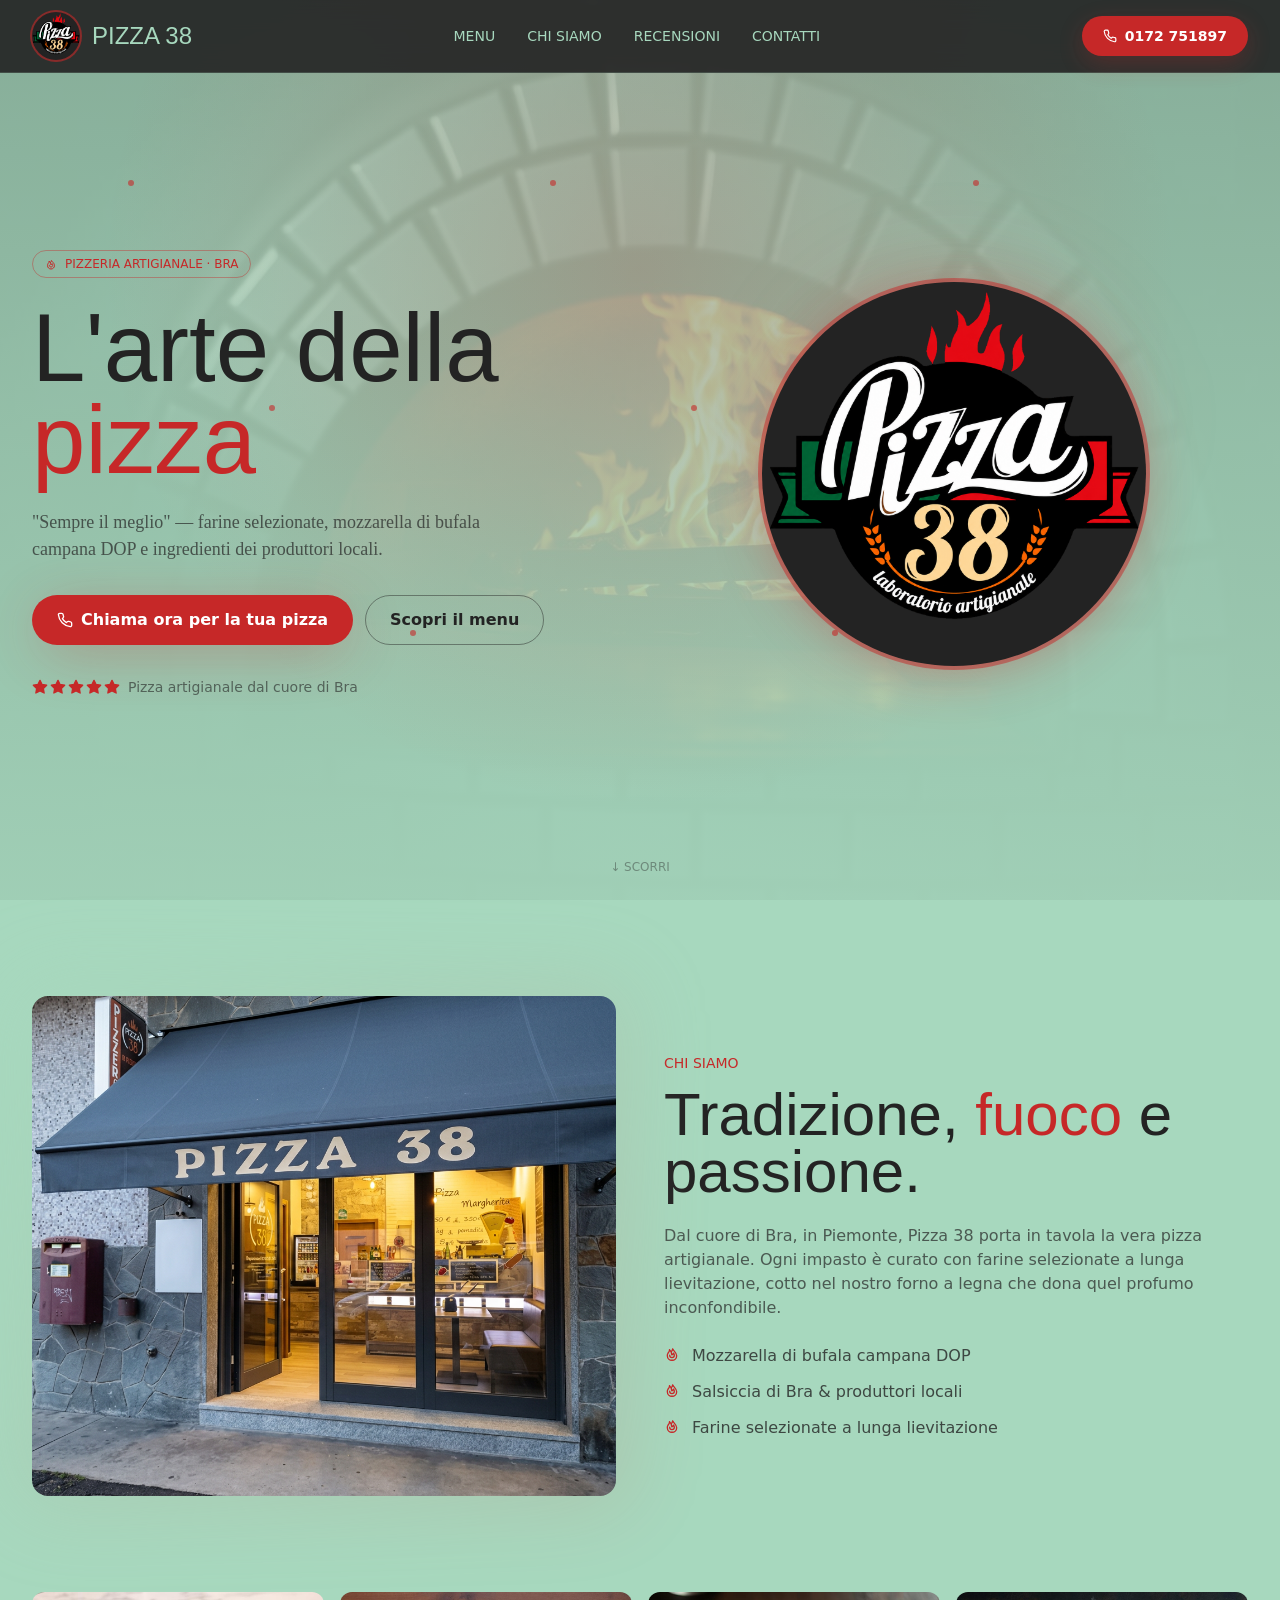
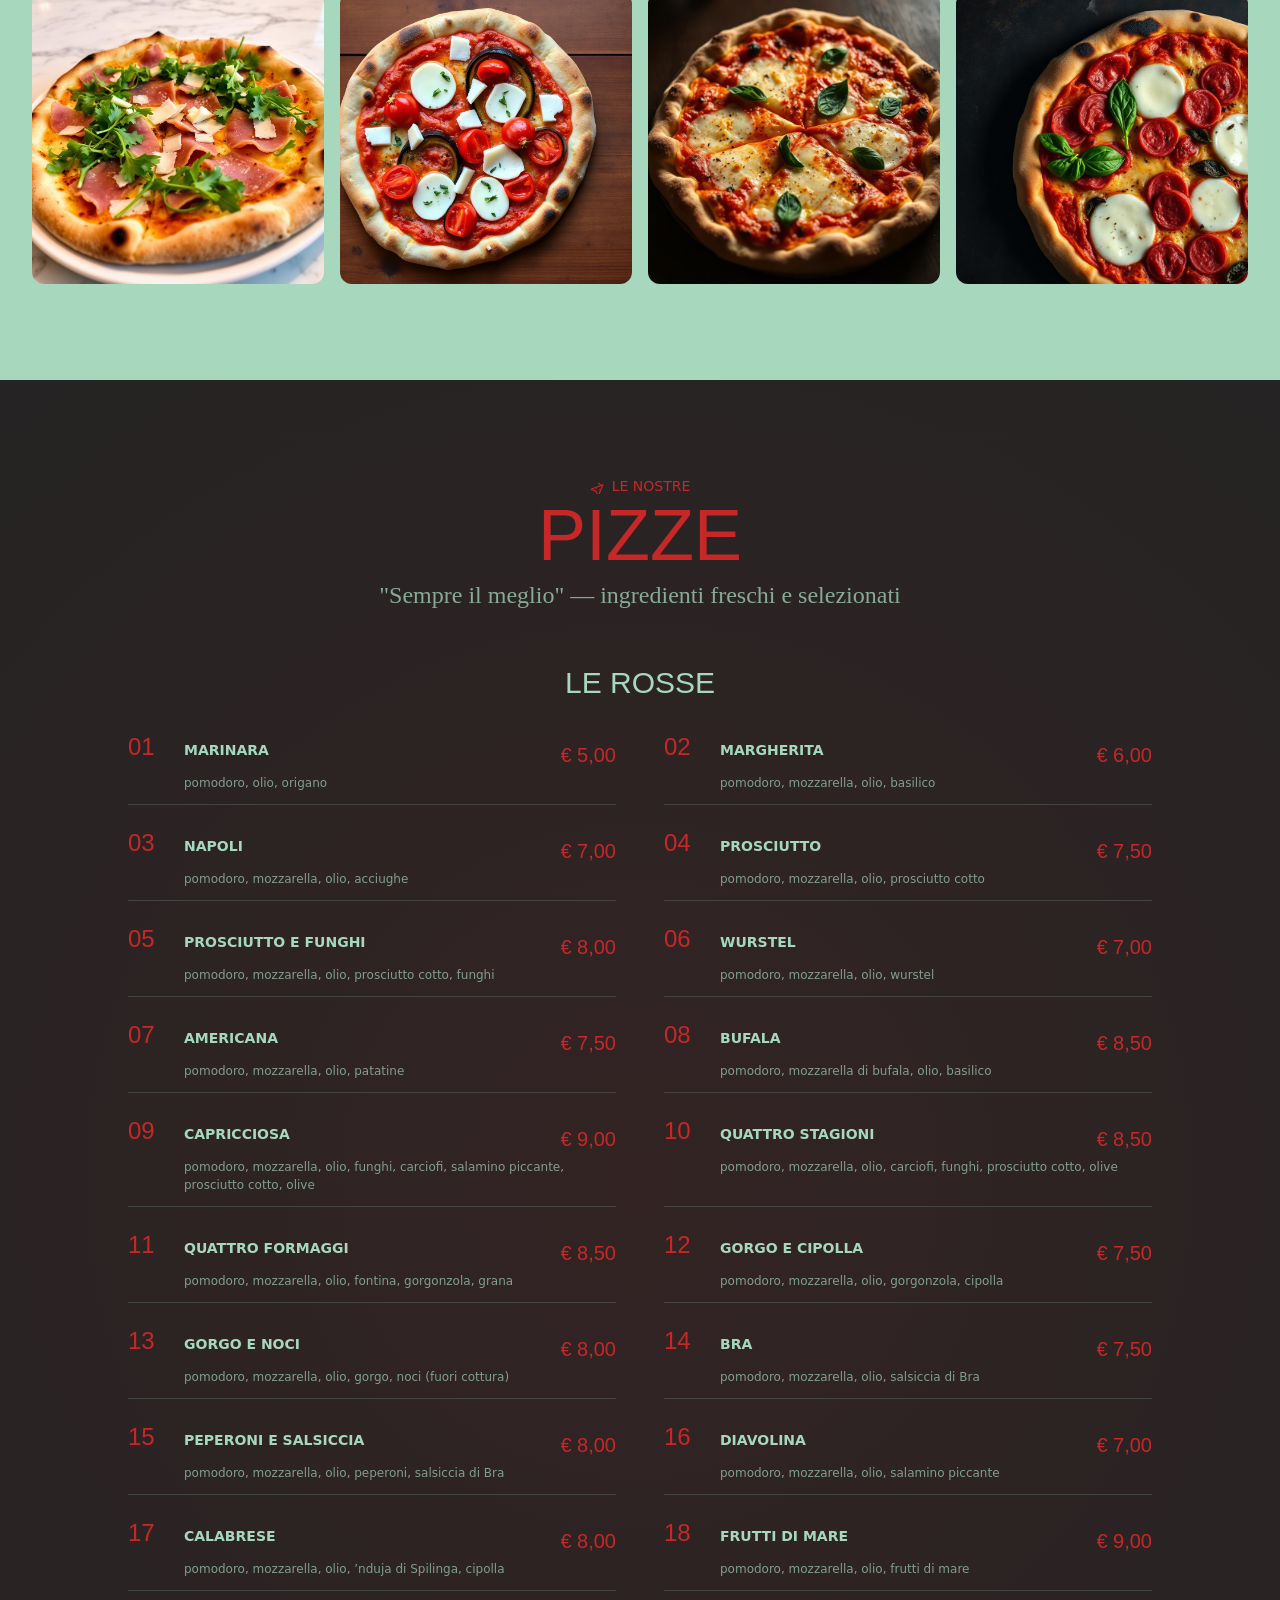
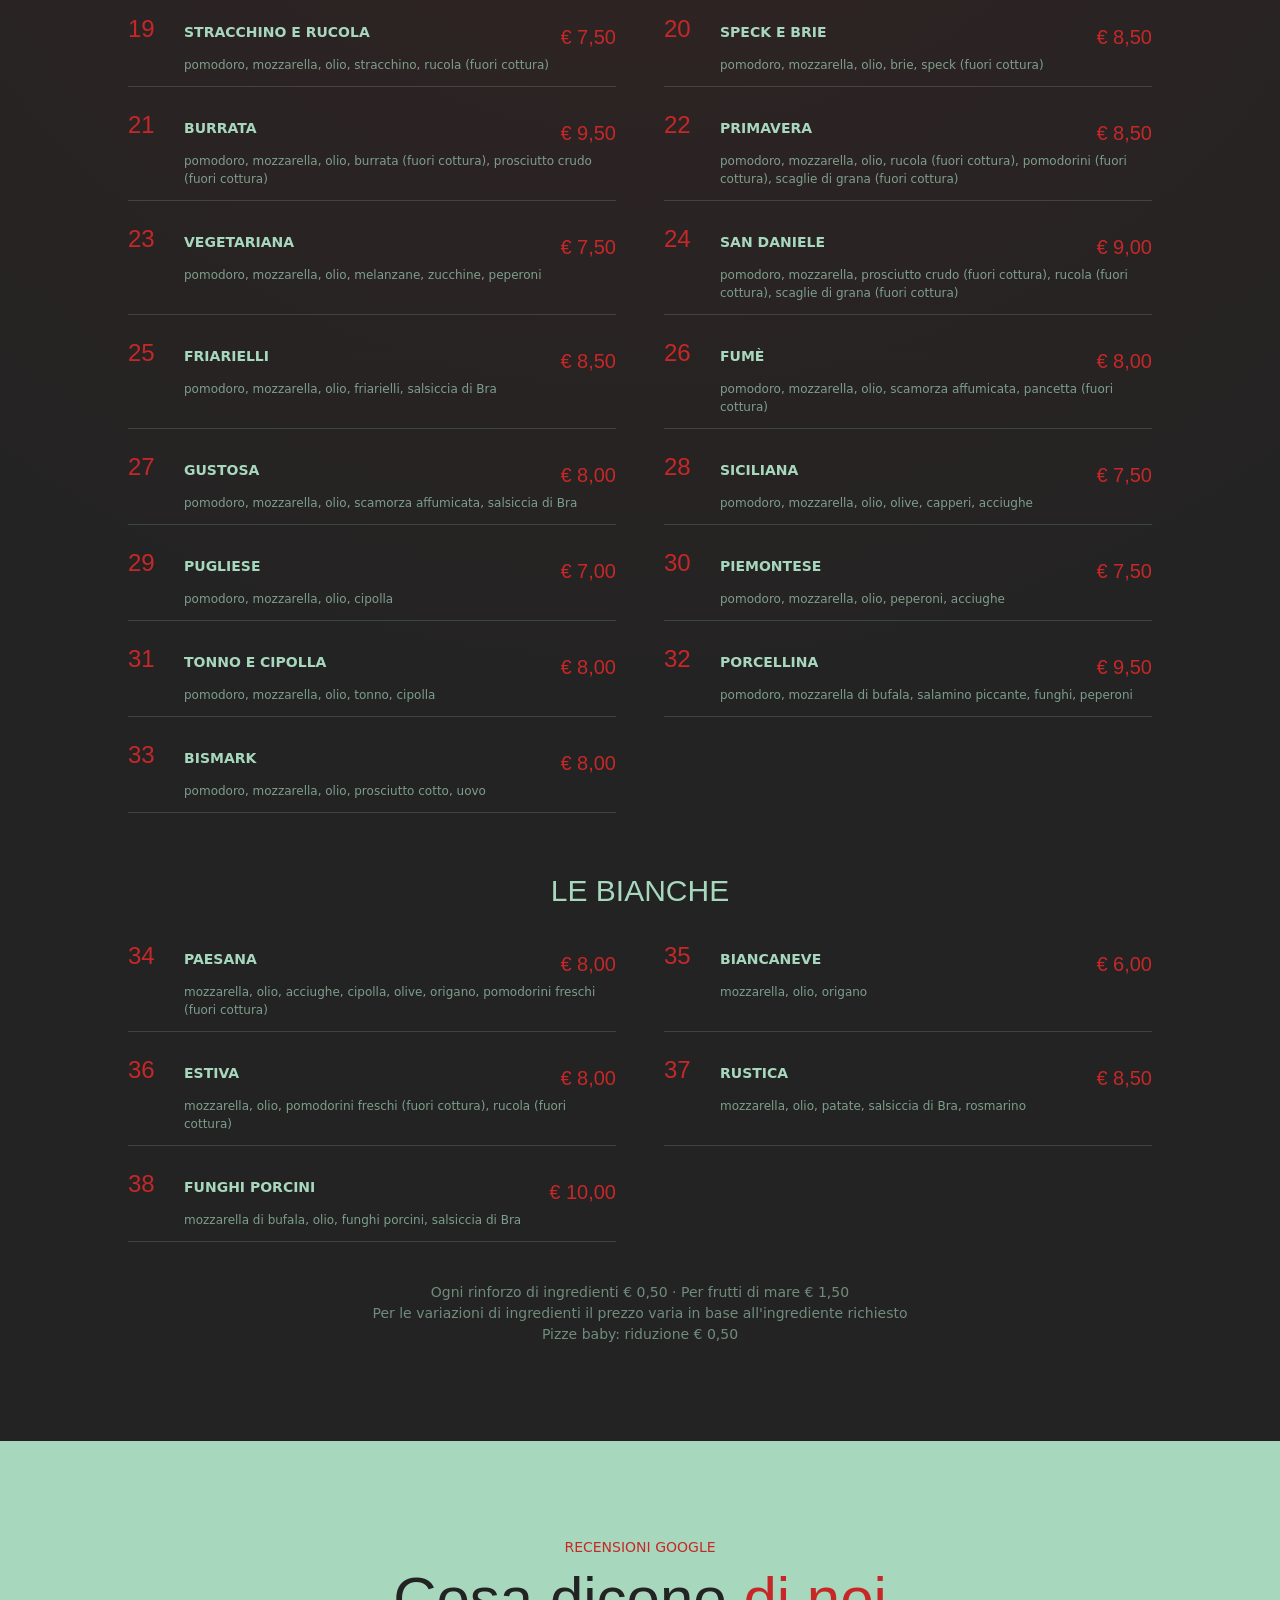
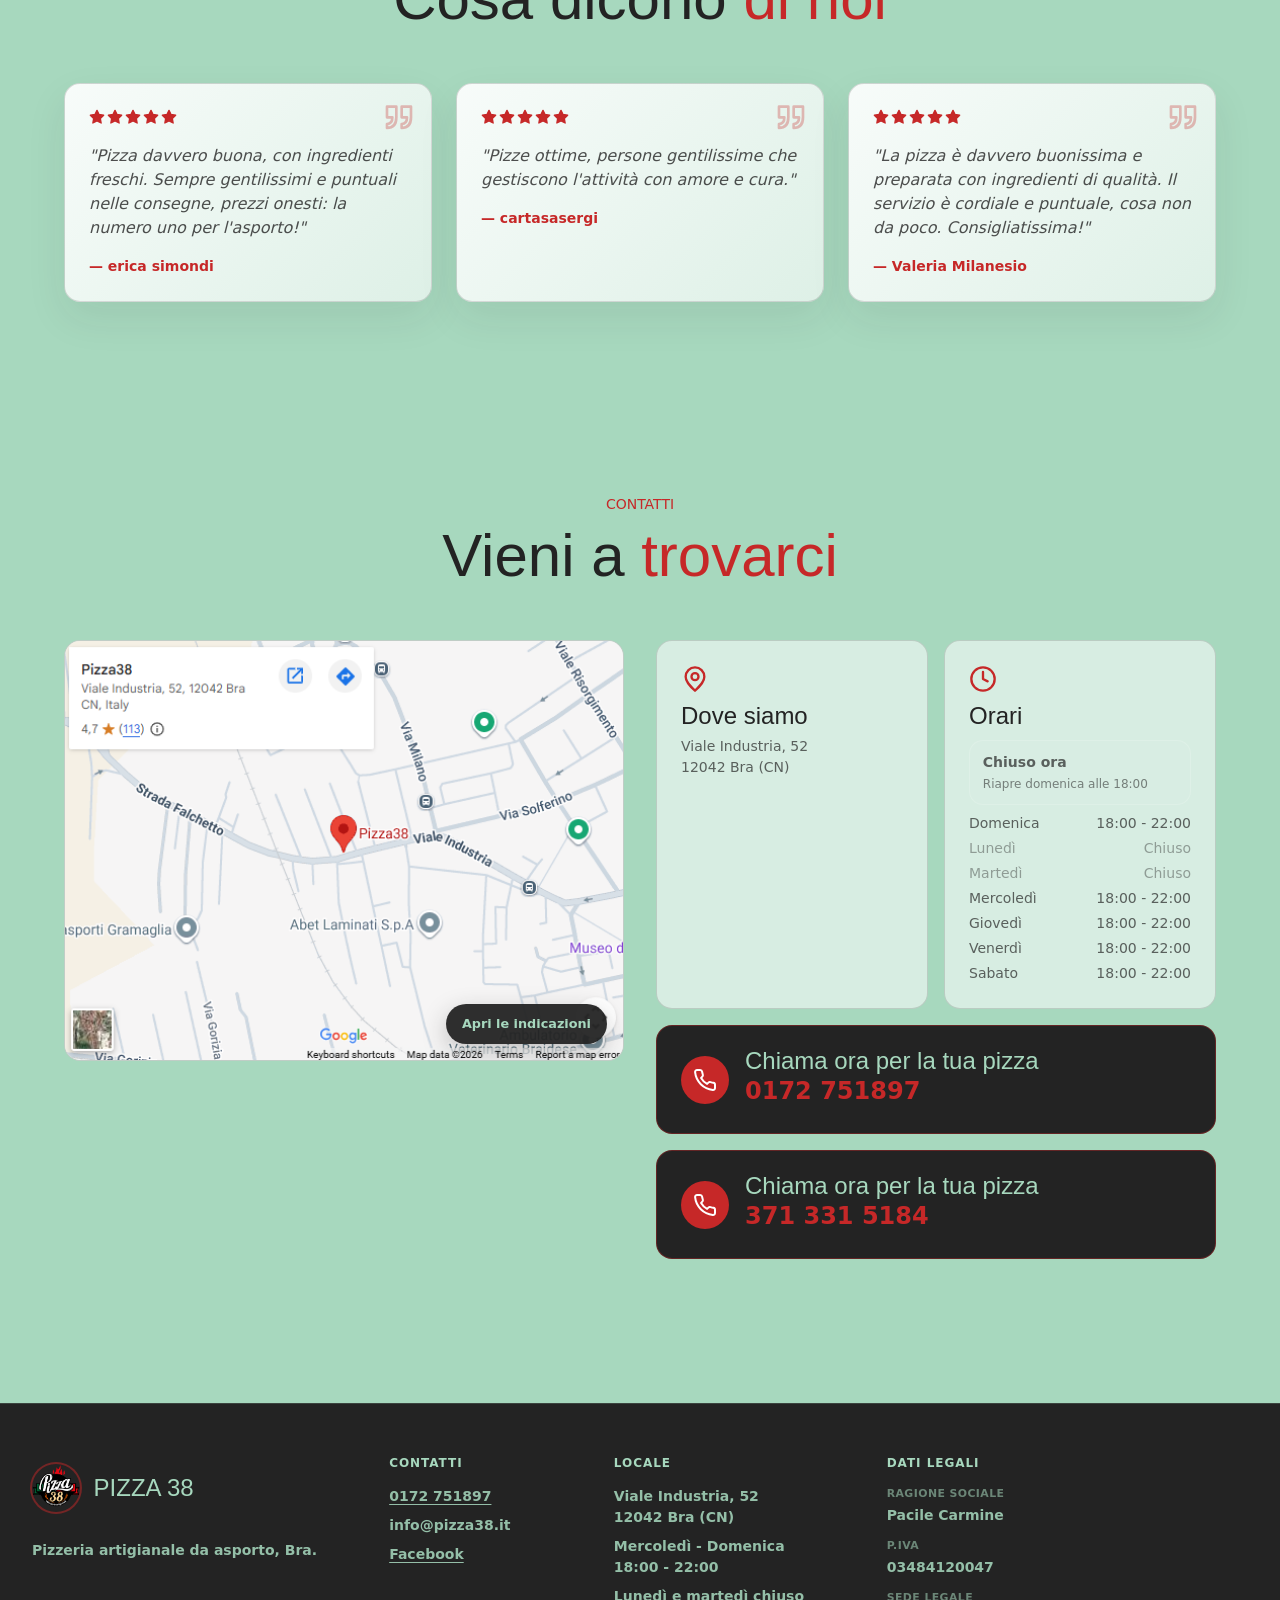
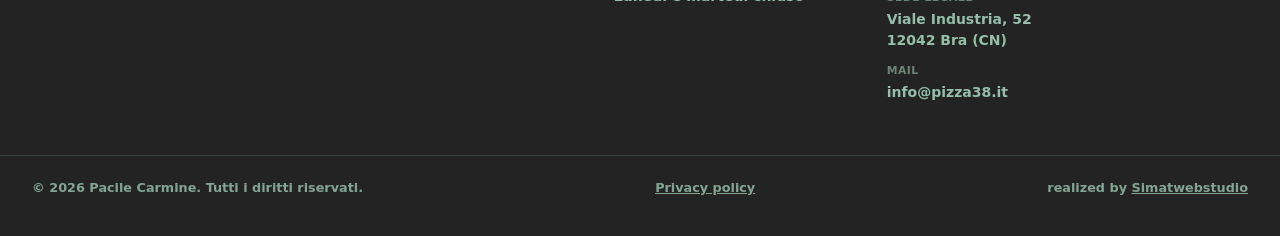
==== index.html @ 76c34dd6 "Initial commit" ====
<!doctype html>
<html lang="it">
  <head>
    <meta charset="UTF-8" />
    <meta name="viewport" content="width=device-width, initial-scale=1.0" />
    <title>Pizza 38 Bra | Pizzeria Artigianale e Pizza d'Asporto</title>
    <meta
      name="description"
      content="Pizza 38 a Bra: pizza artigianale cotta nel forno a legna, ingredienti selezionati e impasti a lunga lievitazione. Scopri il menu e chiamaci."
    />
    <meta name="author" content="Pizza 38" />
    <meta name="robots" content="index, follow, max-image-preview:large, max-snippet:-1, max-video-preview:-1" />
    <meta name="theme-color" content="#232323" />
    <link rel="canonical" href="https://pizza38.it/" />

    <meta property="og:title" content="Pizza 38 Bra | Pizzeria Artigianale e Pizza d'Asporto" />
    <meta property="og:description" content="Pizza artigianale al forno a legna a Bra, con ingredienti selezionati e impasti a lunga lievitazione. Scopri il menu di Pizza 38." />
    <meta property="og:type" content="website" />
    <meta property="og:url" content="https://pizza38.it/" />
    <meta property="og:site_name" content="Pizza 38" />
    <meta property="og:image" content="https://pizza38.it/images/social-preview.png" />
    <meta property="og:image:secure_url" content="https://pizza38.it/images/social-preview.png" />
    <meta property="og:image:type" content="image/png" />
    <meta property="og:image:width" content="1200" />
    <meta property="og:image:height" content="630" />
    <meta property="og:image:alt" content="Logo di Pizza 38, pizzeria artigianale a Bra" />
    <meta property="og:locale" content="it_IT" />

    <meta name="twitter:card" content="summary_large_image" />
    <meta name="twitter:title" content="Pizza 38 Bra | Pizzeria Artigianale e Pizza d'Asporto" />
    <meta name="twitter:description" content="Pizza artigianale al forno a legna a Bra, con ingredienti selezionati e impasti a lunga lievitazione." />
    <meta name="twitter:image" content="https://pizza38.it/images/social-preview.png" />
    <meta name="twitter:image:alt" content="Logo di Pizza 38, pizzeria artigianale a Bra" />

    <link rel="icon" href="/favicon.ico" sizes="any" />
    <link rel="icon" type="image/png" href="/icons/favicon-16.png" sizes="16x16" />
    <link rel="icon" type="image/png" href="/icons/favicon-32.png" sizes="32x32" />
    <link rel="icon" type="image/png" href="/icons/favicon-48.png" sizes="48x48" />
    <link rel="icon" type="image/png" href="/icons/favicon-96.png" sizes="96x96" />
    <link rel="apple-touch-icon" href="/icons/apple-touch-icon.png" sizes="180x180" />
    <link rel="manifest" href="/manifest.json" />
    <meta name="msapplication-TileColor" content="#232323" />
    <meta name="msapplication-TileImage" content="/icons/mstile-150.png" />
    <link rel="preload" as="image" href="images/oven.jpg" />
    <link rel="stylesheet" href="styles.css" />

    <script type="application/ld+json">
      {
        "@context": "https://schema.org",
        "@type": "Restaurant",
        "@id": "https://pizza38.it/#restaurant",
        "name": "Pizza 38",
        "legalName": "Pacile Carmine",
        "description": "Pizzeria artigianale a Bra con forno a legna, ingredienti selezionati e impasti a lunga lievitazione.",
        "url": "https://pizza38.it/",
        "logo": "https://pizza38.it/images/logo.png",
        "image": [
          "https://pizza38.it/images/pizza-formaggi.jpg",
          "https://pizza38.it/images/storefront.jpg",
          "https://pizza38.it/images/social-preview.png"
        ],
        "email": "info@pizza38.it",
        "telephone": ["+390172751897", "+393713315184"],
        "vatID": "IT03484120047",
        "priceRange": "€",
        "currenciesAccepted": "EUR",
        "servesCuisine": ["Pizza", "Cucina italiana"],
        "menu": "https://pizza38.it/#menu",
        "hasMap": "https://www.google.com/maps/place/Pizza38/@44.6972814,7.838594,17z",
        "sameAs": ["https://www.facebook.com/p/PIZZA-38-100063764610552/"],
        "address": {
          "@type": "PostalAddress",
          "streetAddress": "Viale Industria, 52",
          "addressLocality": "Bra",
          "postalCode": "12042",
          "addressRegion": "CN",
          "addressCountry": "IT"
        },
        "geo": {
          "@type": "GeoCoordinates",
          "latitude": 44.6972814,
          "longitude": 7.838594
        },
        "openingHoursSpecification": [
          {
            "@type": "OpeningHoursSpecification",
            "dayOfWeek": ["Wednesday", "Thursday", "Friday", "Saturday", "Sunday"],
            "opens": "18:00",
            "closes": "22:00"
          }
        ]
      }
    </script>
  </head>

  <body>
    <svg class="sprite" aria-hidden="true" focusable="false">
      <symbol id="icon-flame" viewBox="0 0 24 24">
        <path d="M8.5 14.5c0 2.1 1.6 3.5 3.5 3.5s3.5-1.4 3.5-3.5c0-1.2-.4-2.1-1.2-3.2-.5 1.2-1.5 2.1-2.6 2.5.1-2.9-1.2-5.5-3.4-7.8.2 2.5-1.2 4-2.4 5.5A5.9 5.9 0 0 0 5 15.2C5 19 8.1 22 12 22s7-3 7-6.8c0-3.4-2.4-5.7-4.5-8.1-.6-.7-1.2-1.4-1.6-2.1-.1 2-1 3.2-2.1 4.2" />
      </symbol>
      <symbol id="icon-phone" viewBox="0 0 24 24">
        <path d="M22 16.9v3a2 2 0 0 1-2.2 2A19.8 19.8 0 0 1 2.1 4.2 2 2 0 0 1 4.1 2h3a2 2 0 0 1 2 1.7c.1 1 .4 1.9.7 2.8a2 2 0 0 1-.5 2.1L8.1 9.9a16 16 0 0 0 6 6l1.3-1.3a2 2 0 0 1 2.1-.5c.9.3 1.8.6 2.8.7a2 2 0 0 1 1.7 2.1z" />
      </symbol>
      <symbol id="icon-star" viewBox="0 0 24 24">
        <path d="m12 2 3.1 6.3 6.9 1-5 4.9 1.2 6.8L12 17.8 5.8 21 7 14.2 2 9.3l6.9-1L12 2z" />
      </symbol>
      <symbol id="icon-pizza" viewBox="0 0 24 24">
        <path d="M15 11h.01M11 15h.01M16 16h.01M2 16l20-8-8 20-3.5-8.5L2 16z" />
        <path d="M18.5 9.5a9 9 0 0 0-4-4" />
      </symbol>
      <symbol id="icon-quote" viewBox="0 0 24 24">
        <path d="M3 21c3 0 7-1 7-8V5H3v8h4c0 3-1 5-4 5v3zM14 21c3 0 7-1 7-8V5h-7v8h4c0 3-1 5-4 5v3z" />
      </symbol>
      <symbol id="icon-map-pin" viewBox="0 0 24 24">
        <path d="M20 10c0 5-8 12-8 12S4 15 4 10a8 8 0 1 1 16 0z" />
        <circle cx="12" cy="10" r="3" />
      </symbol>
      <symbol id="icon-clock" viewBox="0 0 24 24">
        <circle cx="12" cy="12" r="10" />
        <path d="M12 6v6l4 2" />
      </symbol>
      <symbol id="icon-facebook" viewBox="0 0 24 24">
        <path d="M18 2h-3a5 5 0 0 0-5 5v3H7v4h3v8h4v-8h3.5l.5-4h-4V7a1 1 0 0 1 1-1h3V2z" />
      </symbol>
      <symbol id="icon-menu" viewBox="0 0 24 24">
        <path d="M4 6h16M4 12h16M4 18h16" />
      </symbol>
      <symbol id="icon-close" viewBox="0 0 24 24">
        <path d="M18 6 6 18M6 6l12 12" />
      </symbol>
    </svg>

    <header class="site-header" data-header>
      <div class="site-container nav-shell">
        <a href="#home" class="brand-link" aria-label="Pizza 38 - torna alla home">
          <span class="brand-mark">
            <img src="images/logo.png" alt="Logo Pizza 38" width="1254" height="1254" />
          </span>
          <span class="brand-name">PIZZA 38</span>
        </a>

        <nav class="main-nav" id="primary-navigation" aria-label="Navigazione principale">
          <a href="#menu">Menu</a>
          <a href="#about">Chi siamo</a>
          <a href="#reviews">Recensioni</a>
          <a href="#contact">Contatti</a>
        </nav>

        <div class="nav-actions">
          <button class="menu-toggle" type="button" aria-label="Apri menu" aria-expanded="false" aria-controls="primary-navigation">
            <svg class="icon icon-menu"><use href="#icon-menu"></use></svg>
            <svg class="icon icon-close"><use href="#icon-close"></use></svg>
          </button>
          <a href="tel:+390172751897" class="button button-flame nav-call">
            <svg class="icon"><use href="#icon-phone"></use></svg>
            <span class="call-desktop">0172 751897</span>
            <span class="call-mobile">Chiama</span>
          </a>
        </div>
      </div>
    </header>

    <main>
      <section id="home" class="hero-section">
        <div class="hero-bg" aria-hidden="true">
          <img src="images/oven.jpg" alt="" width="1536" height="1024" fetchpriority="high" />
          <span class="hero-gradient"></span>
          <span class="radial-flame"></span>
        </div>

        <div class="sparks" aria-hidden="true">
          <span style="--left: 10%; --top: 20%; --delay: 0s; --duration: 5s"></span>
          <span style="--left: 21%; --top: 45%; --delay: .7s; --duration: 6s"></span>
          <span style="--left: 32%; --top: 70%; --delay: 1.4s; --duration: 7s"></span>
          <span style="--left: 43%; --top: 20%; --delay: 2.1s; --duration: 8s"></span>
          <span style="--left: 54%; --top: 45%; --delay: 2.8s; --duration: 5s"></span>
          <span style="--left: 65%; --top: 70%; --delay: 3.5s; --duration: 6s"></span>
          <span style="--left: 76%; --top: 20%; --delay: 4.2s; --duration: 7s"></span>
          <span style="--left: 87%; --top: 45%; --delay: 4.9s; --duration: 8s"></span>
        </div>

        <div class="site-container hero-grid">
          <div class="hero-copy">
            <p class="eyebrow">
              <svg class="icon animate-flicker"><use href="#icon-flame"></use></svg>
              Pizzeria Artigianale &middot; Bra
            </p>
            <h1>
              L'arte della <br />
              <span class="text-gradient-flame">pizza</span>
            </h1>
            <p class="hero-note">
              &quot;Sempre il meglio&quot; &mdash; farine selezionate, mozzarella di bufala campana DOP e ingredienti dei produttori locali.
            </p>
            <div class="button-row">
              <a href="tel:+390172751897" class="button button-flame hero-cta">
                <svg class="icon"><use href="#icon-phone"></use></svg>
                Chiama ora per la tua pizza
              </a>
              <a href="#menu" class="button button-outline">Scopri il menu</a>
            </div>
            <div class="hero-rating">
              <span class="stars" aria-label="5 stelle">
                <svg class="icon"><use href="#icon-star"></use></svg>
                <svg class="icon"><use href="#icon-star"></use></svg>
                <svg class="icon"><use href="#icon-star"></use></svg>
                <svg class="icon"><use href="#icon-star"></use></svg>
                <svg class="icon"><use href="#icon-star"></use></svg>
              </span>
              <span>Pizza artigianale dal cuore di Bra</span>
            </div>
          </div>

          <div class="hero-logo-wrap">
            <div class="hero-logo-glow" aria-hidden="true"></div>
            <div class="hero-logo">
              <img src="images/logo.png" alt="Pizza 38" width="1254" height="1254" />
            </div>
          </div>
        </div>

        <a href="#about" class="scroll-cue">Scorri</a>
      </section>

      <section id="about" class="site-container about-section">
        <div class="about-image">
          <span aria-hidden="true"></span>
          <img src="images/storefront.jpg" alt="La pizzeria Pizza 38 a Bra" width="1200" height="896" loading="lazy" />
        </div>
        <div class="section-copy">
          <p class="section-kicker">Chi siamo</p>
          <h2>Tradizione, <span class="text-gradient-flame">fuoco</span> e passione.</h2>
          <p>
            Dal cuore di Bra, in Piemonte, Pizza 38 porta in tavola la vera pizza artigianale. Ogni impasto è curato con
            farine selezionate a lunga lievitazione, cotto nel nostro forno a legna che dona quel profumo inconfondibile.
          </p>
          <ul class="feature-list">
            <li><svg class="icon"><use href="#icon-flame"></use></svg> Mozzarella di bufala campana DOP</li>
            <li><svg class="icon"><use href="#icon-flame"></use></svg> Salsiccia di Bra &amp; produttori locali</li>
            <li><svg class="icon"><use href="#icon-flame"></use></svg> Farine selezionate a lunga lievitazione</li>
          </ul>
        </div>
      </section>

      <section class="site-container gallery-grid" aria-label="Galleria pizze">
        <figure>
          <img src="images/pizza-bresaola.jpg" alt="Pizza con bresaola e rucola" width="1280" height="1024" loading="lazy" />
        </figure>
        <figure>
          <img src="images/pizza-pomodoro.jpg" alt="Pizza con pomodorini e grana" width="1280" height="1024" loading="lazy" />
        </figure>
        <figure>
          <img src="images/pizza-formaggi.jpg" alt="Pizza quattro formaggi" width="768" height="768" loading="lazy" />
        </figure>
        <figure>
          <img src="images/pizza-diavola.jpg" alt="Pizza diavola" width="768" height="768" loading="lazy" />
        </figure>
      </section>

      <section id="menu" class="menu-section">
        <span class="menu-radial" aria-hidden="true"></span>
        <div class="site-container menu-content">
          <div class="section-heading">
            <p class="section-kicker centered">
              <svg class="icon"><use href="#icon-pizza"></use></svg>
              Le nostre
            </p>
            <h2 class="text-gradient-flame">PIZZE</h2>
            <p class="menu-subtitle">&quot;Sempre il meglio&quot; &mdash; ingredienti freschi e selezionati</p>
          </div>

          <h3 class="menu-group-title">LE ROSSE</h3>
          <div class="menu-grid">
            <article class="menu-item"><span>01</span><div><header><h4>Marinara</h4><strong>&euro; 5,00</strong></header><p>pomodoro, olio, origano</p></div></article>
            <article class="menu-item"><span>02</span><div><header><h4>Margherita</h4><strong>&euro; 6,00</strong></header><p>pomodoro, mozzarella, olio, basilico</p></div></article>
            <article class="menu-item"><span>03</span><div><header><h4>Napoli</h4><strong>&euro; 7,00</strong></header><p>pomodoro, mozzarella, olio, acciughe</p></div></article>
            <article class="menu-item"><span>04</span><div><header><h4>Prosciutto</h4><strong>&euro; 7,50</strong></header><p>pomodoro, mozzarella, olio, prosciutto cotto</p></div></article>
            <article class="menu-item"><span>05</span><div><header><h4>Prosciutto e Funghi</h4><strong>&euro; 8,00</strong></header><p>pomodoro, mozzarella, olio, prosciutto cotto, funghi</p></div></article>
            <article class="menu-item"><span>06</span><div><header><h4>Wurstel</h4><strong>&euro; 7,00</strong></header><p>pomodoro, mozzarella, olio, wurstel</p></div></article>
            <article class="menu-item"><span>07</span><div><header><h4>Americana</h4><strong>&euro; 7,50</strong></header><p>pomodoro, mozzarella, olio, patatine</p></div></article>
            <article class="menu-item"><span>08</span><div><header><h4>Bufala</h4><strong>&euro; 8,50</strong></header><p>pomodoro, mozzarella di bufala, olio, basilico</p></div></article>
            <article class="menu-item"><span>09</span><div><header><h4>Capricciosa</h4><strong>&euro; 9,00</strong></header><p>pomodoro, mozzarella, olio, funghi, carciofi, salamino piccante, prosciutto cotto, olive</p></div></article>
            <article class="menu-item"><span>10</span><div><header><h4>Quattro Stagioni</h4><strong>&euro; 8,50</strong></header><p>pomodoro, mozzarella, olio, carciofi, funghi, prosciutto cotto, olive</p></div></article>
            <article class="menu-item"><span>11</span><div><header><h4>Quattro Formaggi</h4><strong>&euro; 8,50</strong></header><p>pomodoro, mozzarella, olio, fontina, gorgonzola, grana</p></div></article>
            <article class="menu-item"><span>12</span><div><header><h4>Gorgo e Cipolla</h4><strong>&euro; 7,50</strong></header><p>pomodoro, mozzarella, olio, gorgonzola, cipolla</p></div></article>
            <article class="menu-item"><span>13</span><div><header><h4>Gorgo e Noci</h4><strong>&euro; 8,00</strong></header><p>pomodoro, mozzarella, olio, gorgo, noci (fuori cottura)</p></div></article>
            <article class="menu-item"><span>14</span><div><header><h4>Bra</h4><strong>&euro; 7,50</strong></header><p>pomodoro, mozzarella, olio, salsiccia di Bra</p></div></article>
            <article class="menu-item"><span>15</span><div><header><h4>Peperoni e Salsiccia</h4><strong>&euro; 8,00</strong></header><p>pomodoro, mozzarella, olio, peperoni, salsiccia di Bra</p></div></article>
            <article class="menu-item"><span>16</span><div><header><h4>Diavolina</h4><strong>&euro; 7,00</strong></header><p>pomodoro, mozzarella, olio, salamino piccante</p></div></article>
            <article class="menu-item"><span>17</span><div><header><h4>Calabrese</h4><strong>&euro; 8,00</strong></header><p>pomodoro, mozzarella, olio, &rsquo;nduja di Spilinga, cipolla</p></div></article>
            <article class="menu-item"><span>18</span><div><header><h4>Frutti di Mare</h4><strong>&euro; 9,00</strong></header><p>pomodoro, mozzarella, olio, frutti di mare</p></div></article>
            <article class="menu-item"><span>19</span><div><header><h4>Stracchino e Rucola</h4><strong>&euro; 7,50</strong></header><p>pomodoro, mozzarella, olio, stracchino, rucola (fuori cottura)</p></div></article>
            <article class="menu-item"><span>20</span><div><header><h4>Speck e Brie</h4><strong>&euro; 8,50</strong></header><p>pomodoro, mozzarella, olio, brie, speck (fuori cottura)</p></div></article>
            <article class="menu-item"><span>21</span><div><header><h4>Burrata</h4><strong>&euro; 9,50</strong></header><p>pomodoro, mozzarella, olio, burrata (fuori cottura), prosciutto crudo (fuori cottura)</p></div></article>
            <article class="menu-item"><span>22</span><div><header><h4>Primavera</h4><strong>&euro; 8,50</strong></header><p>pomodoro, mozzarella, olio, rucola (fuori cottura), pomodorini (fuori cottura), scaglie di grana (fuori cottura)</p></div></article>
            <article class="menu-item"><span>23</span><div><header><h4>Vegetariana</h4><strong>&euro; 7,50</strong></header><p>pomodoro, mozzarella, olio, melanzane, zucchine, peperoni</p></div></article>
            <article class="menu-item"><span>24</span><div><header><h4>San Daniele</h4><strong>&euro; 9,00</strong></header><p>pomodoro, mozzarella, prosciutto crudo (fuori cottura), rucola (fuori cottura), scaglie di grana (fuori cottura)</p></div></article>
            <article class="menu-item"><span>25</span><div><header><h4>Friarielli</h4><strong>&euro; 8,50</strong></header><p>pomodoro, mozzarella, olio, friarielli, salsiccia di Bra</p></div></article>
            <article class="menu-item"><span>26</span><div><header><h4>Fum&egrave;</h4><strong>&euro; 8,00</strong></header><p>pomodoro, mozzarella, olio, scamorza affumicata, pancetta (fuori cottura)</p></div></article>
            <article class="menu-item"><span>27</span><div><header><h4>Gustosa</h4><strong>&euro; 8,00</strong></header><p>pomodoro, mozzarella, olio, scamorza affumicata, salsiccia di Bra</p></div></article>
            <article class="menu-item"><span>28</span><div><header><h4>Siciliana</h4><strong>&euro; 7,50</strong></header><p>pomodoro, mozzarella, olio, olive, capperi, acciughe</p></div></article>
            <article class="menu-item"><span>29</span><div><header><h4>Pugliese</h4><strong>&euro; 7,00</strong></header><p>pomodoro, mozzarella, olio, cipolla</p></div></article>
            <article class="menu-item"><span>30</span><div><header><h4>Piemontese</h4><strong>&euro; 7,50</strong></header><p>pomodoro, mozzarella, olio, peperoni, acciughe</p></div></article>
            <article class="menu-item"><span>31</span><div><header><h4>Tonno e Cipolla</h4><strong>&euro; 8,00</strong></header><p>pomodoro, mozzarella, olio, tonno, cipolla</p></div></article>
            <article class="menu-item"><span>32</span><div><header><h4>Porcellina</h4><strong>&euro; 9,50</strong></header><p>pomodoro, mozzarella di bufala, salamino piccante, funghi, peperoni</p></div></article>
            <article class="menu-item"><span>33</span><div><header><h4>Bismark</h4><strong>&euro; 8,00</strong></header><p>pomodoro, mozzarella, olio, prosciutto cotto, uovo</p></div></article>
          </div>

          <h3 class="menu-group-title menu-group-title-spaced">LE BIANCHE</h3>
          <div class="menu-grid">
            <article class="menu-item"><span>34</span><div><header><h4>Paesana</h4><strong>&euro; 8,00</strong></header><p>mozzarella, olio, acciughe, cipolla, olive, origano, pomodorini freschi (fuori cottura)</p></div></article>
            <article class="menu-item"><span>35</span><div><header><h4>Biancaneve</h4><strong>&euro; 6,00</strong></header><p>mozzarella, olio, origano</p></div></article>
            <article class="menu-item"><span>36</span><div><header><h4>Estiva</h4><strong>&euro; 8,00</strong></header><p>mozzarella, olio, pomodorini freschi (fuori cottura), rucola (fuori cottura)</p></div></article>
            <article class="menu-item"><span>37</span><div><header><h4>Rustica</h4><strong>&euro; 8,50</strong></header><p>mozzarella, olio, patate, salsiccia di Bra, rosmarino</p></div></article>
            <article class="menu-item"><span>38</span><div><header><h4>Funghi Porcini</h4><strong>&euro; 10,00</strong></header><p>mozzarella di bufala, olio, funghi porcini, salsiccia di Bra</p></div></article>
          </div>

          <p class="menu-note">
            Ogni rinforzo di ingredienti &euro; 0,50 &middot; Per frutti di mare &euro; 1,50<br />
            Per le variazioni di ingredienti il prezzo varia in base all'ingrediente richiesto<br />
            Pizze baby: riduzione &euro; 0,50
          </p>
        </div>
      </section>

      <section id="reviews" class="site-container reviews-section">
        <div class="section-heading">
          <p class="section-kicker">Recensioni Google</p>
          <h2>Cosa dicono <span class="text-gradient-flame">di noi</span></h2>
        </div>
        <div class="review-grid">
          <article class="review-card">
            <svg class="icon quote-icon"><use href="#icon-quote"></use></svg>
            <div class="stars" aria-label="5 stelle">
              <svg class="icon"><use href="#icon-star"></use></svg>
              <svg class="icon"><use href="#icon-star"></use></svg>
              <svg class="icon"><use href="#icon-star"></use></svg>
              <svg class="icon"><use href="#icon-star"></use></svg>
              <svg class="icon"><use href="#icon-star"></use></svg>
            </div>
            <p>&quot;Pizza davvero buona, con ingredienti freschi. Sempre gentilissimi e puntuali nelle consegne, prezzi onesti: la numero uno per l'asporto!&quot;</p>
            <strong>&mdash; erica simondi</strong>
          </article>
          <article class="review-card">
            <svg class="icon quote-icon"><use href="#icon-quote"></use></svg>
            <div class="stars" aria-label="5 stelle">
              <svg class="icon"><use href="#icon-star"></use></svg>
              <svg class="icon"><use href="#icon-star"></use></svg>
              <svg class="icon"><use href="#icon-star"></use></svg>
              <svg class="icon"><use href="#icon-star"></use></svg>
              <svg class="icon"><use href="#icon-star"></use></svg>
            </div>
            <p>&quot;Pizze ottime, persone gentilissime che gestiscono l'attivit&agrave; con amore e cura.&quot;</p>
            <strong>&mdash; cartasasergi</strong>
          </article>
          <article class="review-card">
            <svg class="icon quote-icon"><use href="#icon-quote"></use></svg>
            <div class="stars" aria-label="5 stelle">
              <svg class="icon"><use href="#icon-star"></use></svg>
              <svg class="icon"><use href="#icon-star"></use></svg>
              <svg class="icon"><use href="#icon-star"></use></svg>
              <svg class="icon"><use href="#icon-star"></use></svg>
              <svg class="icon"><use href="#icon-star"></use></svg>
            </div>
            <p>&quot;La pizza &egrave; davvero buonissima e preparata con ingredienti di qualit&agrave;. Il servizio &egrave; cordiale e puntuale, cosa non da poco. Consigliatissima!&quot;</p>
            <strong>&mdash; Valeria Milanesio</strong>
          </article>
        </div>
      </section>

      <section id="contact" class="site-container contact-section">
        <div class="section-heading">
          <p class="section-kicker">Contatti</p>
          <h2>Vieni a <span class="text-gradient-flame">trovarci</span></h2>
        </div>

        <div class="contact-grid">
          <a
            class="map-frame animate-glow-pulse"
            href="https://www.google.com/maps/place/Pizza38/@44.6972814,7.8360137,739m/data=!3m2!1e3!4b1!4m6!3m5!1s0x12d2ab08a4ac3659:0x68c634ce9d218374!8m2!3d44.6972814!4d7.838594!16s%2Fg%2F11f3tt4trg?entry=ttu&amp;g_ep=EgoyMDI2MDcxNS4wIKXMDSoASAFQAw%3D%3D"
            target="_blank"
            rel="noopener"
            aria-label="Apri le indicazioni Google Maps per Pizza 38"
          >
            <img
              src="images/map-pizza38.png"
              alt="Mappa con la posizione di Pizza 38 in Viale Industria 52 a Bra"
              width="551"
              height="414"
              loading="lazy"
            />
            <span class="map-action">Apri le indicazioni</span>
          </a>

          <div class="contact-cards">
            <a href="https://www.google.com/maps/place/Pizza38/@44.6972814,7.8360137,739m/data=!3m2!1e3!4b1!4m6!3m5!1s0x12d2ab08a4ac3659:0x68c634ce9d218374!8m2!3d44.6972814!4d7.838594!16s%2Fg%2F11f3tt4trg?entry=ttu&amp;g_ep=EgoyMDI2MDcxNS4wIKXMDSoASAFQAw%3D%3D" target="_blank" rel="noopener" class="contact-card">
              <svg class="icon card-icon"><use href="#icon-map-pin"></use></svg>
              <h3>Dove siamo</h3>
              <p>Viale Industria, 52<br />12042 Bra (CN)</p>
            </a>
            <div class="contact-card">
              <svg class="icon card-icon"><use href="#icon-clock"></use></svg>
              <h3>Orari</h3>
              <div class="opening-status" data-open-status aria-live="polite">
                <span data-open-label>Verifica orari</span>
                <small data-open-detail>Orario locale di Bra</small>
              </div>
              <ul class="hours-list">
                <li><span>Domenica</span><span>18:00 - 22:00</span></li>
                <li class="is-closed"><span>Luned&igrave;</span><span>Chiuso</span></li>
                <li class="is-closed"><span>Marted&igrave;</span><span>Chiuso</span></li>
                <li><span>Mercoled&igrave;</span><span>18:00 - 22:00</span></li>
                <li><span>Gioved&igrave;</span><span>18:00 - 22:00</span></li>
                <li><span>Venerd&igrave;</span><span>18:00 - 22:00</span></li>
                <li><span>Sabato</span><span>18:00 - 22:00</span></li>
              </ul>
            </div>
            <a href="tel:+390172751897" class="contact-card phone-card">
              <span class="phone-badge"><svg class="icon"><use href="#icon-phone"></use></svg></span>
              <span>
                <h3>Chiama ora per la tua pizza</h3>
                <strong>0172 751897</strong>
              </span>
            </a>
            <a href="tel:+393713315184" class="contact-card phone-card">
              <span class="phone-badge"><svg class="icon"><use href="#icon-phone"></use></svg></span>
              <span>
                <h3>Chiama ora per la tua pizza</h3>
                <strong>371 331 5184</strong>
              </span>
            </a>
          </div>
        </div>
      </section>
    </main>

    <footer class="site-footer">
      <div class="site-container footer-grid">
        <div class="footer-brand-column">
          <a class="footer-brand" href="#home" aria-label="Pizza 38 - torna alla home">
            <span class="footer-mark">
              <img src="images/logo.png" alt="" width="1254" height="1254" loading="lazy" />
            </span>
            <span>PIZZA 38</span>
          </a>
          <p>Pizzeria artigianale da asporto, Bra.</p>
        </div>

        <div class="footer-column">
          <h2>Contatti</h2>
          <a href="tel:+390172751897">0172 751897</a>
          <p>info@pizza38.it</p>
          <a href="https://www.facebook.com/p/PIZZA-38-100063764610552/" target="_blank" rel="noopener noreferrer">Facebook</a>
        </div>

        <div class="footer-column">
          <h2>Locale</h2>
          <p>Viale Industria, 52<br />12042 Bra (CN)</p>
          <p>Mercoled&igrave; - Domenica<br />18:00 - 22:00</p>
          <p>Luned&igrave; e marted&igrave; chiuso</p>
        </div>

        <div class="footer-legal-column">
          <h2>Dati legali</h2>
          <p><span>Ragione sociale</span>Pacile Carmine</p>
          <p><span>P.IVA</span>03484120047</p>
          <p><span>Sede legale</span>Viale Industria, 52<br />12042 Bra (CN)</p>
          <p><span>Mail</span>info@pizza38.it</p>
        </div>
      </div>

      <div class="site-container footer-bottom">
        <p>&copy; <span data-current-year>2026</span> Pacile Carmine. Tutti i diritti riservati.</p>
        <a href="privacy.html">Privacy policy</a>
        <p class="footer-credit">realized by <a href="https://www.instagram.com/simatwebstudio">Simatwebstudio</a></p>
      </div>
    </footer>

    <script src="script.js"></script>
  </body>
</html>
---- styles.css ----
@font-face {
  font-family: "Inter";
  src: url("fonts/inter-latin-400-800.woff2") format("woff2");
  font-style: normal;
  font-weight: 400 800;
  font-display: swap;
}

@font-face {
  font-family: "Bebas Neue";
  src: url("fonts/bebas-neue-latin-400.woff2") format("woff2");
  font-style: normal;
  font-weight: 400;
  font-display: swap;
}

@font-face {
  font-family: "Caveat";
  src: url("fonts/caveat-latin-400-700.woff2") format("woff2");
  font-style: normal;
  font-weight: 400 700;
  font-display: swap;
}

:root {
  --background: 148.16 38.58% 75.1%;
  --foreground: 0 0% 13.73%;
  --brand-mint: 148.16 38.58% 75.1%;
  --brand-mint-soft: 148.16 38.58% 92%;
  --brand-flame: 0 66.39% 46.67%;
  --brand-charcoal: 0 0% 13.73%;
  --surface: 0 0% 100%;
  --on-dark: var(--brand-mint);
  --gradient-flame: hsl(var(--brand-flame));
  --shadow-glow: 0 10px 60px -10px hsl(var(--brand-flame) / 0.45);
  --container: 1400px;
  --radius-sm: 0.75rem;
  --radius-md: 1rem;
  --radius-lg: 1.5rem;
  --transition: 180ms ease;
}

*,
*::before,
*::after {
  box-sizing: border-box;
}

html {
  scroll-behavior: smooth;
}

body {
  margin: 0;
  min-width: 320px;
  background: hsl(var(--background));
  color: hsl(var(--foreground));
  font-family: "Inter", system-ui, -apple-system, BlinkMacSystemFont, "Segoe UI", sans-serif;
  line-height: 1.5;
  overflow-x: hidden;
}

body.is-menu-open {
  overflow: hidden;
}

img,
svg,
iframe {
  display: block;
}

img {
  max-width: 100%;
  height: auto;
}

a {
  color: inherit;
  text-decoration: none;
}

button,
a {
  -webkit-tap-highlight-color: transparent;
}

button {
  font: inherit;
}

:focus-visible {
  outline: 2px solid hsl(var(--brand-flame));
  outline-offset: 4px;
}

.sprite {
  position: absolute;
  width: 0;
  height: 0;
  overflow: hidden;
}

.site-container {
  width: min(100%, var(--container));
  margin-inline: auto;
  padding-inline: 2rem;
}

.icon {
  width: 1em;
  height: 1em;
  fill: none;
  stroke: currentColor;
  stroke-width: 2;
  stroke-linecap: round;
  stroke-linejoin: round;
  flex: 0 0 auto;
}

.text-gradient-flame {
  background: var(--gradient-flame);
  -webkit-background-clip: text;
  background-clip: text;
  -webkit-text-fill-color: transparent;
}

.button {
  display: inline-flex;
  align-items: center;
  justify-content: center;
  gap: 0.5rem;
  min-height: 3rem;
  padding: 0.75rem 1.5rem;
  border-radius: 999px;
  border: 1px solid transparent;
  font-weight: 600;
  text-align: center;
  transition: transform var(--transition), border-color var(--transition), background-color var(--transition), color var(--transition);
}

.button:hover {
  transform: scale(1.05);
}

.button-flame {
  background: var(--gradient-flame);
  color: #fff;
  box-shadow: 0 8px 24px hsl(var(--brand-flame) / 0.24);
}

.button-outline {
  border-color: hsl(var(--brand-charcoal) / 0.45);
  color: hsl(var(--foreground));
}

.button-outline:hover {
  background: hsl(var(--brand-charcoal));
  border-color: hsl(var(--brand-charcoal));
  color: hsl(var(--on-dark));
}

.site-header {
  position: fixed;
  inset: 0 0 auto;
  z-index: 50;
  border-bottom: 1px solid hsl(var(--brand-mint) / 0.18);
  background: hsl(var(--brand-charcoal) / 0.9);
  color: hsl(var(--on-dark));
  backdrop-filter: blur(12px);
  transition: background-color var(--transition), box-shadow var(--transition);
}

.site-header.is-scrolled {
  background: hsl(var(--brand-charcoal) / 0.97);
  box-shadow: 0 14px 35px hsl(0 0% 0% / 0.22);
}

.nav-shell {
  display: flex;
  align-items: center;
  justify-content: space-between;
  gap: 1rem;
  padding-block: 0.75rem;
}

.brand-link,
.footer-brand {
  display: inline-flex;
  align-items: center;
  gap: 0.75rem;
}

.brand-mark,
.footer-mark {
  display: grid;
  place-items: center;
  overflow: hidden;
  border-radius: 999px;
  background: hsl(var(--brand-charcoal));
}

.brand-mark {
  width: 3rem;
  height: 3rem;
  box-shadow: 0 0 0 2px hsl(var(--brand-flame) / 0.6);
}

.brand-mark img,
.footer-mark img,
.hero-logo img {
  width: 100%;
  height: 100%;
  object-fit: cover;
}

.brand-name,
.footer-brand span:last-child {
  font-family: "Bebas Neue", Impact, sans-serif;
  font-size: 1.5rem;
}

.main-nav {
  display: flex;
  align-items: center;
  gap: 2rem;
  font-size: 0.875rem;
  text-transform: uppercase;
}

.main-nav a {
  transition: color var(--transition);
}

.main-nav a:hover {
  color: hsl(var(--brand-flame));
}

.nav-actions {
  display: inline-flex;
  align-items: center;
  gap: 0.75rem;
}

.nav-call {
  min-height: 2.5rem;
  padding: 0.5rem 1.25rem;
  font-size: 0.875rem;
}

.menu-toggle {
  display: none;
  place-items: center;
  width: 2.5rem;
  height: 2.5rem;
  border: 1px solid hsl(var(--brand-mint) / 0.3);
  border-radius: 999px;
  background: hsl(var(--brand-mint) / 0.08);
  color: hsl(var(--on-dark));
  cursor: pointer;
}

.menu-toggle .icon {
  width: 1.2rem;
  height: 1.2rem;
}

.menu-toggle .icon-close {
  display: none;
}

body.is-menu-open .menu-toggle .icon-menu {
  display: none;
}

body.is-menu-open .menu-toggle .icon-close {
  display: block;
}

.call-mobile {
  display: none;
}

.hero-section {
  position: relative;
  display: flex;
  align-items: center;
  min-height: 100vh;
  overflow: hidden;
}

.hero-bg,
.hero-bg img,
.hero-bg span,
.sparks {
  position: absolute;
  inset: 0;
}

.hero-bg img {
  width: 100%;
  height: 100%;
  object-fit: cover;
  opacity: 0.4;
  filter: contrast(1.08) saturate(0.9);
}

.hero-gradient {
  background: linear-gradient(
    to top,
    hsl(var(--background) / 0.88) 0%,
    hsl(var(--background) / 0.7) 50%,
    hsl(var(--background) / 0.48) 100%
  );
}

.radial-flame,
.menu-radial {
  background: radial-gradient(circle at 50% 30%, hsl(var(--brand-flame) / 0.2), transparent 60%);
}

.sparks {
  pointer-events: none;
  overflow: hidden;
}

.sparks span {
  position: absolute;
  left: var(--left);
  top: var(--top);
  width: 0.375rem;
  height: 0.375rem;
  border-radius: 999px;
  background: hsl(var(--brand-flame) / 0.6);
  animation: float var(--duration) ease-in-out var(--delay) infinite;
}

.hero-grid {
  position: relative;
  z-index: 1;
  display: grid;
  align-items: center;
  gap: 2.5rem;
  padding-top: 7rem;
  padding-bottom: 4rem;
}

.hero-copy {
  order: 2;
}

.eyebrow {
  display: inline-flex;
  align-items: center;
  gap: 0.5rem;
  margin: 0 0 1.5rem;
  padding: 0.25rem 0.75rem;
  border: 1px solid hsl(var(--brand-flame) / 0.4);
  border-radius: 999px;
  color: hsl(var(--brand-flame));
  font-size: 0.75rem;
  text-transform: uppercase;
}

.hero-copy h1,
.section-copy h2,
.section-heading h2,
.menu-content > .section-heading h2,
.contact-card h3,
.menu-group-title,
.footer-brand span:last-child {
  margin: 0;
  font-family: "Bebas Neue", Impact, sans-serif;
  font-weight: 400;
  line-height: 0.95;
}

.hero-copy h1 {
  font-size: 3.75rem;
}

.hero-note {
  max-width: 28rem;
  margin: 1.5rem 0 0;
  color: hsl(var(--foreground) / 0.7);
  font-family: "Caveat", cursive;
  font-size: 1.125rem;
  font-weight: 500;
}

.button-row {
  display: flex;
  flex-wrap: wrap;
  gap: 0.75rem;
  margin-top: 2rem;
}

.hero-cta {
  box-shadow: var(--shadow-glow);
}

.hero-rating {
  display: flex;
  align-items: center;
  gap: 0.5rem;
  margin-top: 2rem;
  color: hsl(var(--foreground) / 0.6);
  font-size: 0.875rem;
}

.stars {
  display: inline-flex;
  gap: 0.125rem;
  color: hsl(var(--brand-flame));
}

.stars .icon {
  width: 1rem;
  height: 1rem;
  fill: currentColor;
}

.hero-logo-wrap {
  position: relative;
  order: 1;
  justify-self: center;
}

.hero-logo-glow {
  position: absolute;
  inset: 0;
  border-radius: 999px;
  background: radial-gradient(circle at 50% 30%, hsl(var(--brand-flame) / 0.22), transparent 60%);
  filter: blur(40px);
  transform: scale(1.1);
}

.hero-logo {
  position: relative;
  display: grid;
  place-items: center;
  width: 16rem;
  height: 16rem;
  overflow: hidden;
  border-radius: 999px;
  background: hsl(var(--brand-charcoal));
  box-shadow: var(--shadow-glow), 0 0 0 4px hsl(var(--brand-flame) / 0.5);
  animation: float 6s ease-in-out infinite;
}

.scroll-cue {
  position: absolute;
  left: 50%;
  bottom: 1.5rem;
  z-index: 1;
  transform: translateX(-50%);
  color: hsl(var(--foreground) / 0.4);
  font-size: 0.75rem;
  text-transform: uppercase;
  transition: color var(--transition);
}

.scroll-cue::before {
  content: "↓ ";
}

.scroll-cue:hover {
  color: hsl(var(--brand-flame));
}

.about-section,
.reviews-section,
.contact-section {
  padding-block: 6rem;
}

.about-section {
  display: grid;
  align-items: center;
  gap: 3rem;
}

.about-image {
  position: relative;
}

.about-image span {
  position: absolute;
  inset: -1rem;
  border-radius: 1.5rem;
  background: linear-gradient(135deg, hsl(var(--brand-mint) / 0.7), hsl(var(--brand-flame) / 0.18));
  filter: blur(40px);
  opacity: 0.6;
  transition: opacity var(--transition);
}

.about-image:hover span {
  opacity: 1;
}

.about-image img {
  position: relative;
  width: 100%;
  height: 31.25rem;
  object-fit: cover;
  border-radius: var(--radius-md);
}

.section-kicker {
  margin: 0;
  color: hsl(var(--brand-flame));
  font-size: 0.875rem;
  text-transform: uppercase;
}

.section-kicker.centered {
  display: inline-flex;
  align-items: center;
  justify-content: center;
  gap: 0.5rem;
}

.section-copy h2,
.section-heading h2 {
  margin-top: 0.75rem;
  font-size: 3.5rem;
}

.section-copy p:not(.section-kicker) {
  margin: 1.5rem 0 0;
  color: hsl(var(--foreground) / 0.7);
}

.feature-list {
  display: grid;
  gap: 0.75rem;
  margin: 1.5rem 0 0;
  padding: 0;
  list-style: none;
  color: hsl(var(--foreground) / 0.8);
}

.feature-list li {
  display: flex;
  gap: 0.75rem;
}

.feature-list .icon {
  color: hsl(var(--brand-flame));
  transform: translateY(0.1rem);
}

.gallery-grid {
  display: grid;
  grid-template-columns: repeat(2, minmax(0, 1fr));
  gap: 1rem;
  padding-bottom: 6rem;
}

.gallery-grid figure {
  aspect-ratio: 1;
  margin: 0;
  overflow: hidden;
  border-radius: var(--radius-sm);
}

.gallery-grid img {
  width: 100%;
  height: 100%;
  object-fit: cover;
  transition: transform 700ms ease;
}

.gallery-grid figure:hover img {
  transform: scale(1.1);
}

.menu-section {
  position: relative;
  overflow: hidden;
  padding-block: 6rem;
  background: hsl(var(--brand-charcoal));
  color: hsl(var(--on-dark));
}

.menu-radial {
  position: absolute;
  inset: 0;
  opacity: 0.5;
}

.menu-content {
  position: relative;
  z-index: 1;
}

.section-heading {
  margin-bottom: 3.5rem;
  text-align: center;
}

.menu-content > .section-heading h2 {
  font-size: 4.5rem;
}

.menu-subtitle {
  margin: 0.5rem 0 0;
  color: hsl(var(--on-dark) / 0.75);
  font-family: "Caveat", cursive;
  font-size: 1.5rem;
  font-weight: 500;
}

.menu-group-title {
  margin-bottom: 2rem;
  font-size: 1.875rem;
  text-align: center;
}

.menu-group-title-spaced {
  margin-top: 4rem;
}

.menu-grid {
  display: grid;
  max-width: 64rem;
  margin-inline: auto;
  gap: 1.25rem 3rem;
}

.menu-item {
  display: flex;
  align-items: baseline;
  gap: 1rem;
  padding-bottom: 0.75rem;
  border-bottom: 1px solid hsl(var(--brand-mint) / 0.18);
  transition: border-color var(--transition);
}

.menu-item:hover {
  border-color: hsl(var(--brand-flame) / 0.5);
}

.menu-item > span {
  width: 2.5rem;
  color: hsl(var(--brand-flame));
  font-family: "Bebas Neue", Impact, sans-serif;
  font-size: 1.5rem;
  transition: transform var(--transition);
}

.menu-item:hover > span {
  transform: scale(1.1);
}

.menu-item > div {
  flex: 1;
  min-width: 0;
}

.menu-item header {
  display: flex;
  justify-content: space-between;
  gap: 0.75rem;
}

.menu-item h4 {
  margin: 0;
  font-size: 0.875rem;
  font-weight: 600;
  text-transform: uppercase;
}

.menu-item strong {
  color: hsl(var(--brand-flame));
  font-family: "Bebas Neue", Impact, sans-serif;
  font-size: 1.25rem;
  font-weight: 400;
  white-space: nowrap;
}

.menu-item p {
  margin: 0.25rem 0 0;
  color: hsl(var(--on-dark) / 0.68);
  font-size: 0.75rem;
}

.menu-note {
  margin: 2.5rem 0 0;
  color: hsl(var(--on-dark) / 0.58);
  font-size: 0.875rem;
  text-align: center;
}

.review-grid {
  display: grid;
  max-width: 72rem;
  margin-inline: auto;
  gap: 1.5rem;
}

.review-card,
.contact-card {
  border: 1px solid hsl(var(--brand-charcoal) / 0.16);
  border-radius: var(--radius-md);
  transition: transform var(--transition), border-color var(--transition);
}

.review-card:hover,
.contact-card:hover {
  transform: translateY(-0.25rem);
  border-color: hsl(var(--brand-flame) / 0.5);
}

.review-card {
  position: relative;
  padding: 1.5rem;
  background: linear-gradient(135deg, hsl(var(--surface) / 0.92), hsl(var(--brand-mint-soft) / 0.92));
  box-shadow: 0 16px 40px hsl(var(--brand-charcoal) / 0.08);
}

.review-card .quote-icon {
  position: absolute;
  top: 1rem;
  right: 1rem;
  width: 2rem;
  height: 2rem;
  color: hsl(var(--brand-flame) / 0.3);
}

.review-card p {
  margin: 0.75rem 0 0;
  color: hsl(var(--foreground) / 0.8);
  font-style: italic;
}

.review-card strong {
  display: block;
  margin-top: 1rem;
  color: hsl(var(--brand-flame));
  font-size: 0.875rem;
}

.contact-grid {
  display: grid;
  max-width: 72rem;
  margin-inline: auto;
  gap: 2rem;
}

.map-frame {
  position: relative;
  display: block;
  aspect-ratio: 551 / 414;
  overflow: hidden;
  border: 1px solid hsl(var(--brand-charcoal) / 0.18);
  border-radius: var(--radius-md);
  background: hsl(var(--brand-mint-soft));
}

.map-frame img {
  width: 100%;
  height: 100%;
  object-fit: cover;
  transition: filter var(--transition), transform 500ms ease;
}

.map-frame:hover img {
  filter: brightness(0.92);
  transform: scale(1.02);
}

.map-action {
  position: absolute;
  right: 1rem;
  bottom: 1rem;
  padding: 0.65rem 1rem;
  border-radius: 999px;
  background: hsl(var(--brand-charcoal) / 0.94);
  color: hsl(var(--on-dark));
  font-size: 0.8rem;
  font-weight: 700;
  box-shadow: 0 8px 24px hsl(var(--brand-charcoal) / 0.25);
  pointer-events: none;
}

.contact-cards {
  display: grid;
  align-content: start;
  gap: 1rem;
}

.contact-card {
  display: block;
  padding: 1.5rem;
  background: hsl(var(--surface) / 0.55);
}

.card-icon {
  width: 1.75rem;
  height: 1.75rem;
  color: hsl(var(--brand-flame));
}

.contact-card h3 {
  margin-top: 0.75rem;
  font-size: 1.5rem;
}

.contact-card p,
.hours-list {
  margin: 0.5rem 0 0;
  color: hsl(var(--foreground) / 0.7);
  font-size: 0.875rem;
}

.opening-status {
  display: grid;
  gap: 0.15rem;
  margin-top: 0.75rem;
  padding: 0.7rem 0.8rem;
  border: 1px solid hsl(var(--brand-flame) / 0.3);
  border-radius: 0.875rem;
  background: hsl(var(--brand-flame) / 0.08);
}

.opening-status span {
  color: hsl(var(--brand-flame));
  font-weight: 700;
  font-size: 0.875rem;
}

.opening-status small {
  color: hsl(var(--foreground) / 0.55);
  font-size: 0.75rem;
}

.opening-status.is-closed {
  border-color: hsl(0 0% 100% / 0.14);
  background: hsl(0 0% 100% / 0.04);
}

.opening-status.is-closed span {
  color: hsl(var(--foreground) / 0.7);
}

.hours-list {
  display: grid;
  gap: 0.25rem;
  padding: 0;
  list-style: none;
}

.hours-list li {
  display: flex;
  justify-content: space-between;
  gap: 1rem;
}

.hours-list .is-closed {
  color: hsl(var(--foreground) / 0.4);
}

.phone-card {
  display: flex;
  grid-column: 1 / -1;
  align-items: center;
  gap: 1rem;
  background: hsl(var(--brand-charcoal));
  border-color: hsl(var(--brand-flame) / 0.4);
  color: hsl(var(--on-dark));
}

.phone-card h3 {
  margin: 0;
}

.phone-card strong {
  display: block;
  color: hsl(var(--brand-flame));
  font-size: 1.5rem;
}

.phone-badge {
  display: grid;
  place-items: center;
  width: 3rem;
  height: 3rem;
  border-radius: 999px;
  background: var(--gradient-flame);
  color: #fff;
}

.phone-badge .icon {
  width: 1.5rem;
  height: 1.5rem;
}

.site-footer {
  margin-top: 3rem;
  border-top: 1px solid hsl(var(--brand-mint) / 0.18);
  background: hsl(var(--brand-charcoal));
  color: hsl(var(--on-dark));
}

.footer-grid {
  display: grid;
  align-items: start;
  gap: 2rem;
  padding-block: 3.25rem 2.5rem;
}

.footer-brand-column p,
.footer-column p {
  max-width: 19rem;
}

.footer-mark {
  width: 3rem;
  height: 3rem;
  flex: 0 0 3rem;
  box-shadow: 0 0 0 2px hsl(var(--brand-flame) / 0.5);
}

.footer-grid h2 {
  margin: 0 0 0.95rem;
  color: hsl(var(--on-dark));
  font-size: 0.75rem;
  font-weight: 700;
  line-height: 1.2;
  letter-spacing: 0.08em;
  text-transform: uppercase;
}

.footer-grid a,
.footer-grid p {
  display: block;
  margin: 0.5rem 0;
  color: hsl(var(--on-dark) / 0.86);
  font-size: 0.875rem;
  font-weight: 600;
  line-height: 1.5;
}

.footer-grid a {
  width: fit-content;
  text-decoration-thickness: 2px;
  text-underline-offset: 3px;
  transition: color var(--transition);
}

.footer-grid a:hover,
.footer-bottom a:hover {
  color: hsl(var(--brand-flame));
}

.footer-grid .footer-brand {
  display: inline-flex;
  align-items: center;
  gap: 0.85rem;
  width: fit-content;
  margin-bottom: 1.25rem;
  color: hsl(var(--on-dark));
}

.footer-grid .footer-brand:hover {
  color: hsl(var(--on-dark));
}

.footer-column a,
.footer-legal-column a,
.footer-bottom a {
  text-decoration: underline;
}

.footer-legal-column p {
  margin: 0 0 0.75rem;
}

.footer-legal-column span {
  display: block;
  margin-bottom: 0.18rem;
  color: hsl(var(--on-dark) / 0.55);
  font-size: 0.68rem;
  font-weight: 800;
  letter-spacing: 0.04em;
  text-transform: uppercase;
}

.footer-legal-column p > a {
  margin: 0;
}

.footer-bottom {
  display: flex;
  flex-wrap: wrap;
  justify-content: space-between;
  gap: 1rem;
  padding-block: 1.35rem 2.4rem;
  border-top: 1px solid hsl(var(--brand-mint) / 0.16);
}

.footer-bottom p,
.footer-bottom a {
  margin: 0;
  color: hsl(var(--on-dark) / 0.72);
  font-size: 0.8rem;
  font-weight: 600;
}

.footer-credit {
  text-align: right;
}

.skip-link {
  position: fixed;
  top: 0.75rem;
  left: 0.75rem;
  z-index: 100;
  padding: 0.65rem 1rem;
  border-radius: 999px;
  background: hsl(var(--brand-flame));
  color: #fff;
  font-weight: 700;
  transform: translateY(-150%);
  transition: transform var(--transition);
}

.skip-link:focus {
  transform: translateY(0);
}

.legal-page {
  background: hsl(var(--brand-mint-soft));
}

[hidden] {
  display: none !important;
}

.legal-nav-actions {
  display: flex;
  align-items: center;
  gap: 0.65rem;
}

.legal-nav-actions .button {
  width: auto;
  white-space: nowrap;
}

.language-switch {
  display: inline-flex;
  padding: 0.2rem;
  border: 1px solid hsl(var(--brand-mint) / 0.28);
  border-radius: 999px;
  background: hsl(var(--brand-mint) / 0.08);
}

.language-switch__button {
  min-width: 2.25rem;
  min-height: 2.25rem;
  padding: 0.35rem 0.55rem;
  border: 0;
  border-radius: 999px;
  background: transparent;
  color: hsl(var(--on-dark) / 0.72);
  font-size: 0.75rem;
  font-weight: 800;
  cursor: pointer;
  transition: background-color var(--transition), color var(--transition);
}

.language-switch__button:hover {
  color: hsl(var(--on-dark));
}

.language-switch__button.is-active {
  background: hsl(var(--brand-flame));
  color: #fff;
}

.legal-main {
  padding-top: 4.5rem;
}

.legal-shell {
  width: min(100%, 62rem);
}

.legal-hero {
  padding-block: 5rem 4rem;
  background:
    radial-gradient(circle at 85% 20%, hsl(var(--brand-flame) / 0.22), transparent 32%),
    hsl(var(--brand-charcoal));
  color: hsl(var(--on-dark));
}

.legal-hero .eyebrow {
  margin-bottom: 1rem;
}

.legal-hero h1 {
  max-width: 50rem;
  margin: 0;
  font-family: "Bebas Neue", Impact, sans-serif;
  font-size: clamp(3.5rem, 9vw, 6.5rem);
  font-weight: 400;
  line-height: 0.95;
}

.legal-intro {
  max-width: 48rem;
  margin: 1.5rem 0 0;
  color: hsl(var(--on-dark) / 0.82);
  font-size: clamp(1rem, 2vw, 1.2rem);
}

.legal-updated {
  margin: 1.25rem 0 0;
  color: hsl(var(--on-dark) / 0.58);
  font-size: 0.85rem;
  font-weight: 600;
}

.legal-content {
  padding-block: 4rem 2rem;
}

.legal-layout {
  display: grid;
  gap: 1.25rem;
}

.legal-section {
  padding: clamp(1.4rem, 4vw, 2.25rem);
  border: 1px solid hsl(var(--brand-charcoal) / 0.1);
  border-radius: var(--radius-lg);
  background: hsl(var(--surface));
  box-shadow: 0 16px 45px hsl(var(--brand-charcoal) / 0.07);
}

.legal-section h2 {
  margin: 0 0 1rem;
  color: hsl(var(--brand-charcoal));
  font-family: "Bebas Neue", Impact, sans-serif;
  font-size: clamp(1.8rem, 4vw, 2.4rem);
  font-weight: 400;
  line-height: 1;
}

.legal-section h3 {
  margin: 0 0 0.45rem;
  color: hsl(var(--brand-flame));
  font-size: 1rem;
}

.legal-section p {
  margin: 0.8rem 0 0;
  color: hsl(var(--foreground) / 0.78);
}

.legal-section a {
  color: hsl(var(--brand-flame));
  font-weight: 700;
  text-decoration: underline;
  text-decoration-thickness: 2px;
  text-underline-offset: 3px;
}

.legal-section code {
  padding: 0.1rem 0.35rem;
  border-radius: 0.3rem;
  background: hsl(var(--brand-charcoal) / 0.08);
  font-size: 0.9em;
}

.legal-list {
  display: grid;
  gap: 0.55rem;
  margin: 1rem 0 0;
  padding-left: 1.25rem;
}

.legal-processing {
  display: grid;
  gap: 1rem;
}

.legal-processing section {
  padding: 1.1rem;
  border-left: 3px solid hsl(var(--brand-flame));
  border-radius: 0 var(--radius-sm) var(--radius-sm) 0;
  background: hsl(var(--brand-mint-soft));
}

.legal-processing p {
  margin-top: 0;
}

.legal-back {
  justify-self: start;
  margin-top: 0.75rem;
}

.not-found-page {
  display: grid;
  place-items: center;
  min-height: 100vh;
  padding: 2rem;
  background: radial-gradient(circle at 50% 20%, hsl(var(--brand-flame) / 0.16), transparent 45%), hsl(var(--background));
}

.not-found-card {
  width: min(100%, 28rem);
  text-align: center;
}

.not-found-card img {
  width: 8rem;
  height: 8rem;
  margin-inline: auto;
  object-fit: cover;
  border-radius: 999px;
  box-shadow: var(--shadow-glow);
}

.not-found-card h1 {
  margin: 0.5rem 0 1rem;
  font-family: "Bebas Neue", Impact, sans-serif;
  font-size: 4rem;
  line-height: 0.95;
}

.not-found-card p:not(.section-kicker) {
  margin: 0 0 1.5rem;
  color: hsl(var(--foreground) / 0.7);
}

@keyframes flicker {
  0%,
  100% {
    transform: scale(1) rotate(-1deg);
    opacity: 0.95;
    filter: drop-shadow(0 0 12px hsl(var(--brand-flame) / 0.65));
  }

  50% {
    transform: scale(1.05) rotate(1deg);
    opacity: 1;
    filter: drop-shadow(0 0 22px hsl(var(--brand-flame) / 0.85));
  }
}

@keyframes float {
  0%,
  100% {
    transform: translateY(0);
  }

  50% {
    transform: translateY(-12px);
  }
}

@keyframes glow-pulse {
  0%,
  100% {
    box-shadow: 0 0 40px -10px hsl(var(--brand-flame) / 0.4), 0 0 80px -20px hsl(var(--brand-mint) / 0.45);
  }

  50% {
    box-shadow: 0 0 70px -10px hsl(var(--brand-flame) / 0.65), 0 0 120px -20px hsl(var(--brand-mint) / 0.55);
  }
}

.animate-flicker {
  animation: flicker 2.4s ease-in-out infinite;
}

.animate-glow-pulse {
  animation: glow-pulse 4s ease-in-out infinite;
}

@media (min-width: 640px) {
  .hero-copy h1 {
    font-size: 4.5rem;
  }

  .contact-cards {
    grid-template-columns: repeat(2, minmax(0, 1fr));
  }

  .footer-grid {
    grid-template-columns: repeat(2, minmax(0, 1fr));
  }
}

@media (min-width: 768px) {
  .hero-grid,
  .about-section,
  .menu-grid {
    grid-template-columns: repeat(2, minmax(0, 1fr));
  }

  .hero-copy {
    order: 1;
  }

  .hero-logo-wrap {
    order: 2;
  }

  .hero-copy h1 {
    font-size: 6rem;
  }

  .hero-logo {
    width: 24rem;
    height: 24rem;
  }

  .section-copy h2,
  .section-heading h2 {
    font-size: 3.75rem;
  }

  .menu-content > .section-heading h2 {
    font-size: 4.5rem;
  }

  .gallery-grid {
    grid-template-columns: repeat(4, minmax(0, 1fr));
  }

  .review-grid {
    grid-template-columns: repeat(3, minmax(0, 1fr));
  }

}

@media (min-width: 1024px) {
  .contact-grid {
    grid-template-columns: repeat(2, minmax(0, 1fr));
  }

  .footer-grid {
    grid-template-columns: minmax(0, 1.35fr) minmax(8rem, 0.8fr) minmax(10rem, 1fr) minmax(0, 1.5fr);
  }
}

@media (max-width: 767px) {
  .site-container {
    padding-inline: 1.25rem;
  }

  .brand-name {
    display: none;
  }

  .menu-toggle {
    display: grid;
  }

  .main-nav {
    position: fixed;
    inset: 4.5rem 1rem auto;
    display: grid;
    gap: 0;
    overflow: hidden;
    border: 1px solid hsl(var(--brand-mint) / 0.22);
    border-radius: 1rem;
    background: hsl(var(--brand-charcoal) / 0.99);
    color: hsl(var(--on-dark));
    box-shadow: 0 24px 60px hsl(0 0% 0% / 0.4);
    opacity: 0;
    pointer-events: none;
    transform: translateY(-0.5rem);
    transition: opacity var(--transition), transform var(--transition);
  }

  .main-nav a {
    padding: 1rem 1.25rem;
    border-bottom: 1px solid hsl(var(--brand-mint) / 0.14);
  }

  .main-nav a:last-child {
    border-bottom: 0;
  }

  body.is-menu-open .main-nav {
    opacity: 1;
    pointer-events: auto;
    transform: translateY(0);
  }

  .nav-actions {
    gap: 0.5rem;
  }

  .nav-call {
    padding-inline: 1rem;
    font-size: 0.75rem;
  }

  .call-desktop {
    display: none;
  }

  .call-mobile {
    display: inline;
  }

  .hero-section {
    min-height: 58rem;
  }

  .hero-grid {
    text-align: left;
  }

  .hero-logo {
    width: 15rem;
    height: 15rem;
  }

  .about-image img {
    height: 24rem;
  }

  .section-heading {
    margin-bottom: 3rem;
  }

  .menu-item header {
    align-items: baseline;
  }

  .hours-list li {
    align-items: baseline;
  }
}

@media (max-width: 479px) {
  .site-container {
    padding-inline: 1rem;
  }

  .nav-shell {
    gap: 0.6rem;
  }

  .brand-mark {
    width: 2.75rem;
    height: 2.75rem;
  }

  .menu-toggle {
    width: 2.35rem;
    height: 2.35rem;
  }

  .nav-call {
    min-height: 2.35rem;
    padding-inline: 0.8rem;
  }

  .hero-copy h1 {
    font-size: 3.35rem;
  }

  .button {
    width: 100%;
  }

  .hero-rating {
    align-items: flex-start;
  }

  .section-copy h2,
  .section-heading h2 {
    font-size: 3rem;
  }

  .menu-content > .section-heading h2 {
    font-size: 4rem;
  }

  .phone-card {
    align-items: flex-start;
  }
}

@media (prefers-reduced-motion: reduce) {
  *,
  *::before,
  *::after {
    animation-duration: 0.01ms !important;
    animation-iteration-count: 1 !important;
    scroll-behavior: auto !important;
    transition-duration: 0.01ms !important;
  }
}
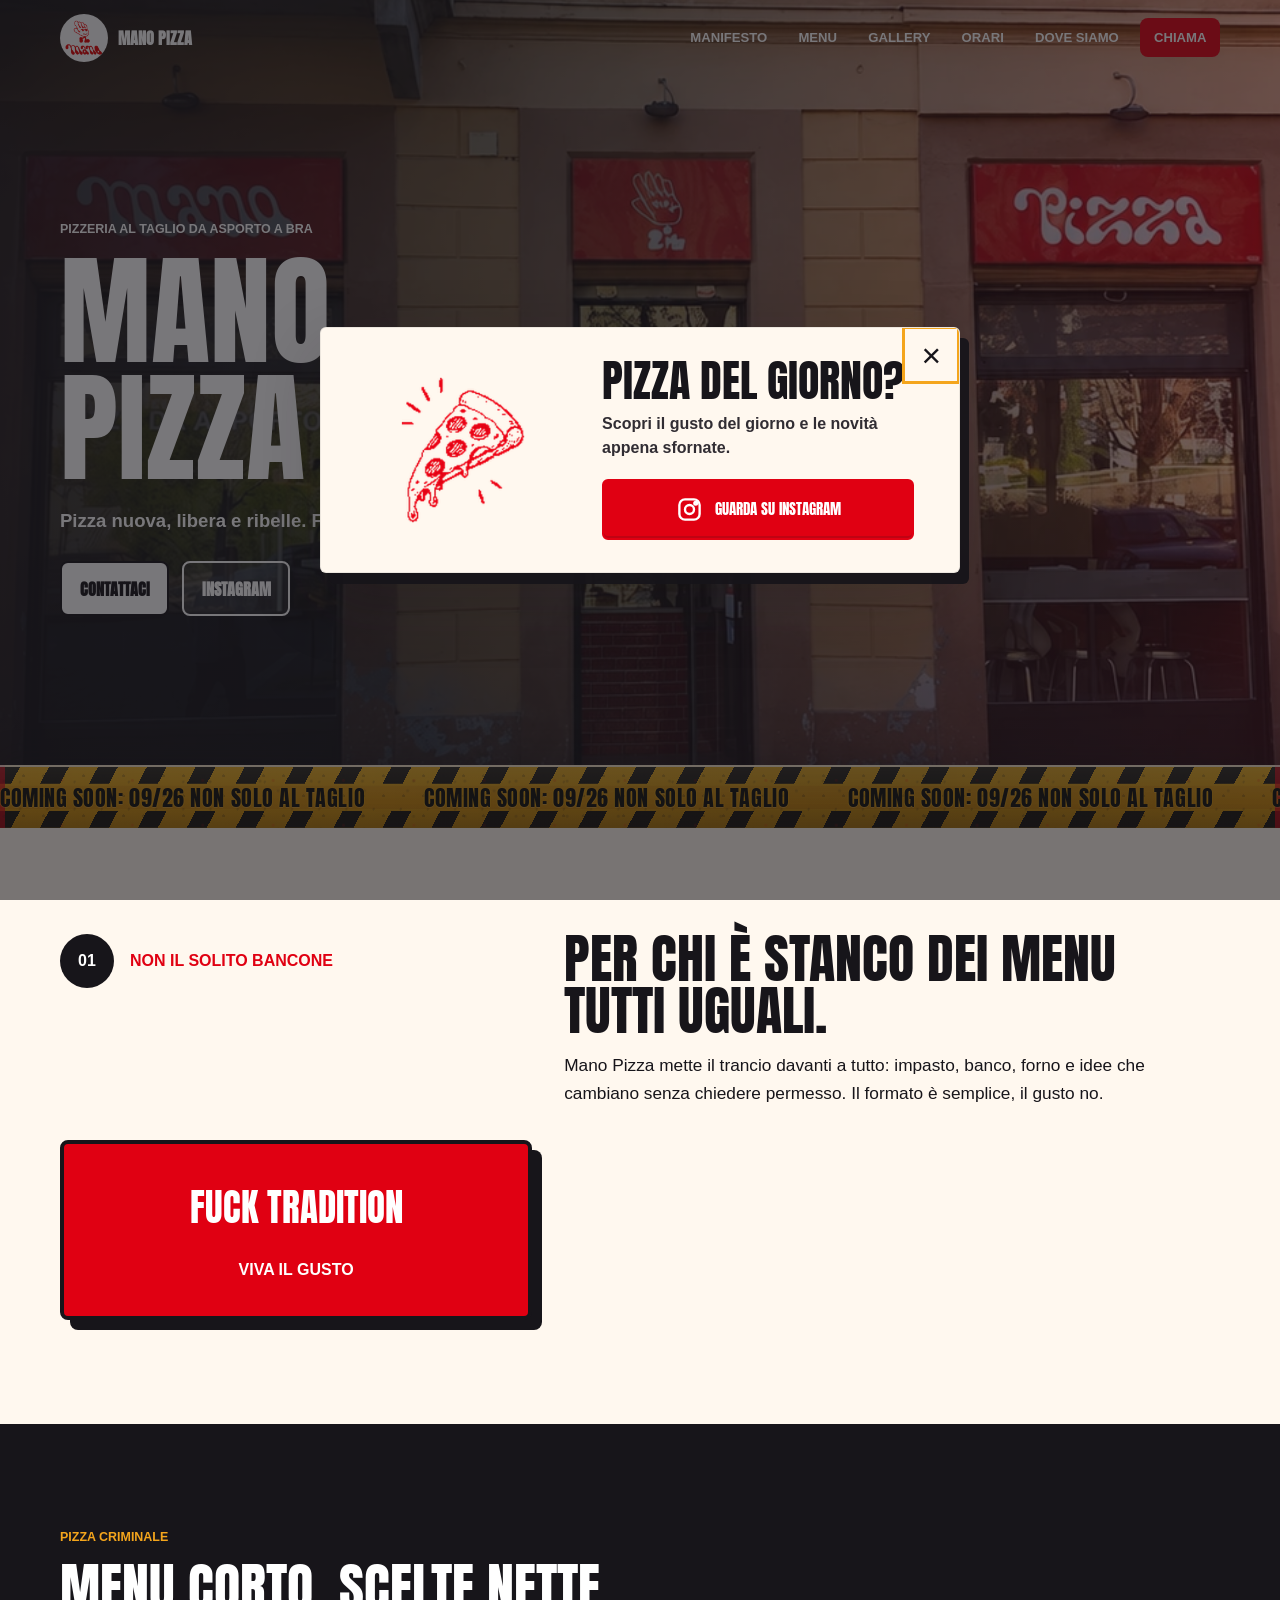
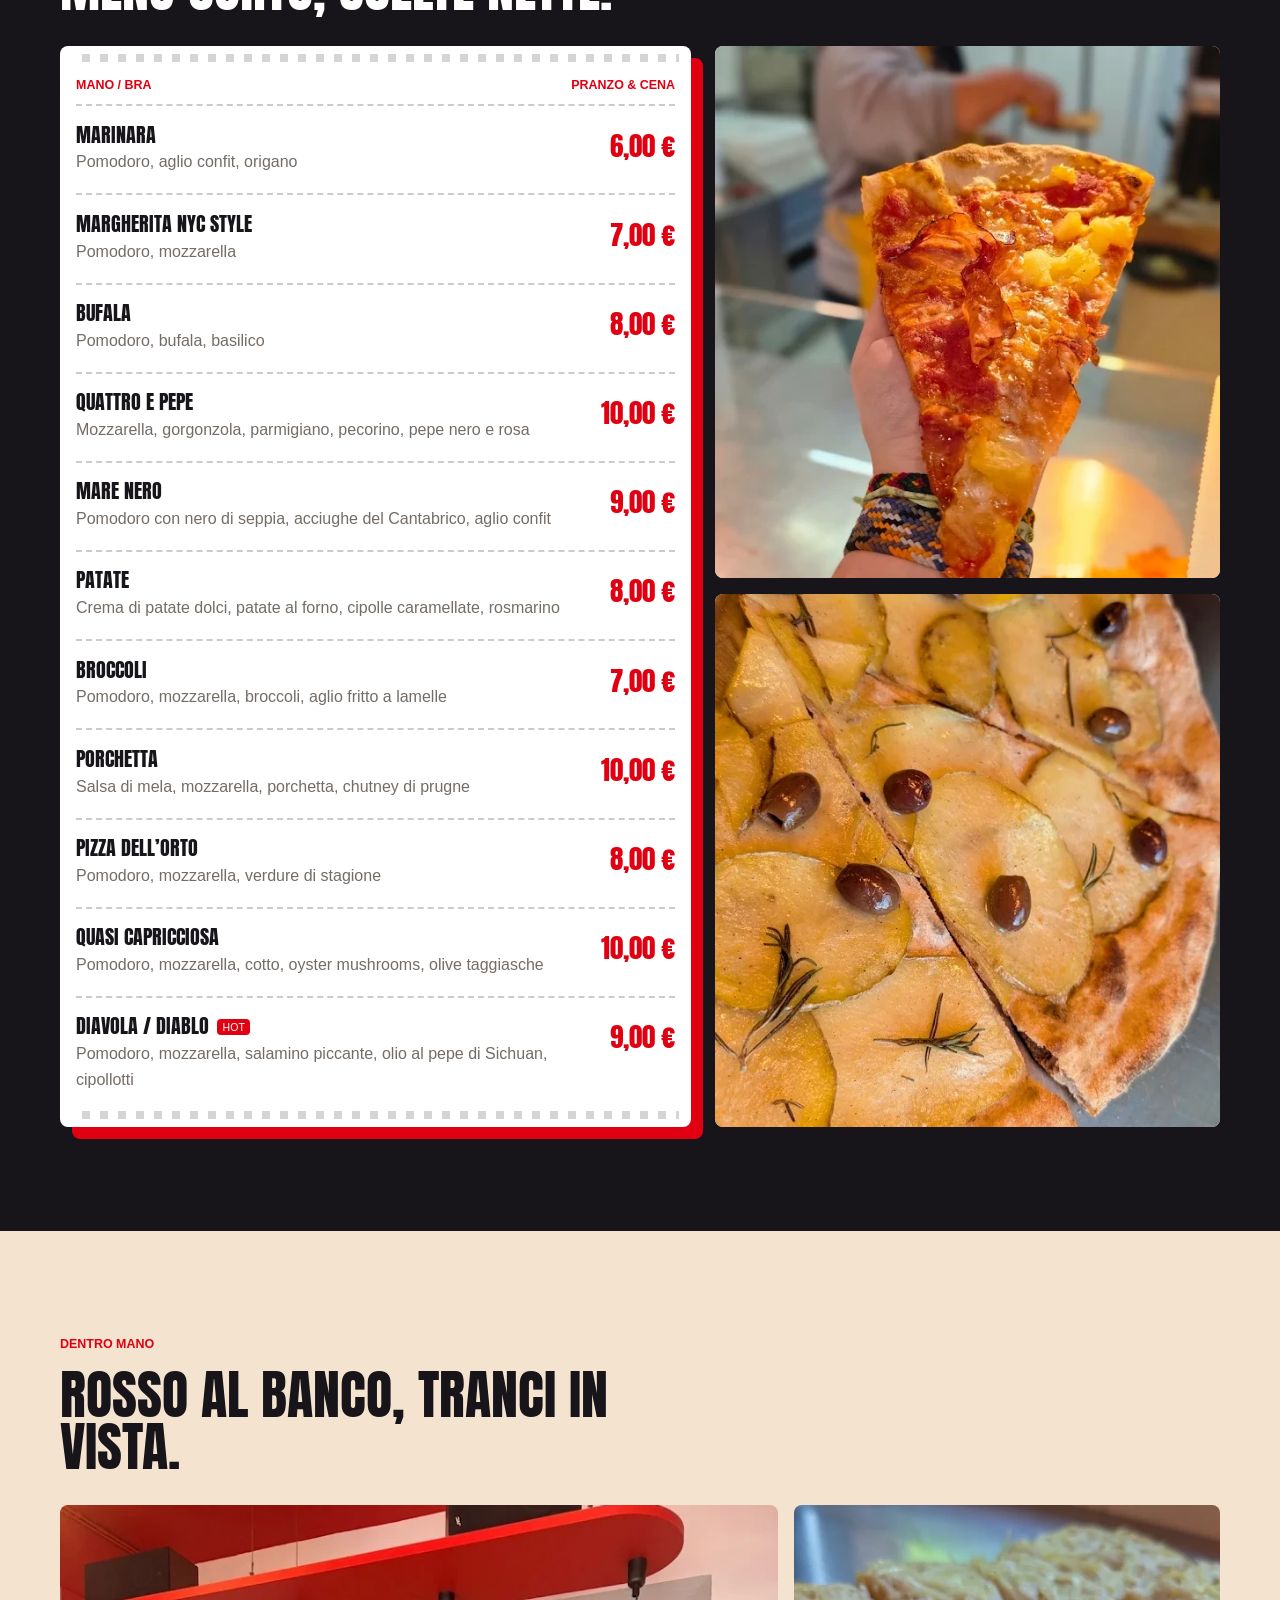
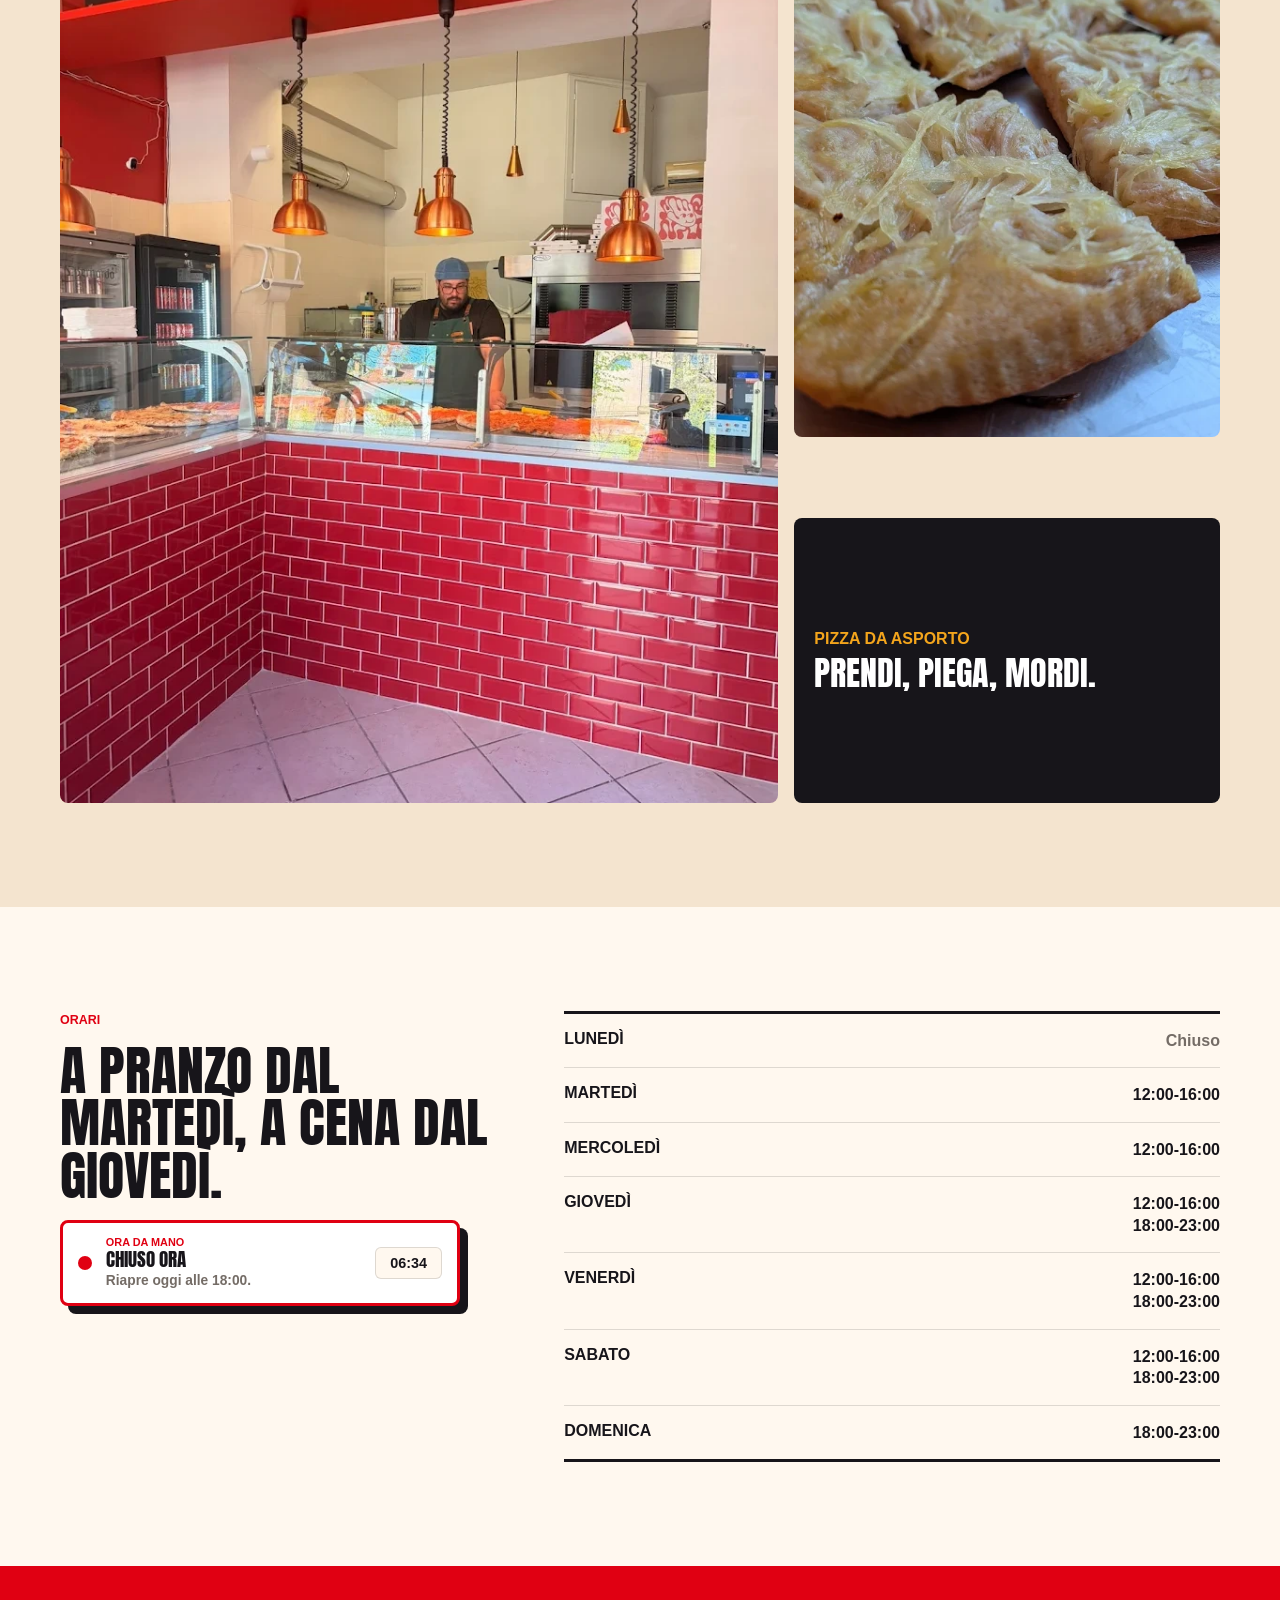
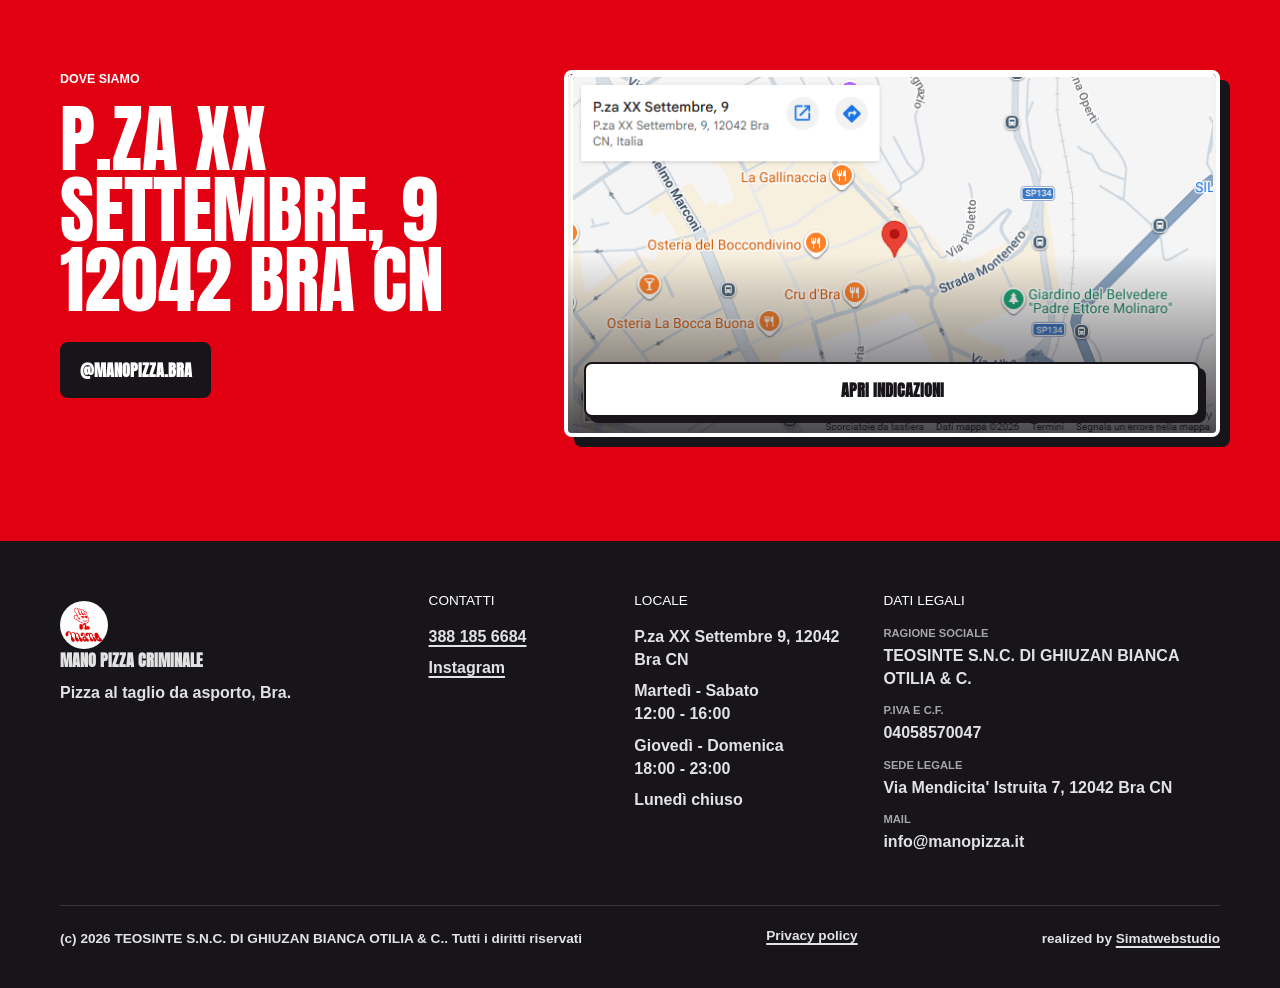
==== commit 85375adb: "Commit repo test" ====
--- a/index.html
+++ b/index.html
@@ -1,481 +1,387 @@
-<!doctype html>
+<!DOCTYPE html>
 <html lang="it">
-  <head>
-    <meta charset="UTF-8" />
-    <meta name="viewport" content="width=device-width, initial-scale=1.0" />
-    <title>Pizza 38 Bra | Pizzeria Artigianale e Pizza d'Asporto</title>
-    <meta
-      name="description"
-      content="Pizza 38 a Bra: pizza artigianale cotta nel forno a legna, ingredienti selezionati e impasti a lunga lievitazione. Scopri il menu e chiamaci."
-    />
-    <meta name="author" content="Pizza 38" />
-    <meta name="robots" content="index, follow, max-image-preview:large, max-snippet:-1, max-video-preview:-1" />
-    <meta name="theme-color" content="#232323" />
-    <link rel="canonical" href="https://pizza38.it/" />
-
-    <meta property="og:title" content="Pizza 38 Bra | Pizzeria Artigianale e Pizza d'Asporto" />
-    <meta property="og:description" content="Pizza artigianale al forno a legna a Bra, con ingredienti selezionati e impasti a lunga lievitazione. Scopri il menu di Pizza 38." />
-    <meta property="og:type" content="website" />
-    <meta property="og:url" content="https://pizza38.it/" />
-    <meta property="og:site_name" content="Pizza 38" />
-    <meta property="og:image" content="https://pizza38.it/images/social-preview.png" />
-    <meta property="og:image:secure_url" content="https://pizza38.it/images/social-preview.png" />
-    <meta property="og:image:type" content="image/png" />
-    <meta property="og:image:width" content="1200" />
-    <meta property="og:image:height" content="630" />
-    <meta property="og:image:alt" content="Logo di Pizza 38, pizzeria artigianale a Bra" />
-    <meta property="og:locale" content="it_IT" />
-
-    <meta name="twitter:card" content="summary_large_image" />
-    <meta name="twitter:title" content="Pizza 38 Bra | Pizzeria Artigianale e Pizza d'Asporto" />
-    <meta name="twitter:description" content="Pizza artigianale al forno a legna a Bra, con ingredienti selezionati e impasti a lunga lievitazione." />
-    <meta name="twitter:image" content="https://pizza38.it/images/social-preview.png" />
-    <meta name="twitter:image:alt" content="Logo di Pizza 38, pizzeria artigianale a Bra" />
-
-    <link rel="icon" href="/favicon.ico" sizes="any" />
-    <link rel="icon" type="image/png" href="/icons/favicon-16.png" sizes="16x16" />
-    <link rel="icon" type="image/png" href="/icons/favicon-32.png" sizes="32x32" />
-    <link rel="icon" type="image/png" href="/icons/favicon-48.png" sizes="48x48" />
-    <link rel="icon" type="image/png" href="/icons/favicon-96.png" sizes="96x96" />
-    <link rel="apple-touch-icon" href="/icons/apple-touch-icon.png" sizes="180x180" />
-    <link rel="manifest" href="/manifest.json" />
-    <meta name="msapplication-TileColor" content="#232323" />
-    <meta name="msapplication-TileImage" content="/icons/mstile-150.png" />
-    <link rel="preload" as="image" href="images/oven.jpg" />
-    <link rel="stylesheet" href="styles.css" />
-
-    <script type="application/ld+json">
+<head>
+  <meta charset="UTF-8" />
+  <meta name="viewport" content="width=device-width, initial-scale=1.0" />
+  <title>Mano Pizza | Pizza al taglio ribelle a Bra</title>
+  <meta name="description" content="Mano Pizza a Bra: pizza al taglio da asporto, menu diretto, tranci legali e criminali in Piazza XX Settembre." />
+  <meta name="robots" content="index, follow" />
+  <link rel="canonical" href="https://manopizza.it/" />
+  <meta name="theme-color" content="#e00012" />
+
+  <meta property="og:type" content="website" />
+  <meta property="og:title" content="Mano Pizza | Pizza al taglio ribelle a Bra" />
+  <meta property="og:description" content="Tranci liberi, gusto diretto e pizza da asporto in Piazza XX Settembre a Bra." />
+  <meta property="og:image" content="https://manopizza.it/assets/mano-storefront.webp" />
+  <meta property="og:locale" content="it_IT" />
+
+  <meta name="twitter:card" content="summary_large_image" />
+  <meta name="twitter:title" content="Mano Pizza | Pizza al taglio ribelle a Bra" />
+  <meta name="twitter:description" content="Pizza al taglio da asporto a Bra, fuori dai menu tutti uguali." />
+  <meta name="twitter:image" content="https://manopizza.it/assets/mano-storefront.webp" />
+
+  <link rel="icon" type="image/png" sizes="96x96" href="assets/favicon-96x96.png" />
+  <link rel="icon" type="image/png" sizes="48x48" href="assets/favicon-48x48.png" />
+  <link rel="icon" type="image/x-icon" href="assets/favicon.ico" sizes="any" />
+  <link rel="shortcut icon" type="image/x-icon" href="assets/favicon.ico" />
+  <link rel="apple-touch-icon" sizes="180x180" href="assets/apple-touch-icon.png" />
+  <link rel="manifest" href="manifest.json" />
+  <link rel="preload" as="image" href="assets/mano-storefront.webp" />
+  <link rel="stylesheet" href="styles.css?v=20260901-1200" />
+
+  <script type="application/ld+json">
+  {
+    "@context": "https://schema.org",
+    "@type": "Restaurant",
+    "name": "Mano Pizza",
+    "url": "https://manopizza.it/",
+    "description": "Pizzeria al taglio da asporto a Bra.",
+    "servesCuisine": "Pizza al taglio",
+    "telephone": "+39 388 185 6684",
+    "image": "https://manopizza.it/assets/mano-storefront.webp",
+    "address": {
+      "@type": "PostalAddress",
+      "streetAddress": "Piazza XX Settembre, 9",
+      "postalCode": "12042",
+      "addressLocality": "Bra",
+      "addressRegion": "CN",
+      "addressCountry": "IT"
+    },
+    "sameAs": [
+      "https://www.instagram.com/manopizza.bra"
+    ],
+    "openingHoursSpecification": [
       {
-        "@context": "https://schema.org",
-        "@type": "Restaurant",
-        "@id": "https://pizza38.it/#restaurant",
-        "name": "Pizza 38",
-        "legalName": "Pacile Carmine",
-        "description": "Pizzeria artigianale a Bra con forno a legna, ingredienti selezionati e impasti a lunga lievitazione.",
-        "url": "https://pizza38.it/",
-        "logo": "https://pizza38.it/images/logo.png",
-        "image": [
-          "https://pizza38.it/images/pizza-formaggi.jpg",
-          "https://pizza38.it/images/storefront.jpg",
-          "https://pizza38.it/images/social-preview.png"
-        ],
-        "email": "info@pizza38.it",
-        "telephone": ["+390172751897", "+393713315184"],
-        "vatID": "IT03484120047",
-        "priceRange": "€",
-        "currenciesAccepted": "EUR",
-        "servesCuisine": ["Pizza", "Cucina italiana"],
-        "menu": "https://pizza38.it/#menu",
-        "hasMap": "https://www.google.com/maps/place/Pizza38/@44.6972814,7.838594,17z",
-        "sameAs": ["https://www.facebook.com/p/PIZZA-38-100063764610552/"],
-        "address": {
-          "@type": "PostalAddress",
-          "streetAddress": "Viale Industria, 52",
-          "addressLocality": "Bra",
-          "postalCode": "12042",
-          "addressRegion": "CN",
-          "addressCountry": "IT"
-        },
-        "geo": {
-          "@type": "GeoCoordinates",
-          "latitude": 44.6972814,
-          "longitude": 7.838594
-        },
-        "openingHoursSpecification": [
-          {
-            "@type": "OpeningHoursSpecification",
-            "dayOfWeek": ["Wednesday", "Thursday", "Friday", "Saturday", "Sunday"],
-            "opens": "18:00",
-            "closes": "22:00"
-          }
-        ]
+        "@type": "OpeningHoursSpecification",
+        "dayOfWeek": ["Tuesday", "Wednesday", "Thursday", "Friday", "Saturday"],
+        "opens": "12:00",
+        "closes": "16:00"
+      },
+      {
+        "@type": "OpeningHoursSpecification",
+        "dayOfWeek": ["Thursday", "Friday", "Saturday", "Sunday"],
+        "opens": "18:00",
+        "closes": "23:00"
       }
-    </script>
-  </head>
-
-  <body>
-    <svg class="sprite" aria-hidden="true" focusable="false">
-      <symbol id="icon-flame" viewBox="0 0 24 24">
-        <path d="M8.5 14.5c0 2.1 1.6 3.5 3.5 3.5s3.5-1.4 3.5-3.5c0-1.2-.4-2.1-1.2-3.2-.5 1.2-1.5 2.1-2.6 2.5.1-2.9-1.2-5.5-3.4-7.8.2 2.5-1.2 4-2.4 5.5A5.9 5.9 0 0 0 5 15.2C5 19 8.1 22 12 22s7-3 7-6.8c0-3.4-2.4-5.7-4.5-8.1-.6-.7-1.2-1.4-1.6-2.1-.1 2-1 3.2-2.1 4.2" />
-      </symbol>
-      <symbol id="icon-phone" viewBox="0 0 24 24">
-        <path d="M22 16.9v3a2 2 0 0 1-2.2 2A19.8 19.8 0 0 1 2.1 4.2 2 2 0 0 1 4.1 2h3a2 2 0 0 1 2 1.7c.1 1 .4 1.9.7 2.8a2 2 0 0 1-.5 2.1L8.1 9.9a16 16 0 0 0 6 6l1.3-1.3a2 2 0 0 1 2.1-.5c.9.3 1.8.6 2.8.7a2 2 0 0 1 1.7 2.1z" />
-      </symbol>
-      <symbol id="icon-star" viewBox="0 0 24 24">
-        <path d="m12 2 3.1 6.3 6.9 1-5 4.9 1.2 6.8L12 17.8 5.8 21 7 14.2 2 9.3l6.9-1L12 2z" />
-      </symbol>
-      <symbol id="icon-pizza" viewBox="0 0 24 24">
-        <path d="M15 11h.01M11 15h.01M16 16h.01M2 16l20-8-8 20-3.5-8.5L2 16z" />
-        <path d="M18.5 9.5a9 9 0 0 0-4-4" />
-      </symbol>
-      <symbol id="icon-quote" viewBox="0 0 24 24">
-        <path d="M3 21c3 0 7-1 7-8V5H3v8h4c0 3-1 5-4 5v3zM14 21c3 0 7-1 7-8V5h-7v8h4c0 3-1 5-4 5v3z" />
-      </symbol>
-      <symbol id="icon-map-pin" viewBox="0 0 24 24">
-        <path d="M20 10c0 5-8 12-8 12S4 15 4 10a8 8 0 1 1 16 0z" />
-        <circle cx="12" cy="10" r="3" />
-      </symbol>
-      <symbol id="icon-clock" viewBox="0 0 24 24">
-        <circle cx="12" cy="12" r="10" />
-        <path d="M12 6v6l4 2" />
-      </symbol>
-      <symbol id="icon-facebook" viewBox="0 0 24 24">
-        <path d="M18 2h-3a5 5 0 0 0-5 5v3H7v4h3v8h4v-8h3.5l.5-4h-4V7a1 1 0 0 1 1-1h3V2z" />
-      </symbol>
-      <symbol id="icon-menu" viewBox="0 0 24 24">
-        <path d="M4 6h16M4 12h16M4 18h16" />
-      </symbol>
-      <symbol id="icon-close" viewBox="0 0 24 24">
-        <path d="M18 6 6 18M6 6l12 12" />
-      </symbol>
-    </svg>
-
-    <header class="site-header" data-header>
-      <div class="site-container nav-shell">
-        <a href="#home" class="brand-link" aria-label="Pizza 38 - torna alla home">
-          <span class="brand-mark">
-            <img src="images/logo.png" alt="Logo Pizza 38" width="1254" height="1254" />
-          </span>
-          <span class="brand-name">PIZZA 38</span>
+    ]
+  }
+  </script>
+</head>
+<body>
+  <a class="skip-link" href="#main">Salta al contenuto</a>
+
+  <div class="instagram-popup" data-instagram-popup hidden>
+    <div class="instagram-popup__backdrop" data-instagram-popup-overlay></div>
+    <div
+      class="instagram-popup__dialog"
+      role="dialog"
+      aria-modal="true"
+      aria-labelledby="instagram-popup-title"
+      aria-describedby="instagram-popup-description"
+      tabindex="-1"
+    >
+      <button class="instagram-popup__close" type="button" aria-label="Chiudi popup" data-instagram-popup-close>
+        <span aria-hidden="true">&times;</span>
+      </button>
+      <div class="instagram-popup__art" aria-hidden="true">
+        <img src="assets/pizza-del-giorno.png" width="400" height="400" alt="" />
+      </div>
+      <div class="instagram-popup__content">
+        <h2 class="instagram-popup__title" id="instagram-popup-title">PIZZA DEL GIORNO?</h2>
+        <p class="instagram-popup__description" id="instagram-popup-description">Scopri il gusto del giorno e le novit&agrave; appena sfornate.</p>
+        <a class="instagram-popup__cta" href="https://www.instagram.com/manopizza.bra" target="_blank" rel="noopener noreferrer" data-instagram-popup-cta>
+          <svg viewBox="0 0 24 24" aria-hidden="true" focusable="false">
+            <rect x="3" y="3" width="18" height="18" rx="5"></rect>
+            <circle cx="12" cy="12" r="4"></circle>
+            <circle cx="17.5" cy="6.5" r="1.2"></circle>
+          </svg>
+          <span>GUARDA SU INSTAGRAM</span>
         </a>
-
-        <nav class="main-nav" id="primary-navigation" aria-label="Navigazione principale">
-          <a href="#menu">Menu</a>
-          <a href="#about">Chi siamo</a>
-          <a href="#reviews">Recensioni</a>
-          <a href="#contact">Contatti</a>
-        </nav>
-
-        <div class="nav-actions">
-          <button class="menu-toggle" type="button" aria-label="Apri menu" aria-expanded="false" aria-controls="primary-navigation">
-            <svg class="icon icon-menu"><use href="#icon-menu"></use></svg>
-            <svg class="icon icon-close"><use href="#icon-close"></use></svg>
-          </button>
-          <a href="tel:+390172751897" class="button button-flame nav-call">
-            <svg class="icon"><use href="#icon-phone"></use></svg>
-            <span class="call-desktop">0172 751897</span>
-            <span class="call-mobile">Chiama</span>
+      </div>
+    </div>
+  </div>
+
+  <header class="site-header" data-site-header>
+    <nav class="nav" aria-label="Navigazione principale">
+      <a class="brand" href="#top" aria-label="Mano Pizza home">
+        <img src="assets/mano-logo.jpg" width="150" height="150" alt="Logo Mano Pizza" />
+        <span>Mano Pizza</span>
+      </a>
+
+      <button class="nav-toggle" type="button" aria-expanded="false" aria-controls="site-menu" data-nav-toggle>
+        <span class="nav-toggle__bar"></span>
+        <span class="nav-toggle__bar"></span>
+        <span class="nav-toggle__bar"></span>
+        <span class="sr-only">Apri menu</span>
+      </button>
+
+      <div class="nav-menu" id="site-menu" data-nav-menu>
+        <a href="#manifesto">Manifesto</a>
+        <a href="#menu">Menu</a>
+        <a href="#gallery">Gallery</a>
+        <a href="#orari">Orari</a>
+        <a href="#dove-siamo">Dove siamo</a>
+        <a class="nav-action" href="tel:+393881856684">Chiama</a>
+      </div>
+    </nav>
+  </header>
+
+  <main id="main">
+    <section class="hero" id="top" aria-labelledby="hero-title">
+      <div class="hero__media" aria-hidden="true"></div>
+      <div class="hero__overlay"></div>
+      <div class="hero__content reveal">
+        <p class="eyebrow">Pizzeria al taglio da asporto a Bra</p>
+        <h1 id="hero-title">Mano Pizza</h1>
+        <p class="hero__claim">Pizza nuova, libera e ribelle. Fuck tradition. Viva il gusto.</p>
+        <div class="hero__actions" aria-label="Azioni principali">
+          <a class="button button--light" href="tel:+393881856684">Contattaci</a>
+          <a class="button button--ghost" href="https://www.instagram.com/manopizza.bra" target="_blank" rel="noopener noreferrer">Instagram</a>
+        </div>
+      </div>
+      <section class="wip-banner" aria-label="Coming soon: 09/26 non solo al taglio">
+        <div class="wip-track">
+          <div class="wip-group">
+            <span>COMING SOON: 09/26 NON SOLO AL TAGLIO</span>
+            <span>COMING SOON: 09/26 NON SOLO AL TAGLIO</span>
+            <span>COMING SOON: 09/26 NON SOLO AL TAGLIO</span>
+          </div>
+          <div class="wip-group" aria-hidden="true">
+            <span>COMING SOON: 09/26 NON SOLO AL TAGLIO</span>
+            <span>COMING SOON: 09/26 NON SOLO AL TAGLIO</span>
+            <span>COMING SOON: 09/26 NON SOLO AL TAGLIO</span>
+          </div>
+        </div>
+      </section>
+    </section>
+
+    <section class="manifesto section" id="manifesto" aria-labelledby="manifesto-title">
+      <div class="container manifesto__grid">
+        <div class="section-kicker reveal">
+          <span>01</span>
+          <p>Non il solito bancone</p>
+        </div>
+        <div class="manifesto__copy reveal">
+          <h2 id="manifesto-title">Per chi è stanco dei menu tutti uguali.</h2>
+          <p>Mano Pizza mette il trancio davanti a tutto: impasto, banco, forno e idee che cambiano senza chiedere permesso. Il formato è semplice, il gusto no.</p>
+        </div>
+        <div class="manifesto__stamp reveal" aria-label="Motto Mano Pizza">
+          <strong>Fuck tradition</strong>
+          <span>Viva il gusto</span>
+        </div>
+      </div>
+    </section>
+
+    <section class="menu-section section" id="menu" aria-labelledby="menu-title">
+      <div class="container">
+        <div class="section-heading reveal">
+          <p class="eyebrow">Pizza Criminale</p>
+          <h2 id="menu-title">Menu corto, scelte nette.</h2>
+        </div>
+
+        <div class="menu-layout">
+          <div class="menu-board reveal" aria-label="Menu pizze Mano Pizza">
+            <div class="menu-board__top">
+              <span>MANO / BRA</span>
+              <span>PRANZO &amp; CENA</span>
+            </div>
+            <article class="menu-item">
+              <div>
+                <h3>Marinara</h3>
+                <p>Pomodoro, aglio confit, origano</p>
+              </div>
+              <strong>6,00 &euro;</strong>
+            </article>
+            <article class="menu-item">
+              <div>
+                <h3>Margherita NYC style</h3>
+                <p>Pomodoro, mozzarella</p>
+              </div>
+              <strong>7,00 &euro;</strong>
+            </article>
+            <article class="menu-item">
+              <div>
+                <h3>Bufala</h3>
+                <p>Pomodoro, bufala, basilico</p>
+              </div>
+              <strong>8,00 &euro;</strong>
+            </article>
+            <article class="menu-item">
+              <div>
+                <h3>Quattro e pepe</h3>
+                <p>Mozzarella, gorgonzola, parmigiano, pecorino, pepe nero e rosa</p>
+              </div>
+              <strong>10,00 &euro;</strong>
+            </article>
+            <article class="menu-item">
+              <div>
+                <h3>Mare nero</h3>
+                <p>Pomodoro con nero di seppia, acciughe del Cantabrico, aglio confit</p>
+              </div>
+              <strong>9,00 &euro;</strong>
+            </article>
+            <article class="menu-item">
+              <div>
+                <h3>Patate</h3>
+                <p>Crema di patate dolci, patate al forno, cipolle caramellate, rosmarino</p>
+              </div>
+              <strong>8,00 &euro;</strong>
+            </article>
+            <article class="menu-item">
+              <div>
+                <h3>Broccoli</h3>
+                <p>Pomodoro, mozzarella, broccoli, aglio fritto a lamelle</p>
+              </div>
+              <strong>7,00 &euro;</strong>
+            </article>
+            <article class="menu-item">
+              <div>
+                <h3>Porchetta</h3>
+                <p>Salsa di mela, mozzarella, porchetta, chutney di prugne</p>
+              </div>
+              <strong>10,00 &euro;</strong>
+            </article>
+            <article class="menu-item">
+              <div>
+                <h3>Pizza dell&rsquo;orto</h3>
+                <p>Pomodoro, mozzarella, verdure di stagione</p>
+              </div>
+              <strong>8,00 &euro;</strong>
+            </article>
+            <article class="menu-item">
+              <div>
+                <h3>Quasi capricciosa</h3>
+                <p>Pomodoro, mozzarella, cotto, oyster mushrooms, olive taggiasche</p>
+              </div>
+              <strong>10,00 &euro;</strong>
+            </article>
+            <article class="menu-item menu-item--hot">
+              <div>
+                <h3>Diavola / Diablo</h3>
+                <p>Pomodoro, mozzarella, salamino piccante, olio al pepe di Sichuan, cipollotti</p>
+              </div>
+              <strong>9,00 &euro;</strong>
+            </article>
+          </div>
+
+          <div class="menu-photos" aria-label="Foto pizze Mano Pizza">
+            <figure class="photo-tile photo-tile--tall reveal">
+              <img src="assets/trancio-criminale.webp" width="574" height="1020" loading="lazy" alt="Trancio di pizza al taglio servito al banco di Mano Pizza" />
+            </figure>
+            <figure class="photo-tile reveal">
+              <img src="assets/pizza-patate-olive.webp" width="574" height="1020" loading="lazy" alt="Pizza con patate, olive e rosmarino tagliata a spicchi" />
+            </figure>
+          </div>
+        </div>
+      </div>
+    </section>
+
+    <section class="gallery section" id="gallery" aria-labelledby="gallery-title">
+      <div class="container">
+        <div class="section-heading reveal">
+          <p class="eyebrow">Dentro Mano</p>
+          <h2 id="gallery-title">Rosso al banco, tranci in vista.</h2>
+        </div>
+        <div class="gallery-grid">
+          <figure class="gallery-grid__large reveal">
+            <img src="assets/bancone-mano-pizza.webp" width="765" height="1020" loading="lazy" alt="Bancone rosso e vetrina delle pizze di Mano Pizza" />
+          </figure>
+          <figure class="reveal">
+            <img src="assets/pizza-bianca-cipolle.webp" width="574" height="1020" loading="lazy" alt="Tranci di pizza bianca con cipolle sul banco" />
+          </figure>
+          <div class="gallery-note reveal">
+            <span>Pizza da asporto</span>
+            <strong>Prendi, piega, mordi.</strong>
+          </div>
+        </div>
+      </div>
+    </section>
+
+    <section class="hours section" id="orari" aria-labelledby="hours-title">
+      <div class="container hours__grid">
+        <div class="section-heading reveal">
+          <p class="eyebrow">Orari</p>
+          <h2 id="hours-title">A pranzo dal martedì, a cena dal giovedì.</h2>
+          <div class="hero-status hours-status" data-status-card aria-live="polite">
+            <span class="hero-status__pulse" aria-hidden="true"></span>
+            <span class="hero-status__copy">
+              <span class="hero-status__kicker">Ora da Mano</span>
+              <strong data-open-status>Controllo orario...</strong>
+              <span data-status-detail>Verifica automatica sull'orario di Bra.</span>
+            </span>
+            <span class="hero-status__time" data-status-time>--:--</span>
+          </div>
+        </div>
+        <div class="hours-table reveal" aria-label="Orari di apertura">
+          <div><span>Lunedì</span><strong class="is-closed-day">Chiuso</strong></div>
+          <div><span>Martedì</span><strong>12:00-16:00</strong></div>
+          <div><span>Mercoledì</span><strong>12:00-16:00</strong></div>
+          <div><span>Giovedì</span><strong>12:00-16:00<br />18:00-23:00</strong></div>
+          <div><span>Venerdì</span><strong>12:00-16:00<br />18:00-23:00</strong></div>
+          <div><span>Sabato</span><strong>12:00-16:00<br />18:00-23:00</strong></div>
+          <div><span>Domenica</span><strong>18:00-23:00</strong></div>
+        </div>
+      </div>
+    </section>
+
+    <section class="location section" id="dove-siamo" aria-labelledby="location-title">
+      <div class="container location__grid">
+        <div class="location__copy reveal">
+          <p class="eyebrow">Dove siamo</p>
+          <address class="location__address" id="location-title">
+            <span>P.za XX Settembre, 9</span>
+            <span>12042 Bra CN</span>
+          </address>
+          <div class="contact-actions">
+            <a class="button button--ink" href="https://www.instagram.com/manopizza.bra" target="_blank" rel="noopener noreferrer">@manopizza.bra</a>
+          </div>
+        </div>
+        <div class="location-photo reveal">
+          <a class="location-photo__map-link" href="https://www.google.com/maps/place/Mano+Pizza+Criminale/@44.6960453,7.853799,739m/data=!3m2!1e3!4b1!4m6!3m5!1s0x12d2ab36dbe25441:0xece833bb7e3bf883!8m2!3d44.6960453!4d7.8563793!16s%2Fg%2F11nb79sk_k?entry=ttu&amp;g_ep=EgoyMDI2MDUyNy4wIKXMDSoASAFQAw%3D%3D" target="_blank" rel="noopener noreferrer" aria-label="Apri Mano Pizza Criminale su Google Maps">
+            <img src="assets/MappaStatica.png" width="647" height="362" loading="lazy" alt="Mappa statica per raggiungere Mano Pizza Criminale a Bra" />
           </a>
-        </div>
-      </div>
-    </header>
-
-    <main>
-      <section id="home" class="hero-section">
-        <div class="hero-bg" aria-hidden="true">
-          <img src="images/oven.jpg" alt="" width="1536" height="1024" fetchpriority="high" />
-          <span class="hero-gradient"></span>
-          <span class="radial-flame"></span>
-        </div>
-
-        <div class="sparks" aria-hidden="true">
-          <span style="--left: 10%; --top: 20%; --delay: 0s; --duration: 5s"></span>
-          <span style="--left: 21%; --top: 45%; --delay: .7s; --duration: 6s"></span>
-          <span style="--left: 32%; --top: 70%; --delay: 1.4s; --duration: 7s"></span>
-          <span style="--left: 43%; --top: 20%; --delay: 2.1s; --duration: 8s"></span>
-          <span style="--left: 54%; --top: 45%; --delay: 2.8s; --duration: 5s"></span>
-          <span style="--left: 65%; --top: 70%; --delay: 3.5s; --duration: 6s"></span>
-          <span style="--left: 76%; --top: 20%; --delay: 4.2s; --duration: 7s"></span>
-          <span style="--left: 87%; --top: 45%; --delay: 4.9s; --duration: 8s"></span>
-        </div>
-
-        <div class="site-container hero-grid">
-          <div class="hero-copy">
-            <p class="eyebrow">
-              <svg class="icon animate-flicker"><use href="#icon-flame"></use></svg>
-              Pizzeria Artigianale &middot; Bra
-            </p>
-            <h1>
-              L'arte della <br />
-              <span class="text-gradient-flame">pizza</span>
-            </h1>
-            <p class="hero-note">
-              &quot;Sempre il meglio&quot; &mdash; farine selezionate, mozzarella di bufala campana DOP e ingredienti dei produttori locali.
-            </p>
-            <div class="button-row">
-              <a href="tel:+390172751897" class="button button-flame hero-cta">
-                <svg class="icon"><use href="#icon-phone"></use></svg>
-                Chiama ora per la tua pizza
-              </a>
-              <a href="#menu" class="button button-outline">Scopri il menu</a>
-            </div>
-            <div class="hero-rating">
-              <span class="stars" aria-label="5 stelle">
-                <svg class="icon"><use href="#icon-star"></use></svg>
-                <svg class="icon"><use href="#icon-star"></use></svg>
-                <svg class="icon"><use href="#icon-star"></use></svg>
-                <svg class="icon"><use href="#icon-star"></use></svg>
-                <svg class="icon"><use href="#icon-star"></use></svg>
-              </span>
-              <span>Pizza artigianale dal cuore di Bra</span>
-            </div>
-          </div>
-
-          <div class="hero-logo-wrap">
-            <div class="hero-logo-glow" aria-hidden="true"></div>
-            <div class="hero-logo">
-              <img src="images/logo.png" alt="Pizza 38" width="1254" height="1254" />
-            </div>
-          </div>
-        </div>
-
-        <a href="#about" class="scroll-cue">Scorri</a>
-      </section>
-
-      <section id="about" class="site-container about-section">
-        <div class="about-image">
-          <span aria-hidden="true"></span>
-          <img src="images/storefront.jpg" alt="La pizzeria Pizza 38 a Bra" width="1200" height="896" loading="lazy" />
-        </div>
-        <div class="section-copy">
-          <p class="section-kicker">Chi siamo</p>
-          <h2>Tradizione, <span class="text-gradient-flame">fuoco</span> e passione.</h2>
-          <p>
-            Dal cuore di Bra, in Piemonte, Pizza 38 porta in tavola la vera pizza artigianale. Ogni impasto è curato con
-            farine selezionate a lunga lievitazione, cotto nel nostro forno a legna che dona quel profumo inconfondibile.
-          </p>
-          <ul class="feature-list">
-            <li><svg class="icon"><use href="#icon-flame"></use></svg> Mozzarella di bufala campana DOP</li>
-            <li><svg class="icon"><use href="#icon-flame"></use></svg> Salsiccia di Bra &amp; produttori locali</li>
-            <li><svg class="icon"><use href="#icon-flame"></use></svg> Farine selezionate a lunga lievitazione</li>
-          </ul>
-        </div>
-      </section>
-
-      <section class="site-container gallery-grid" aria-label="Galleria pizze">
-        <figure>
-          <img src="images/pizza-bresaola.jpg" alt="Pizza con bresaola e rucola" width="1280" height="1024" loading="lazy" />
-        </figure>
-        <figure>
-          <img src="images/pizza-pomodoro.jpg" alt="Pizza con pomodorini e grana" width="1280" height="1024" loading="lazy" />
-        </figure>
-        <figure>
-          <img src="images/pizza-formaggi.jpg" alt="Pizza quattro formaggi" width="768" height="768" loading="lazy" />
-        </figure>
-        <figure>
-          <img src="images/pizza-diavola.jpg" alt="Pizza diavola" width="768" height="768" loading="lazy" />
-        </figure>
-      </section>
-
-      <section id="menu" class="menu-section">
-        <span class="menu-radial" aria-hidden="true"></span>
-        <div class="site-container menu-content">
-          <div class="section-heading">
-            <p class="section-kicker centered">
-              <svg class="icon"><use href="#icon-pizza"></use></svg>
-              Le nostre
-            </p>
-            <h2 class="text-gradient-flame">PIZZE</h2>
-            <p class="menu-subtitle">&quot;Sempre il meglio&quot; &mdash; ingredienti freschi e selezionati</p>
-          </div>
-
-          <h3 class="menu-group-title">LE ROSSE</h3>
-          <div class="menu-grid">
-            <article class="menu-item"><span>01</span><div><header><h4>Marinara</h4><strong>&euro; 5,00</strong></header><p>pomodoro, olio, origano</p></div></article>
-            <article class="menu-item"><span>02</span><div><header><h4>Margherita</h4><strong>&euro; 6,00</strong></header><p>pomodoro, mozzarella, olio, basilico</p></div></article>
-            <article class="menu-item"><span>03</span><div><header><h4>Napoli</h4><strong>&euro; 7,00</strong></header><p>pomodoro, mozzarella, olio, acciughe</p></div></article>
-            <article class="menu-item"><span>04</span><div><header><h4>Prosciutto</h4><strong>&euro; 7,50</strong></header><p>pomodoro, mozzarella, olio, prosciutto cotto</p></div></article>
-            <article class="menu-item"><span>05</span><div><header><h4>Prosciutto e Funghi</h4><strong>&euro; 8,00</strong></header><p>pomodoro, mozzarella, olio, prosciutto cotto, funghi</p></div></article>
-            <article class="menu-item"><span>06</span><div><header><h4>Wurstel</h4><strong>&euro; 7,00</strong></header><p>pomodoro, mozzarella, olio, wurstel</p></div></article>
-            <article class="menu-item"><span>07</span><div><header><h4>Americana</h4><strong>&euro; 7,50</strong></header><p>pomodoro, mozzarella, olio, patatine</p></div></article>
-            <article class="menu-item"><span>08</span><div><header><h4>Bufala</h4><strong>&euro; 8,50</strong></header><p>pomodoro, mozzarella di bufala, olio, basilico</p></div></article>
-            <article class="menu-item"><span>09</span><div><header><h4>Capricciosa</h4><strong>&euro; 9,00</strong></header><p>pomodoro, mozzarella, olio, funghi, carciofi, salamino piccante, prosciutto cotto, olive</p></div></article>
-            <article class="menu-item"><span>10</span><div><header><h4>Quattro Stagioni</h4><strong>&euro; 8,50</strong></header><p>pomodoro, mozzarella, olio, carciofi, funghi, prosciutto cotto, olive</p></div></article>
-            <article class="menu-item"><span>11</span><div><header><h4>Quattro Formaggi</h4><strong>&euro; 8,50</strong></header><p>pomodoro, mozzarella, olio, fontina, gorgonzola, grana</p></div></article>
-            <article class="menu-item"><span>12</span><div><header><h4>Gorgo e Cipolla</h4><strong>&euro; 7,50</strong></header><p>pomodoro, mozzarella, olio, gorgonzola, cipolla</p></div></article>
-            <article class="menu-item"><span>13</span><div><header><h4>Gorgo e Noci</h4><strong>&euro; 8,00</strong></header><p>pomodoro, mozzarella, olio, gorgo, noci (fuori cottura)</p></div></article>
-            <article class="menu-item"><span>14</span><div><header><h4>Bra</h4><strong>&euro; 7,50</strong></header><p>pomodoro, mozzarella, olio, salsiccia di Bra</p></div></article>
-            <article class="menu-item"><span>15</span><div><header><h4>Peperoni e Salsiccia</h4><strong>&euro; 8,00</strong></header><p>pomodoro, mozzarella, olio, peperoni, salsiccia di Bra</p></div></article>
-            <article class="menu-item"><span>16</span><div><header><h4>Diavolina</h4><strong>&euro; 7,00</strong></header><p>pomodoro, mozzarella, olio, salamino piccante</p></div></article>
-            <article class="menu-item"><span>17</span><div><header><h4>Calabrese</h4><strong>&euro; 8,00</strong></header><p>pomodoro, mozzarella, olio, &rsquo;nduja di Spilinga, cipolla</p></div></article>
-            <article class="menu-item"><span>18</span><div><header><h4>Frutti di Mare</h4><strong>&euro; 9,00</strong></header><p>pomodoro, mozzarella, olio, frutti di mare</p></div></article>
-            <article class="menu-item"><span>19</span><div><header><h4>Stracchino e Rucola</h4><strong>&euro; 7,50</strong></header><p>pomodoro, mozzarella, olio, stracchino, rucola (fuori cottura)</p></div></article>
-            <article class="menu-item"><span>20</span><div><header><h4>Speck e Brie</h4><strong>&euro; 8,50</strong></header><p>pomodoro, mozzarella, olio, brie, speck (fuori cottura)</p></div></article>
-            <article class="menu-item"><span>21</span><div><header><h4>Burrata</h4><strong>&euro; 9,50</strong></header><p>pomodoro, mozzarella, olio, burrata (fuori cottura), prosciutto crudo (fuori cottura)</p></div></article>
-            <article class="menu-item"><span>22</span><div><header><h4>Primavera</h4><strong>&euro; 8,50</strong></header><p>pomodoro, mozzarella, olio, rucola (fuori cottura), pomodorini (fuori cottura), scaglie di grana (fuori cottura)</p></div></article>
-            <article class="menu-item"><span>23</span><div><header><h4>Vegetariana</h4><strong>&euro; 7,50</strong></header><p>pomodoro, mozzarella, olio, melanzane, zucchine, peperoni</p></div></article>
-            <article class="menu-item"><span>24</span><div><header><h4>San Daniele</h4><strong>&euro; 9,00</strong></header><p>pomodoro, mozzarella, prosciutto crudo (fuori cottura), rucola (fuori cottura), scaglie di grana (fuori cottura)</p></div></article>
-            <article class="menu-item"><span>25</span><div><header><h4>Friarielli</h4><strong>&euro; 8,50</strong></header><p>pomodoro, mozzarella, olio, friarielli, salsiccia di Bra</p></div></article>
-            <article class="menu-item"><span>26</span><div><header><h4>Fum&egrave;</h4><strong>&euro; 8,00</strong></header><p>pomodoro, mozzarella, olio, scamorza affumicata, pancetta (fuori cottura)</p></div></article>
-            <article class="menu-item"><span>27</span><div><header><h4>Gustosa</h4><strong>&euro; 8,00</strong></header><p>pomodoro, mozzarella, olio, scamorza affumicata, salsiccia di Bra</p></div></article>
-            <article class="menu-item"><span>28</span><div><header><h4>Siciliana</h4><strong>&euro; 7,50</strong></header><p>pomodoro, mozzarella, olio, olive, capperi, acciughe</p></div></article>
-            <article class="menu-item"><span>29</span><div><header><h4>Pugliese</h4><strong>&euro; 7,00</strong></header><p>pomodoro, mozzarella, olio, cipolla</p></div></article>
-            <article class="menu-item"><span>30</span><div><header><h4>Piemontese</h4><strong>&euro; 7,50</strong></header><p>pomodoro, mozzarella, olio, peperoni, acciughe</p></div></article>
-            <article class="menu-item"><span>31</span><div><header><h4>Tonno e Cipolla</h4><strong>&euro; 8,00</strong></header><p>pomodoro, mozzarella, olio, tonno, cipolla</p></div></article>
-            <article class="menu-item"><span>32</span><div><header><h4>Porcellina</h4><strong>&euro; 9,50</strong></header><p>pomodoro, mozzarella di bufala, salamino piccante, funghi, peperoni</p></div></article>
-            <article class="menu-item"><span>33</span><div><header><h4>Bismark</h4><strong>&euro; 8,00</strong></header><p>pomodoro, mozzarella, olio, prosciutto cotto, uovo</p></div></article>
-          </div>
-
-          <h3 class="menu-group-title menu-group-title-spaced">LE BIANCHE</h3>
-          <div class="menu-grid">
-            <article class="menu-item"><span>34</span><div><header><h4>Paesana</h4><strong>&euro; 8,00</strong></header><p>mozzarella, olio, acciughe, cipolla, olive, origano, pomodorini freschi (fuori cottura)</p></div></article>
-            <article class="menu-item"><span>35</span><div><header><h4>Biancaneve</h4><strong>&euro; 6,00</strong></header><p>mozzarella, olio, origano</p></div></article>
-            <article class="menu-item"><span>36</span><div><header><h4>Estiva</h4><strong>&euro; 8,00</strong></header><p>mozzarella, olio, pomodorini freschi (fuori cottura), rucola (fuori cottura)</p></div></article>
-            <article class="menu-item"><span>37</span><div><header><h4>Rustica</h4><strong>&euro; 8,50</strong></header><p>mozzarella, olio, patate, salsiccia di Bra, rosmarino</p></div></article>
-            <article class="menu-item"><span>38</span><div><header><h4>Funghi Porcini</h4><strong>&euro; 10,00</strong></header><p>mozzarella di bufala, olio, funghi porcini, salsiccia di Bra</p></div></article>
-          </div>
-
-          <p class="menu-note">
-            Ogni rinforzo di ingredienti &euro; 0,50 &middot; Per frutti di mare &euro; 1,50<br />
-            Per le variazioni di ingredienti il prezzo varia in base all'ingrediente richiesto<br />
-            Pizze baby: riduzione &euro; 0,50
-          </p>
-        </div>
-      </section>
-
-      <section id="reviews" class="site-container reviews-section">
-        <div class="section-heading">
-          <p class="section-kicker">Recensioni Google</p>
-          <h2>Cosa dicono <span class="text-gradient-flame">di noi</span></h2>
-        </div>
-        <div class="review-grid">
-          <article class="review-card">
-            <svg class="icon quote-icon"><use href="#icon-quote"></use></svg>
-            <div class="stars" aria-label="5 stelle">
-              <svg class="icon"><use href="#icon-star"></use></svg>
-              <svg class="icon"><use href="#icon-star"></use></svg>
-              <svg class="icon"><use href="#icon-star"></use></svg>
-              <svg class="icon"><use href="#icon-star"></use></svg>
-              <svg class="icon"><use href="#icon-star"></use></svg>
-            </div>
-            <p>&quot;Pizza davvero buona, con ingredienti freschi. Sempre gentilissimi e puntuali nelle consegne, prezzi onesti: la numero uno per l'asporto!&quot;</p>
-            <strong>&mdash; erica simondi</strong>
-          </article>
-          <article class="review-card">
-            <svg class="icon quote-icon"><use href="#icon-quote"></use></svg>
-            <div class="stars" aria-label="5 stelle">
-              <svg class="icon"><use href="#icon-star"></use></svg>
-              <svg class="icon"><use href="#icon-star"></use></svg>
-              <svg class="icon"><use href="#icon-star"></use></svg>
-              <svg class="icon"><use href="#icon-star"></use></svg>
-              <svg class="icon"><use href="#icon-star"></use></svg>
-            </div>
-            <p>&quot;Pizze ottime, persone gentilissime che gestiscono l'attivit&agrave; con amore e cura.&quot;</p>
-            <strong>&mdash; cartasasergi</strong>
-          </article>
-          <article class="review-card">
-            <svg class="icon quote-icon"><use href="#icon-quote"></use></svg>
-            <div class="stars" aria-label="5 stelle">
-              <svg class="icon"><use href="#icon-star"></use></svg>
-              <svg class="icon"><use href="#icon-star"></use></svg>
-              <svg class="icon"><use href="#icon-star"></use></svg>
-              <svg class="icon"><use href="#icon-star"></use></svg>
-              <svg class="icon"><use href="#icon-star"></use></svg>
-            </div>
-            <p>&quot;La pizza &egrave; davvero buonissima e preparata con ingredienti di qualit&agrave;. Il servizio &egrave; cordiale e puntuale, cosa non da poco. Consigliatissima!&quot;</p>
-            <strong>&mdash; Valeria Milanesio</strong>
-          </article>
-        </div>
-      </section>
-
-      <section id="contact" class="site-container contact-section">
-        <div class="section-heading">
-          <p class="section-kicker">Contatti</p>
-          <h2>Vieni a <span class="text-gradient-flame">trovarci</span></h2>
-        </div>
-
-        <div class="contact-grid">
-          <a
-            class="map-frame animate-glow-pulse"
-            href="https://www.google.com/maps/place/Pizza38/@44.6972814,7.8360137,739m/data=!3m2!1e3!4b1!4m6!3m5!1s0x12d2ab08a4ac3659:0x68c634ce9d218374!8m2!3d44.6972814!4d7.838594!16s%2Fg%2F11f3tt4trg?entry=ttu&amp;g_ep=EgoyMDI2MDcxNS4wIKXMDSoASAFQAw%3D%3D"
-            target="_blank"
-            rel="noopener"
-            aria-label="Apri le indicazioni Google Maps per Pizza 38"
-          >
-            <img
-              src="images/map-pizza38.png"
-              alt="Mappa con la posizione di Pizza 38 in Viale Industria 52 a Bra"
-              width="551"
-              height="414"
-              loading="lazy"
-            />
-            <span class="map-action">Apri le indicazioni</span>
-          </a>
-
-          <div class="contact-cards">
-            <a href="https://www.google.com/maps/place/Pizza38/@44.6972814,7.8360137,739m/data=!3m2!1e3!4b1!4m6!3m5!1s0x12d2ab08a4ac3659:0x68c634ce9d218374!8m2!3d44.6972814!4d7.838594!16s%2Fg%2F11f3tt4trg?entry=ttu&amp;g_ep=EgoyMDI2MDcxNS4wIKXMDSoASAFQAw%3D%3D" target="_blank" rel="noopener" class="contact-card">
-              <svg class="icon card-icon"><use href="#icon-map-pin"></use></svg>
-              <h3>Dove siamo</h3>
-              <p>Viale Industria, 52<br />12042 Bra (CN)</p>
-            </a>
-            <div class="contact-card">
-              <svg class="icon card-icon"><use href="#icon-clock"></use></svg>
-              <h3>Orari</h3>
-              <div class="opening-status" data-open-status aria-live="polite">
-                <span data-open-label>Verifica orari</span>
-                <small data-open-detail>Orario locale di Bra</small>
-              </div>
-              <ul class="hours-list">
-                <li><span>Domenica</span><span>18:00 - 22:00</span></li>
-                <li class="is-closed"><span>Luned&igrave;</span><span>Chiuso</span></li>
-                <li class="is-closed"><span>Marted&igrave;</span><span>Chiuso</span></li>
-                <li><span>Mercoled&igrave;</span><span>18:00 - 22:00</span></li>
-                <li><span>Gioved&igrave;</span><span>18:00 - 22:00</span></li>
-                <li><span>Venerd&igrave;</span><span>18:00 - 22:00</span></li>
-                <li><span>Sabato</span><span>18:00 - 22:00</span></li>
-              </ul>
-            </div>
-            <a href="tel:+390172751897" class="contact-card phone-card">
-              <span class="phone-badge"><svg class="icon"><use href="#icon-phone"></use></svg></span>
-              <span>
-                <h3>Chiama ora per la tua pizza</h3>
-                <strong>0172 751897</strong>
-              </span>
-            </a>
-            <a href="tel:+393713315184" class="contact-card phone-card">
-              <span class="phone-badge"><svg class="icon"><use href="#icon-phone"></use></svg></span>
-              <span>
-                <h3>Chiama ora per la tua pizza</h3>
-                <strong>371 331 5184</strong>
-              </span>
-            </a>
-          </div>
-        </div>
-      </section>
-    </main>
-
-    <footer class="site-footer">
-      <div class="site-container footer-grid">
-        <div class="footer-brand-column">
-          <a class="footer-brand" href="#home" aria-label="Pizza 38 - torna alla home">
-            <span class="footer-mark">
-              <img src="images/logo.png" alt="" width="1254" height="1254" loading="lazy" />
-            </span>
-            <span>PIZZA 38</span>
-          </a>
-          <p>Pizzeria artigianale da asporto, Bra.</p>
-        </div>
-
-        <div class="footer-column">
-          <h2>Contatti</h2>
-          <a href="tel:+390172751897">0172 751897</a>
-          <p>info@pizza38.it</p>
-          <a href="https://www.facebook.com/p/PIZZA-38-100063764610552/" target="_blank" rel="noopener noreferrer">Facebook</a>
-        </div>
-
-        <div class="footer-column">
-          <h2>Locale</h2>
-          <p>Viale Industria, 52<br />12042 Bra (CN)</p>
-          <p>Mercoled&igrave; - Domenica<br />18:00 - 22:00</p>
-          <p>Luned&igrave; e marted&igrave; chiuso</p>
-        </div>
-
-        <div class="footer-legal-column">
-          <h2>Dati legali</h2>
-          <p><span>Ragione sociale</span>Pacile Carmine</p>
-          <p><span>P.IVA</span>03484120047</p>
-          <p><span>Sede legale</span>Viale Industria, 52<br />12042 Bra (CN)</p>
-          <p><span>Mail</span>info@pizza38.it</p>
-        </div>
-      </div>
-
-      <div class="site-container footer-bottom">
-        <p>&copy; <span data-current-year>2026</span> Pacile Carmine. Tutti i diritti riservati.</p>
-        <a href="privacy.html">Privacy policy</a>
-        <p class="footer-credit">realized by <a href="https://www.instagram.com/simatwebstudio">Simatwebstudio</a></p>
-      </div>
-    </footer>
-
-    <script src="script.js"></script>
-  </body>
+          <a class="button button--light location-photo__button" href="https://www.google.com/maps/place/Mano+Pizza+Criminale/@44.6960453,7.853799,739m/data=!3m2!1e3!4b1!4m6!3m5!1s0x12d2ab36dbe25441:0xece833bb7e3bf883!8m2!3d44.6960453!4d7.8563793!16s%2Fg%2F11nb79sk_k?entry=ttu&amp;g_ep=EgoyMDI2MDUyNy4wIKXMDSoASAFQAw%3D%3D" target="_blank" rel="noopener noreferrer" aria-label="Apri indicazioni per Mano Pizza su Google Maps">Apri indicazioni</a>
+        </div>
+      </div>
+    </section>
+  </main>
+
+  <footer class="site-footer">
+    <div class="container footer__grid">
+      <div class="footer__brand-column">
+        <a class="footer-brand" href="index.html#top">
+          <img src="assets/mano-logo.jpg" width="150" height="150" alt="" />
+          <span>Mano Pizza Criminale</span>
+        </a>
+        <p>Pizza al taglio da asporto, Bra.</p>
+      </div>
+      <div class="footer__column">
+        <h2>Contatti</h2>
+        <a href="tel:+393881856684">388 185 6684</a>
+        <a href="https://www.instagram.com/manopizza.bra" target="_blank" rel="noopener noreferrer">Instagram</a>
+      </div>
+      <div class="footer__column">
+        <h2>Locale</h2>
+        <p>P.za XX Settembre 9, 12042 Bra CN</p>
+        <p>Martedì - Sabato<br />12:00 - 16:00</p>
+        <p>Giovedì - Domenica<br />18:00 - 23:00</p>
+        <p>Lunedì chiuso</p>
+      </div>
+      <div class="footer__legal-column">
+        <h2>Dati legali</h2>
+        <p><span>Ragione sociale</span>TEOSINTE S.N.C. DI GHIUZAN BIANCA OTILIA &amp; C.</p>
+        <p><span>P.IVA e C.F.</span>04058570047</p>
+        <p><span>Sede legale</span>Via Mendicita' Istruita 7, 12042 Bra CN</p>
+        <p><span>Mail</span>info@manopizza.it</p>
+      </div>
+    </div>
+    <div class="container footer-bottom">
+      <p>(c) 2026 TEOSINTE S.N.C. DI GHIUZAN BIANCA OTILIA &amp; C.. Tutti i diritti riservati</p>
+      <a href="privacy.html">Privacy policy</a>
+      <p class="footer-credit">realized by <a href="mailto:simatwebstudio@gmail.com">Simatwebstudio</a></p>
+    </div>
+  </footer>
+
+  <script src="script.js?v=20260901-1200"></script>
+</body>
 </html>
--- a/styles.css
+++ b/styles.css
@@ -1,43 +1,29 @@
 @font-face {
-  font-family: "Inter";
-  src: url("fonts/inter-latin-400-800.woff2") format("woff2");
-  font-style: normal;
-  font-weight: 400 800;
-  font-display: swap;
-}
-
-@font-face {
-  font-family: "Bebas Neue";
-  src: url("fonts/bebas-neue-latin-400.woff2") format("woff2");
+  font-family: "Anton";
+  src: url("assets/fonts/Anton-Regular.woff2") format("woff2");
   font-style: normal;
   font-weight: 400;
   font-display: swap;
 }
 
-@font-face {
-  font-family: "Caveat";
-  src: url("fonts/caveat-latin-400-700.woff2") format("woff2");
-  font-style: normal;
-  font-weight: 400 700;
-  font-display: swap;
-}
-
 :root {
-  --background: 148.16 38.58% 75.1%;
-  --foreground: 0 0% 13.73%;
-  --brand-mint: 148.16 38.58% 75.1%;
-  --brand-mint-soft: 148.16 38.58% 92%;
-  --brand-flame: 0 66.39% 46.67%;
-  --brand-charcoal: 0 0% 13.73%;
-  --surface: 0 0% 100%;
-  --on-dark: var(--brand-mint);
-  --gradient-flame: hsl(var(--brand-flame));
-  --shadow-glow: 0 10px 60px -10px hsl(var(--brand-flame) / 0.45);
-  --container: 1400px;
-  --radius-sm: 0.75rem;
-  --radius-md: 1rem;
-  --radius-lg: 1.5rem;
-  --transition: 180ms ease;
+  --red: #e00012;
+  --red-dark: #9f000d;
+  --ink: #17151a;
+  --ink-soft: #312d33;
+  --paper: #fff8ef;
+  --warm: #f4e4cf;
+  --gold: #f4a51c;
+  --mint: #2c8f6b;
+  --white: #ffffff;
+  --muted: #746c66;
+  --line: rgba(23, 21, 26, 0.14);
+  --shadow: 0 24px 60px rgba(23, 21, 26, 0.18);
+  --max: 1160px;
+  --radius: 8px;
+  --fast: 180ms ease;
+  --font-body: Arial, Helvetica, sans-serif;
+  --font-display: "Anton", Impact, "Arial Black", Arial, Helvetica, sans-serif;
 }
 
 *,
@@ -52,32 +38,35 @@
 
 body {
   margin: 0;
-  min-width: 320px;
-  background: hsl(var(--background));
-  color: hsl(var(--foreground));
-  font-family: "Inter", system-ui, -apple-system, BlinkMacSystemFont, "Segoe UI", sans-serif;
-  line-height: 1.5;
-  overflow-x: hidden;
-}
-
-body.is-menu-open {
+  font-family: var(--font-body);
+  color: var(--ink);
+  background:
+    linear-gradient(90deg, rgba(224, 0, 18, 0.05) 1px, transparent 1px),
+    var(--paper);
+  background-size: 28px 28px;
+  letter-spacing: 0;
+}
+
+body.is-nav-open {
   overflow: hidden;
 }
 
-img,
-svg,
-iframe {
+body.legal-page {
+  background: var(--paper);
+}
+
+[hidden] {
+  display: none !important;
+}
+
+img {
   display: block;
-}
-
-img {
   max-width: 100%;
   height: auto;
 }
 
 a {
   color: inherit;
-  text-decoration: none;
 }
 
 button,
@@ -85,910 +74,1247 @@
   -webkit-tap-highlight-color: transparent;
 }
 
-button {
-  font: inherit;
-}
-
 :focus-visible {
-  outline: 2px solid hsl(var(--brand-flame));
+  outline: 3px solid var(--gold);
   outline-offset: 4px;
 }
 
-.sprite {
+.skip-link,
+.sr-only {
   position: absolute;
-  width: 0;
-  height: 0;
+  width: 1px;
+  height: 1px;
+  padding: 0;
+  margin: -1px;
   overflow: hidden;
-}
-
-.site-container {
-  width: min(100%, var(--container));
+  clip: rect(0, 0, 0, 0);
+  white-space: nowrap;
+  border: 0;
+}
+
+.skip-link:focus {
+  width: auto;
+  height: auto;
+  margin: 0;
+  clip: auto;
+  z-index: 1000;
+  left: 1rem;
+  top: 1rem;
+  padding: 0.7rem 1rem;
+  color: var(--white);
+  background: var(--ink);
+}
+
+.container {
+  width: min(100% - 2rem, var(--max));
   margin-inline: auto;
-  padding-inline: 2rem;
-}
-
-.icon {
-  width: 1em;
-  height: 1em;
-  fill: none;
-  stroke: currentColor;
-  stroke-width: 2;
-  stroke-linecap: round;
-  stroke-linejoin: round;
-  flex: 0 0 auto;
-}
-
-.text-gradient-flame {
-  background: var(--gradient-flame);
-  -webkit-background-clip: text;
-  background-clip: text;
-  -webkit-text-fill-color: transparent;
+}
+
+.section {
+  padding: 5rem 0;
+}
+
+.eyebrow {
+  margin: 0 0 0.85rem;
+  color: var(--red);
+  font-size: 0.78rem;
+  font-weight: 900;
+  text-transform: uppercase;
+}
+
+h1,
+h2,
+h3,
+p {
+  overflow-wrap: anywhere;
+}
+
+h1,
+h2,
+h3 {
+  margin: 0;
+  font-family: var(--font-display);
+  font-weight: 400;
+  line-height: 0.96;
+  letter-spacing: 0;
+  text-transform: uppercase;
+}
+
+h1 {
+  max-width: 8ch;
+  font-size: 4.6rem;
+}
+
+h2 {
+  font-size: 2.45rem;
+}
+
+h3 {
+  font-size: 1.25rem;
+}
+
+p {
+  line-height: 1.6;
 }
 
 .button {
   display: inline-flex;
   align-items: center;
   justify-content: center;
-  gap: 0.5rem;
-  min-height: 3rem;
-  padding: 0.75rem 1.5rem;
-  border-radius: 999px;
-  border: 1px solid transparent;
-  font-weight: 600;
+  min-height: 48px;
+  padding: 0.85rem 1.1rem;
+  border: 2px solid currentColor;
+  border-radius: var(--radius);
+  font-weight: 900;
+  font-family: var(--font-display);
+  text-decoration: none;
+  text-transform: uppercase;
+  transition: transform var(--fast), background-color var(--fast), color var(--fast);
+}
+
+.button:hover {
+  transform: translateY(-2px);
+}
+
+.button--light {
+  color: var(--ink);
+  background: var(--white);
+}
+
+.button--ghost {
+  color: var(--white);
+  background: rgba(255, 255, 255, 0.08);
+}
+
+.button--red {
+  color: var(--white);
+  background: var(--red);
+  border-color: var(--red);
+}
+
+.button--ink {
+  color: var(--white);
+  background: var(--ink);
+  border-color: var(--ink);
+}
+
+.instagram-popup {
+  position: fixed;
+  inset: 0;
+  z-index: 200;
+  display: grid;
+  place-items: center;
+  padding:
+    max(1rem, env(safe-area-inset-top))
+    max(1rem, env(safe-area-inset-right))
+    max(1rem, env(safe-area-inset-bottom))
+    max(1rem, env(safe-area-inset-left));
+}
+
+.instagram-popup__backdrop {
+  position: absolute;
+  inset: 0;
+  background: rgba(23, 21, 26, 0.58);
+  opacity: 0;
+  transition: opacity 200ms ease;
+}
+
+.instagram-popup__dialog {
+  position: relative;
+  z-index: 1;
+  display: grid;
+  grid-template-columns: minmax(140px, 0.72fr) minmax(0, 1fr);
+  align-items: center;
+  gap: 1.4rem;
+  width: min(calc(100vw - 32px), 640px);
+  max-height: calc(100vh - 32px);
+  max-height: calc(100dvh - 32px);
+  overflow-y: auto;
+  padding: 2rem 2rem 2rem 1.55rem;
+  color: var(--ink);
+  background: var(--paper);
+  border: 1px solid rgba(23, 21, 26, 0.08);
+  border-radius: 6px;
+  box-shadow: 9px 11px 0 rgba(23, 21, 26, 0.95), 0 24px 70px rgba(23, 21, 26, 0.24);
+  opacity: 0;
+  transform: translateY(12px);
+  transition: opacity 200ms ease, transform 200ms ease;
+}
+
+.instagram-popup.is-active .instagram-popup__backdrop,
+.instagram-popup.is-active .instagram-popup__dialog {
+  opacity: 1;
+}
+
+.instagram-popup.is-active .instagram-popup__dialog {
+  transform: translateY(0);
+}
+
+.instagram-popup__close {
+  position: absolute;
+  top: 0.35rem;
+  right: 0.35rem;
+  display: inline-grid;
+  place-items: center;
+  width: 44px;
+  height: 44px;
+  padding: 0;
+  border: 0;
+  color: var(--ink);
+  background: transparent;
+  font: 400 2.1rem/1 var(--font-body);
+  cursor: pointer;
+}
+
+.instagram-popup__close:hover {
+  color: var(--red);
+}
+
+.instagram-popup__art {
+  display: grid;
+  place-items: center;
+}
+
+.instagram-popup__art img {
+  width: 170px;
+}
+
+.instagram-popup__content {
+  min-width: 0;
+  padding-right: 0.8rem;
+}
+
+.instagram-popup__title {
+  margin: 0;
+  color: var(--ink);
+  font-size: 2.75rem;
+  line-height: 0.92;
+}
+
+.instagram-popup__description {
+  max-width: 23rem;
+  margin: 0.75rem 0 1.25rem;
+  color: var(--ink-soft);
+  font-size: 1rem;
+  font-weight: 700;
+  line-height: 1.45;
+}
+
+.instagram-popup__cta {
+  display: inline-flex;
+  align-items: center;
+  justify-content: center;
+  gap: 0.75rem;
+  min-height: 58px;
+  width: 100%;
+  padding: 0.95rem 1.1rem;
+  color: var(--white);
+  background: var(--red);
+  border: 2px solid var(--red);
+  border-radius: 6px;
+  box-shadow: inset 0 -2px 0 rgba(23, 21, 26, 0.16);
+  font-family: var(--font-display);
+  font-size: 0.92rem;
+  font-weight: 400;
   text-align: center;
-  transition: transform var(--transition), border-color var(--transition), background-color var(--transition), color var(--transition);
-}
-
-.button:hover {
-  transform: scale(1.05);
-}
-
-.button-flame {
-  background: var(--gradient-flame);
-  color: #fff;
-  box-shadow: 0 8px 24px hsl(var(--brand-flame) / 0.24);
-}
-
-.button-outline {
-  border-color: hsl(var(--brand-charcoal) / 0.45);
-  color: hsl(var(--foreground));
-}
-
-.button-outline:hover {
-  background: hsl(var(--brand-charcoal));
-  border-color: hsl(var(--brand-charcoal));
-  color: hsl(var(--on-dark));
+  text-decoration: none;
+  text-transform: uppercase;
+  transition: transform var(--fast), background-color var(--fast), border-color var(--fast);
+}
+
+.instagram-popup__cta:hover {
+  background: var(--red-dark);
+  border-color: var(--red-dark);
+  transform: translateY(-2px);
+}
+
+.instagram-popup__cta svg {
+  flex: 0 0 auto;
+  width: 27px;
+  height: 27px;
+  fill: none;
+  stroke: currentColor;
+  stroke-linecap: round;
+  stroke-linejoin: round;
+  stroke-width: 2.1;
 }
 
 .site-header {
   position: fixed;
   inset: 0 0 auto;
   z-index: 50;
-  border-bottom: 1px solid hsl(var(--brand-mint) / 0.18);
-  background: hsl(var(--brand-charcoal) / 0.9);
-  color: hsl(var(--on-dark));
-  backdrop-filter: blur(12px);
-  transition: background-color var(--transition), box-shadow var(--transition);
-}
-
-.site-header.is-scrolled {
-  background: hsl(var(--brand-charcoal) / 0.97);
-  box-shadow: 0 14px 35px hsl(0 0% 0% / 0.22);
-}
-
-.nav-shell {
+  padding: 0.85rem 0;
+  color: var(--white);
+  transition: background-color var(--fast), box-shadow var(--fast);
+}
+
+.site-header.is-scrolled,
+body.is-nav-open .site-header,
+.legal-page .site-header {
+  color: var(--ink);
+  background: rgba(255, 248, 239, 0.96);
+  box-shadow: 0 12px 30px rgba(23, 21, 26, 0.12);
+}
+
+.nav {
+  width: min(100% - 1.5rem, var(--max));
+  margin-inline: auto;
   display: flex;
   align-items: center;
   justify-content: space-between;
   gap: 1rem;
-  padding-block: 0.75rem;
-}
-
-.brand-link,
+}
+
+.brand,
 .footer-brand {
   display: inline-flex;
   align-items: center;
-  gap: 0.75rem;
-}
-
-.brand-mark,
-.footer-mark {
+  gap: 0.65rem;
+  font-weight: 900;
+  font-family: var(--font-display);
+  text-decoration: none;
+  text-transform: uppercase;
+}
+
+.brand img,
+.footer-brand img {
+  width: 48px;
+  height: 48px;
+  border-radius: 50%;
+  object-fit: cover;
+  background: var(--white);
+}
+
+.nav-toggle {
+  display: inline-grid;
+  place-items: center;
+  width: 48px;
+  height: 48px;
+  border: 2px solid currentColor;
+  border-radius: var(--radius);
+  color: inherit;
+  background: transparent;
+  cursor: pointer;
+}
+
+.nav-toggle__bar {
+  width: 22px;
+  height: 2px;
+  margin: 2px 0;
+  background: currentColor;
+}
+
+.nav-menu {
+  position: fixed;
+  inset: 75px 0 0;
+  display: grid;
+  align-content: start;
+  gap: 0.2rem;
+  padding: 1rem;
+  color: var(--ink);
+  background: var(--paper);
+  transform: translateX(100%);
+  visibility: hidden;
+  transition: transform var(--fast), visibility var(--fast);
+}
+
+body.is-nav-open .nav-menu {
+  transform: translateX(0);
+  visibility: visible;
+}
+
+.nav-menu a {
+  padding: 1rem;
+  border-bottom: 1px solid var(--line);
+  font-weight: 900;
+  text-decoration: none;
+  text-transform: uppercase;
+}
+
+.nav-action {
+  color: var(--white) !important;
+  background: var(--red);
+  border-radius: var(--radius);
+}
+
+.hero {
+  position: relative;
+  min-height: 92vh;
+  display: grid;
+  align-items: center;
+  overflow: hidden;
+  color: var(--white);
+  isolation: isolate;
+}
+
+.hero__media,
+.hero__overlay {
+  position: absolute;
+  inset: 0;
+  z-index: -2;
+}
+
+.hero__media {
+  background-image: url("assets/mano-storefront.webp");
+  background-position: center;
+  background-size: cover;
+}
+
+.hero__overlay {
+  z-index: -1;
+  background:
+    linear-gradient(90deg, rgba(23, 21, 26, 0.88), rgba(23, 21, 26, 0.52) 48%, rgba(224, 0, 18, 0.18)),
+    linear-gradient(0deg, rgba(23, 21, 26, 0.45), transparent 45%);
+}
+
+.hero__content {
+  width: min(100% - 2rem, var(--max));
+  margin: 0 auto;
+  padding-top: 6rem;
+  padding-bottom: 5.5rem;
+}
+
+.hero__content .eyebrow {
+  color: var(--white);
+}
+
+.hero__claim {
+  max-width: 38rem;
+  margin: 1.2rem 0 1.6rem;
+  font-size: 1.16rem;
+  font-weight: 800;
+}
+
+.hero__actions,
+.contact-actions {
+  display: flex;
+  flex-wrap: wrap;
+  gap: 0.8rem;
+}
+
+.hero-status {
+  --pulse-color: 244, 165, 28;
+  position: relative;
+  display: inline-grid;
+  grid-template-columns: auto minmax(0, 1fr) auto;
+  align-items: center;
+  gap: 0.85rem;
+  width: min(100%, 32rem);
+  margin-top: 1.25rem;
+  padding: 0.85rem 0.95rem;
+  overflow: hidden;
+  color: var(--white);
+  background: rgba(23, 21, 26, 0.66);
+  border: 2px solid rgba(255, 255, 255, 0.7);
+  border-radius: var(--radius);
+  box-shadow: 0 18px 42px rgba(23, 21, 26, 0.34);
+  text-decoration: none;
+  backdrop-filter: blur(10px);
+  transition: transform var(--fast), border-color var(--fast), background-color var(--fast);
+}
+
+.hero-status:hover {
+  transform: translateY(-2px);
+  background: rgba(23, 21, 26, 0.78);
+}
+
+.hero-status.is-open {
+  --pulse-color: 44, 143, 107;
+  border-color: rgba(44, 143, 107, 0.92);
+}
+
+.hero-status.is-closed {
+  --pulse-color: 224, 0, 18;
+  border-color: rgba(224, 0, 18, 0.92);
+}
+
+.hero-status__pulse {
+  width: 0.88rem;
+  height: 0.88rem;
+  border-radius: 50%;
+  background: rgb(var(--pulse-color));
+  box-shadow: 0 0 0 0 rgba(var(--pulse-color), 0.55);
+  animation: statusPulse 1.6s ease-out infinite;
+}
+
+.hero-status__copy {
+  display: grid;
+  gap: 0.18rem;
+  min-width: 0;
+}
+
+.hero-status__kicker {
+  color: rgba(255, 255, 255, 0.72);
+  font-size: 0.68rem;
+  font-weight: 900;
+  line-height: 1;
+  text-transform: uppercase;
+}
+
+.hero-status__copy strong {
+  font-family: var(--font-display);
+  font-weight: 400;
+  font-size: 1.35rem;
+  line-height: 1;
+  text-transform: uppercase;
+}
+
+.hero-status__copy span:last-child {
+  color: rgba(255, 255, 255, 0.84);
+  font-size: 0.86rem;
+  font-weight: 800;
+  line-height: 1.3;
+}
+
+.hero-status__time {
+  min-width: 4.15rem;
+  padding: 0.45rem 0.5rem;
+  border: 1px solid rgba(255, 255, 255, 0.4);
+  border-radius: 6px;
+  font-size: 0.9rem;
+  font-variant-numeric: tabular-nums;
+  font-weight: 900;
+  text-align: center;
+}
+
+.hours-status {
+  width: min(100%, 25rem);
+  margin-top: 1.2rem;
+  color: var(--ink);
+  background: var(--white);
+  border: 3px solid var(--ink);
+  box-shadow: 8px 8px 0 var(--ink);
+  backdrop-filter: none;
+}
+
+.hours-status:hover {
+  background: var(--white);
+}
+
+.hours-status.is-open {
+  border-color: var(--mint);
+}
+
+.hours-status.is-closed {
+  border-color: var(--red);
+}
+
+.hours-status .hero-status__kicker {
+  color: var(--red);
+}
+
+.hours-status .hero-status__copy strong {
+  font-size: 1.18rem;
+}
+
+.hours-status .hero-status__copy span:last-child {
+  color: var(--muted);
+}
+
+.hours-status .hero-status__time {
+  color: var(--ink);
+  border-color: var(--line);
+  background: var(--paper);
+}
+
+.wip-banner {
+  --wip-stripe-height: 1.05rem;
+  position: absolute;
+  left: 0;
+  right: 0;
+  bottom: 0;
+  width: 100%;
+  min-height: 3.95rem;
+  display: flex;
+  align-items: center;
+  overflow: hidden;
+  color: var(--ink);
+  background:
+    linear-gradient(90deg, rgba(224, 0, 18, 0.72) 0 0.34rem, transparent 0.34rem calc(100% - 0.34rem), rgba(224, 0, 18, 0.72) calc(100% - 0.34rem)),
+    repeating-linear-gradient(118deg, rgba(17, 17, 17, 0.96) 0 1.1rem, transparent 1.1rem 2.7rem) top / 100% var(--wip-stripe-height) no-repeat,
+    repeating-linear-gradient(118deg, rgba(17, 17, 17, 0.96) 0 1.1rem, transparent 1.1rem 2.7rem) bottom / 100% var(--wip-stripe-height) no-repeat,
+    radial-gradient(circle at 18% 44%, rgba(23, 21, 26, 0.22) 0 0.08rem, transparent 0.09rem),
+    radial-gradient(circle at 74% 55%, rgba(23, 21, 26, 0.18) 0 0.07rem, transparent 0.08rem),
+    linear-gradient(180deg, #e2aa13 0%, #c98c08 100%);
+  background-size: auto, 100% var(--wip-stripe-height), 100% var(--wip-stripe-height), 1.25rem 1.25rem, 1.7rem 1.7rem, auto;
+  border-top: 2px solid rgba(255, 255, 255, 0.78);
+  box-shadow: 0 -8px 28px rgba(23, 21, 26, 0.24);
+}
+
+.wip-banner::before,
+.wip-banner::after {
+  content: "";
+  position: absolute;
+  inset: 0;
+  pointer-events: none;
+}
+
+.wip-banner::before {
+  background:
+    repeating-linear-gradient(0deg, rgba(255, 255, 255, 0.09) 0 1px, transparent 1px 6px),
+    linear-gradient(180deg, rgba(255, 213, 45, 0.22) 0 30%, rgba(226, 170, 19, 0.34) 31% 68%, rgba(255, 213, 45, 0.18) 69% 100%),
+    linear-gradient(90deg, rgba(255, 248, 239, 0.16), transparent 22%, rgba(23, 21, 26, 0.12) 72%, rgba(255, 248, 239, 0.1));
+  mix-blend-mode: multiply;
+}
+
+.wip-banner::after {
+  background:
+    radial-gradient(circle at 8% 40%, rgba(23, 21, 26, 0.2) 0 1px, transparent 2px),
+    radial-gradient(circle at 44% 62%, rgba(23, 21, 26, 0.18) 0 1px, transparent 2px),
+    radial-gradient(circle at 88% 30%, rgba(224, 0, 18, 0.2) 0 1px, transparent 2px),
+    linear-gradient(0deg, rgba(23, 21, 26, 0.18), transparent 42%, rgba(255, 255, 255, 0.12));
+  background-size: 3.2rem 2.2rem, 2.7rem 2.4rem, 4.4rem 2.8rem, auto;
+  opacity: 0.76;
+}
+
+.wip-track {
+  position: relative;
+  z-index: 1;
+  display: flex;
+  align-items: center;
+  min-height: 100%;
+  width: max-content;
+  padding-block: 0;
+  will-change: transform;
+  animation: wip-marquee 30s linear infinite;
+}
+
+.wip-group {
+  display: flex;
+  align-items: center;
+  gap: clamp(2.25rem, 4.6vw, 4.2rem);
+  padding-right: clamp(2.25rem, 4.6vw, 4.2rem);
+  white-space: nowrap;
+}
+
+.wip-group span {
+  color: #11100d;
+  font-family: var(--font-display);
+  font-size: clamp(1.12rem, 1.7vw, 1.92rem);
+  font-weight: 400;
+  line-height: 1;
+  letter-spacing: 0.025em;
+  text-shadow:
+    -1px 0 rgba(223, 165, 17, 0.55),
+    1px 0 rgba(223, 165, 17, 0.42),
+    0 1px rgba(255, 248, 239, 0.18);
+  text-transform: uppercase;
+}
+
+@keyframes wip-marquee {
+  from {
+    transform: translateX(0);
+  }
+
+  to {
+    transform: translateX(-50%);
+  }
+}
+
+@keyframes statusPulse {
+  0% {
+    box-shadow: 0 0 0 0 rgba(var(--pulse-color), 0.58);
+  }
+
+  70% {
+    box-shadow: 0 0 0 12px rgba(var(--pulse-color), 0);
+  }
+
+  100% {
+    box-shadow: 0 0 0 0 rgba(var(--pulse-color), 0);
+  }
+}
+
+@media (max-width: 699px) {
+  .hero__content {
+    padding-bottom: 8rem;
+  }
+
+  .hero-status {
+    width: 100%;
+  }
+
+  .wip-banner {
+    --wip-stripe-height: 0.82rem;
+    min-height: 3.35rem;
+  }
+
+  .wip-track {
+    animation-duration: 24s;
+  }
+
+  .wip-group {
+    gap: 2.25rem;
+    padding-right: 2.25rem;
+  }
+}
+
+.section-kicker {
+  display: flex;
+  align-items: center;
+  gap: 1rem;
+  color: var(--red);
+  font-weight: 900;
+  text-transform: uppercase;
+}
+
+.section-kicker span {
   display: grid;
   place-items: center;
-  overflow: hidden;
-  border-radius: 999px;
-  background: hsl(var(--brand-charcoal));
-}
-
-.brand-mark {
-  width: 3rem;
-  height: 3rem;
-  box-shadow: 0 0 0 2px hsl(var(--brand-flame) / 0.6);
-}
-
-.brand-mark img,
-.footer-mark img,
-.hero-logo img {
-  width: 100%;
-  height: 100%;
-  object-fit: cover;
-}
-
-.brand-name,
-.footer-brand span:last-child {
-  font-family: "Bebas Neue", Impact, sans-serif;
-  font-size: 1.5rem;
-}
-
-.main-nav {
-  display: flex;
-  align-items: center;
+  width: 54px;
+  height: 54px;
+  color: var(--white);
+  background: var(--ink);
+  border-radius: 50%;
+}
+
+.manifesto {
+  background: var(--paper);
+}
+
+.manifesto__grid {
+  display: grid;
   gap: 2rem;
-  font-size: 0.875rem;
-  text-transform: uppercase;
-}
-
-.main-nav a {
-  transition: color var(--transition);
-}
-
-.main-nav a:hover {
-  color: hsl(var(--brand-flame));
-}
-
-.nav-actions {
-  display: inline-flex;
-  align-items: center;
-  gap: 0.75rem;
-}
-
-.nav-call {
-  min-height: 2.5rem;
-  padding: 0.5rem 1.25rem;
-  font-size: 0.875rem;
-}
-
-.menu-toggle {
-  display: none;
-  place-items: center;
-  width: 2.5rem;
-  height: 2.5rem;
-  border: 1px solid hsl(var(--brand-mint) / 0.3);
-  border-radius: 999px;
-  background: hsl(var(--brand-mint) / 0.08);
-  color: hsl(var(--on-dark));
-  cursor: pointer;
-}
-
-.menu-toggle .icon {
-  width: 1.2rem;
-  height: 1.2rem;
-}
-
-.menu-toggle .icon-close {
-  display: none;
-}
-
-body.is-menu-open .menu-toggle .icon-menu {
-  display: none;
-}
-
-body.is-menu-open .menu-toggle .icon-close {
-  display: block;
-}
-
-.call-mobile {
-  display: none;
-}
-
-.hero-section {
-  position: relative;
-  display: flex;
-  align-items: center;
-  min-height: 100vh;
-  overflow: hidden;
-}
-
-.hero-bg,
-.hero-bg img,
-.hero-bg span,
-.sparks {
-  position: absolute;
-  inset: 0;
-}
-
-.hero-bg img {
-  width: 100%;
-  height: 100%;
-  object-fit: cover;
-  opacity: 0.4;
-  filter: contrast(1.08) saturate(0.9);
-}
-
-.hero-gradient {
-  background: linear-gradient(
-    to top,
-    hsl(var(--background) / 0.88) 0%,
-    hsl(var(--background) / 0.7) 50%,
-    hsl(var(--background) / 0.48) 100%
-  );
-}
-
-.radial-flame,
-.menu-radial {
-  background: radial-gradient(circle at 50% 30%, hsl(var(--brand-flame) / 0.2), transparent 60%);
-}
-
-.sparks {
-  pointer-events: none;
-  overflow: hidden;
-}
-
-.sparks span {
-  position: absolute;
-  left: var(--left);
-  top: var(--top);
-  width: 0.375rem;
-  height: 0.375rem;
-  border-radius: 999px;
-  background: hsl(var(--brand-flame) / 0.6);
-  animation: float var(--duration) ease-in-out var(--delay) infinite;
-}
-
-.hero-grid {
-  position: relative;
-  z-index: 1;
-  display: grid;
-  align-items: center;
-  gap: 2.5rem;
-  padding-top: 7rem;
-  padding-bottom: 4rem;
-}
-
-.hero-copy {
-  order: 2;
-}
-
-.eyebrow {
-  display: inline-flex;
-  align-items: center;
-  gap: 0.5rem;
-  margin: 0 0 1.5rem;
-  padding: 0.25rem 0.75rem;
-  border: 1px solid hsl(var(--brand-flame) / 0.4);
-  border-radius: 999px;
-  color: hsl(var(--brand-flame));
-  font-size: 0.75rem;
-  text-transform: uppercase;
-}
-
-.hero-copy h1,
-.section-copy h2,
-.section-heading h2,
-.menu-content > .section-heading h2,
-.contact-card h3,
-.menu-group-title,
-.footer-brand span:last-child {
-  margin: 0;
-  font-family: "Bebas Neue", Impact, sans-serif;
-  font-weight: 400;
-  line-height: 0.95;
-}
-
-.hero-copy h1 {
-  font-size: 3.75rem;
-}
-
-.hero-note {
-  max-width: 28rem;
-  margin: 1.5rem 0 0;
-  color: hsl(var(--foreground) / 0.7);
-  font-family: "Caveat", cursive;
-  font-size: 1.125rem;
-  font-weight: 500;
-}
-
-.button-row {
-  display: flex;
-  flex-wrap: wrap;
-  gap: 0.75rem;
-  margin-top: 2rem;
-}
-
-.hero-cta {
-  box-shadow: var(--shadow-glow);
-}
-
-.hero-rating {
-  display: flex;
-  align-items: center;
-  gap: 0.5rem;
-  margin-top: 2rem;
-  color: hsl(var(--foreground) / 0.6);
-  font-size: 0.875rem;
-}
-
-.stars {
-  display: inline-flex;
-  gap: 0.125rem;
-  color: hsl(var(--brand-flame));
-}
-
-.stars .icon {
-  width: 1rem;
-  height: 1rem;
-  fill: currentColor;
-}
-
-.hero-logo-wrap {
-  position: relative;
-  order: 1;
-  justify-self: center;
-}
-
-.hero-logo-glow {
-  position: absolute;
-  inset: 0;
-  border-radius: 999px;
-  background: radial-gradient(circle at 50% 30%, hsl(var(--brand-flame) / 0.22), transparent 60%);
-  filter: blur(40px);
-  transform: scale(1.1);
-}
-
-.hero-logo {
-  position: relative;
+}
+
+.manifesto__copy p {
+  max-width: 52rem;
+  margin: 1rem 0 0;
+  font-size: 1.08rem;
+}
+
+.manifesto__stamp {
   display: grid;
   place-items: center;
-  width: 16rem;
-  height: 16rem;
-  overflow: hidden;
-  border-radius: 999px;
-  background: hsl(var(--brand-charcoal));
-  box-shadow: var(--shadow-glow), 0 0 0 4px hsl(var(--brand-flame) / 0.5);
-  animation: float 6s ease-in-out infinite;
-}
-
-.scroll-cue {
+  min-height: 180px;
+  padding: 1.5rem;
+  color: var(--white);
+  background: var(--red);
+  border: 4px solid var(--ink);
+  border-radius: var(--radius);
+  box-shadow: 10px 10px 0 var(--ink);
+  transform: rotate(-1.5deg);
+}
+
+.manifesto__stamp strong {
+  font-family: var(--font-display);
+  font-weight: 400;
+  font-size: 2.3rem;
+  text-align: center;
+  text-transform: uppercase;
+}
+
+.manifesto__stamp span {
+  font-weight: 900;
+  text-transform: uppercase;
+}
+
+.section-heading {
+  max-width: 680px;
+  margin-bottom: 2rem;
+}
+
+.menu-section {
+  color: var(--white);
+  background: var(--ink);
+}
+
+.menu-section .eyebrow {
+  color: var(--gold);
+}
+
+.menu-layout {
+  display: grid;
+  gap: 1.5rem;
+}
+
+.menu-board {
+  position: relative;
+  padding: 1rem;
+  color: var(--ink);
+  background: var(--white);
+  border-radius: var(--radius);
+  box-shadow: 12px 12px 0 var(--red);
+}
+
+.menu-board::before,
+.menu-board::after {
+  content: "";
   position: absolute;
-  left: 50%;
-  bottom: 1.5rem;
-  z-index: 1;
-  transform: translateX(-50%);
-  color: hsl(var(--foreground) / 0.4);
-  font-size: 0.75rem;
-  text-transform: uppercase;
-  transition: color var(--transition);
-}
-
-.scroll-cue::before {
-  content: "↓ ";
-}
-
-.scroll-cue:hover {
-  color: hsl(var(--brand-flame));
-}
-
-.about-section,
-.reviews-section,
-.contact-section {
-  padding-block: 6rem;
-}
-
-.about-section {
-  display: grid;
-  align-items: center;
-  gap: 3rem;
-}
-
-.about-image {
-  position: relative;
-}
-
-.about-image span {
-  position: absolute;
-  inset: -1rem;
-  border-radius: 1.5rem;
-  background: linear-gradient(135deg, hsl(var(--brand-mint) / 0.7), hsl(var(--brand-flame) / 0.18));
-  filter: blur(40px);
-  opacity: 0.6;
-  transition: opacity var(--transition);
-}
-
-.about-image:hover span {
-  opacity: 1;
-}
-
-.about-image img {
-  position: relative;
-  width: 100%;
-  height: 31.25rem;
-  object-fit: cover;
-  border-radius: var(--radius-md);
-}
-
-.section-kicker {
-  margin: 0;
-  color: hsl(var(--brand-flame));
-  font-size: 0.875rem;
-  text-transform: uppercase;
-}
-
-.section-kicker.centered {
-  display: inline-flex;
-  align-items: center;
-  justify-content: center;
-  gap: 0.5rem;
-}
-
-.section-copy h2,
-.section-heading h2 {
-  margin-top: 0.75rem;
-  font-size: 3.5rem;
-}
-
-.section-copy p:not(.section-kicker) {
-  margin: 1.5rem 0 0;
-  color: hsl(var(--foreground) / 0.7);
-}
-
-.feature-list {
-  display: grid;
-  gap: 0.75rem;
-  margin: 1.5rem 0 0;
-  padding: 0;
-  list-style: none;
-  color: hsl(var(--foreground) / 0.8);
-}
-
-.feature-list li {
+  left: 0.75rem;
+  right: 0.75rem;
+  height: 8px;
+  background: repeating-linear-gradient(90deg, transparent 0 10px, rgba(23, 21, 26, 0.18) 10px 18px);
+}
+
+.menu-board::before {
+  top: 0.5rem;
+}
+
+.menu-board::after {
+  bottom: 0.5rem;
+}
+
+.menu-board__top,
+.menu-item {
   display: flex;
-  gap: 0.75rem;
-}
-
-.feature-list .icon {
-  color: hsl(var(--brand-flame));
-  transform: translateY(0.1rem);
-}
-
+  align-items: flex-start;
+  justify-content: space-between;
+  gap: 1rem;
+  border-bottom: 2px dashed rgba(23, 21, 26, 0.22);
+}
+
+.menu-board__top {
+  padding: 1rem 0 0.8rem;
+  color: var(--red);
+  font-size: 0.78rem;
+  font-weight: 900;
+}
+
+.menu-item {
+  padding: 1.15rem 0;
+}
+
+.menu-item:last-child {
+  border-bottom: 0;
+}
+
+.menu-item p {
+  margin: 0.35rem 0 0;
+  color: var(--muted);
+}
+
+.menu-item strong {
+  flex: 0 0 auto;
+  color: var(--red);
+  font-family: var(--font-display);
+  font-weight: 400;
+  font-size: 1.7rem;
+  text-transform: uppercase;
+}
+
+.menu-item--hot h3::after {
+  content: "HOT";
+  display: inline-block;
+  margin-left: 0.5rem;
+  padding: 0.2rem 0.35rem;
+  color: var(--white);
+  background: var(--red);
+  border-radius: 4px;
+  font-family: var(--font-body);
+  font-size: 0.66rem;
+  vertical-align: middle;
+}
+
+.menu-photos,
 .gallery-grid {
   display: grid;
-  grid-template-columns: repeat(2, minmax(0, 1fr));
   gap: 1rem;
-  padding-bottom: 6rem;
-}
-
+}
+
+.photo-tile,
 .gallery-grid figure {
-  aspect-ratio: 1;
   margin: 0;
   overflow: hidden;
-  border-radius: var(--radius-sm);
-}
-
+  border-radius: var(--radius);
+  background: var(--warm);
+}
+
+.photo-tile {
+  aspect-ratio: 4 / 5;
+}
+
+.photo-tile img,
 .gallery-grid img {
   width: 100%;
   height: 100%;
   object-fit: cover;
-  transition: transform 700ms ease;
-}
-
-.gallery-grid figure:hover img {
-  transform: scale(1.1);
-}
-
-.menu-section {
-  position: relative;
-  overflow: hidden;
-  padding-block: 6rem;
-  background: hsl(var(--brand-charcoal));
-  color: hsl(var(--on-dark));
-}
-
-.menu-radial {
-  position: absolute;
-  inset: 0;
-  opacity: 0.5;
-}
-
-.menu-content {
-  position: relative;
-  z-index: 1;
-}
-
-.section-heading {
-  margin-bottom: 3.5rem;
-  text-align: center;
-}
-
-.menu-content > .section-heading h2 {
-  font-size: 4.5rem;
-}
-
-.menu-subtitle {
-  margin: 0.5rem 0 0;
-  color: hsl(var(--on-dark) / 0.75);
-  font-family: "Caveat", cursive;
-  font-size: 1.5rem;
-  font-weight: 500;
-}
-
-.menu-group-title {
-  margin-bottom: 2rem;
-  font-size: 1.875rem;
-  text-align: center;
-}
-
-.menu-group-title-spaced {
-  margin-top: 4rem;
-}
-
-.menu-grid {
+}
+
+.photo-tile--tall {
+  aspect-ratio: 3 / 4;
+}
+
+.gallery {
+  background: var(--warm);
+}
+
+.gallery-grid {
+  grid-template-columns: 1fr;
+}
+
+.gallery-grid figure {
+  aspect-ratio: 4 / 5;
+  min-height: 260px;
+}
+
+.gallery-grid__large {
+  min-height: 420px;
+}
+
+.gallery-note {
   display: grid;
-  max-width: 64rem;
-  margin-inline: auto;
-  gap: 1.25rem 3rem;
-}
-
-.menu-item {
-  display: flex;
-  align-items: baseline;
-  gap: 1rem;
-  padding-bottom: 0.75rem;
-  border-bottom: 1px solid hsl(var(--brand-mint) / 0.18);
-  transition: border-color var(--transition);
-}
-
-.menu-item:hover {
-  border-color: hsl(var(--brand-flame) / 0.5);
-}
-
-.menu-item > span {
-  width: 2.5rem;
-  color: hsl(var(--brand-flame));
-  font-family: "Bebas Neue", Impact, sans-serif;
-  font-size: 1.5rem;
-  transition: transform var(--transition);
-}
-
-.menu-item:hover > span {
-  transform: scale(1.1);
-}
-
-.menu-item > div {
-  flex: 1;
-  min-width: 0;
-}
-
-.menu-item header {
-  display: flex;
-  justify-content: space-between;
-  gap: 0.75rem;
-}
-
-.menu-item h4 {
-  margin: 0;
-  font-size: 0.875rem;
-  font-weight: 600;
-  text-transform: uppercase;
-}
-
-.menu-item strong {
-  color: hsl(var(--brand-flame));
-  font-family: "Bebas Neue", Impact, sans-serif;
-  font-size: 1.25rem;
+  align-content: center;
+  min-height: 220px;
+  padding: 1.25rem;
+  color: var(--white);
+  background: var(--ink);
+  border-radius: var(--radius);
+}
+
+.gallery-note span {
+  color: var(--gold);
+  font-weight: 900;
+  text-transform: uppercase;
+}
+
+.gallery-note strong {
+  margin-top: 0.5rem;
+  font-family: var(--font-display);
   font-weight: 400;
-  white-space: nowrap;
-}
-
-.menu-item p {
-  margin: 0.25rem 0 0;
-  color: hsl(var(--on-dark) / 0.68);
-  font-size: 0.75rem;
-}
-
-.menu-note {
-  margin: 2.5rem 0 0;
-  color: hsl(var(--on-dark) / 0.58);
-  font-size: 0.875rem;
-  text-align: center;
-}
-
-.review-grid {
+  font-size: 2.15rem;
+  line-height: 1;
+  text-transform: uppercase;
+}
+
+.hours {
+  background: var(--paper);
+}
+
+.hours__grid,
+.location__grid,
+.footer__grid {
   display: grid;
-  max-width: 72rem;
-  margin-inline: auto;
-  gap: 1.5rem;
-}
-
-.review-card,
-.contact-card {
-  border: 1px solid hsl(var(--brand-charcoal) / 0.16);
-  border-radius: var(--radius-md);
-  transition: transform var(--transition), border-color var(--transition);
-}
-
-.review-card:hover,
-.contact-card:hover {
-  transform: translateY(-0.25rem);
-  border-color: hsl(var(--brand-flame) / 0.5);
-}
-
-.review-card {
-  position: relative;
-  padding: 1.5rem;
-  background: linear-gradient(135deg, hsl(var(--surface) / 0.92), hsl(var(--brand-mint-soft) / 0.92));
-  box-shadow: 0 16px 40px hsl(var(--brand-charcoal) / 0.08);
-}
-
-.review-card .quote-icon {
-  position: absolute;
-  top: 1rem;
-  right: 1rem;
-  width: 2rem;
-  height: 2rem;
-  color: hsl(var(--brand-flame) / 0.3);
-}
-
-.review-card p {
+  gap: 2rem;
+}
+
+.status-pill {
+  display: inline-flex;
+  margin: 1rem 0 0;
+  padding: 0.65rem 0.85rem;
+  color: var(--white);
+  background: var(--ink);
+  border-radius: var(--radius);
+  font-weight: 900;
+  text-transform: uppercase;
+}
+
+.status-pill.is-open {
+  background: var(--mint);
+}
+
+.status-pill.is-closed {
+  background: var(--red-dark);
+}
+
+.status-detail {
   margin: 0.75rem 0 0;
-  color: hsl(var(--foreground) / 0.8);
-  font-style: italic;
-}
-
-.review-card strong {
-  display: block;
-  margin-top: 1rem;
-  color: hsl(var(--brand-flame));
-  font-size: 0.875rem;
-}
-
-.contact-grid {
-  display: grid;
-  max-width: 72rem;
-  margin-inline: auto;
-  gap: 2rem;
-}
-
-.map-frame {
-  position: relative;
-  display: block;
-  aspect-ratio: 551 / 414;
-  overflow: hidden;
-  border: 1px solid hsl(var(--brand-charcoal) / 0.18);
-  border-radius: var(--radius-md);
-  background: hsl(var(--brand-mint-soft));
-}
-
-.map-frame img {
-  width: 100%;
-  height: 100%;
-  object-fit: cover;
-  transition: filter var(--transition), transform 500ms ease;
-}
-
-.map-frame:hover img {
-  filter: brightness(0.92);
-  transform: scale(1.02);
-}
-
-.map-action {
-  position: absolute;
-  right: 1rem;
-  bottom: 1rem;
-  padding: 0.65rem 1rem;
-  border-radius: 999px;
-  background: hsl(var(--brand-charcoal) / 0.94);
-  color: hsl(var(--on-dark));
-  font-size: 0.8rem;
-  font-weight: 700;
-  box-shadow: 0 8px 24px hsl(var(--brand-charcoal) / 0.25);
-  pointer-events: none;
-}
-
-.contact-cards {
-  display: grid;
-  align-content: start;
-  gap: 1rem;
-}
-
-.contact-card {
-  display: block;
-  padding: 1.5rem;
-  background: hsl(var(--surface) / 0.55);
-}
-
-.card-icon {
-  width: 1.75rem;
-  height: 1.75rem;
-  color: hsl(var(--brand-flame));
-}
-
-.contact-card h3 {
-  margin-top: 0.75rem;
-  font-size: 1.5rem;
-}
-
-.contact-card p,
-.hours-list {
-  margin: 0.5rem 0 0;
-  color: hsl(var(--foreground) / 0.7);
-  font-size: 0.875rem;
-}
-
-.opening-status {
-  display: grid;
-  gap: 0.15rem;
-  margin-top: 0.75rem;
-  padding: 0.7rem 0.8rem;
-  border: 1px solid hsl(var(--brand-flame) / 0.3);
-  border-radius: 0.875rem;
-  background: hsl(var(--brand-flame) / 0.08);
-}
-
-.opening-status span {
-  color: hsl(var(--brand-flame));
-  font-weight: 700;
-  font-size: 0.875rem;
-}
-
-.opening-status small {
-  color: hsl(var(--foreground) / 0.55);
-  font-size: 0.75rem;
-}
-
-.opening-status.is-closed {
-  border-color: hsl(0 0% 100% / 0.14);
-  background: hsl(0 0% 100% / 0.04);
-}
-
-.opening-status.is-closed span {
-  color: hsl(var(--foreground) / 0.7);
-}
-
-.hours-list {
-  display: grid;
-  gap: 0.25rem;
-  padding: 0;
-  list-style: none;
-}
-
-.hours-list li {
+  color: var(--muted);
+}
+
+.hours-table {
+  border-top: 3px solid var(--ink);
+  border-bottom: 3px solid var(--ink);
+}
+
+.hours-table div {
   display: flex;
   justify-content: space-between;
   gap: 1rem;
-}
-
-.hours-list .is-closed {
-  color: hsl(var(--foreground) / 0.4);
-}
-
-.phone-card {
+  padding: 1rem 0;
+  border-bottom: 1px solid var(--line);
+}
+
+.hours-table div:last-child {
+  border-bottom: 0;
+}
+
+.hours-table span {
+  font-weight: 900;
+  text-transform: uppercase;
+}
+
+.hours-table strong {
+  text-align: right;
+  line-height: 1.35;
+}
+
+.hours-table strong.is-closed-day {
+  color: var(--muted);
+}
+
+.location {
+  color: var(--white);
+  background: var(--red);
+}
+
+.location .eyebrow {
+  color: var(--white);
+}
+
+.location__address {
+  display: block;
+  max-width: 11ch;
+  margin: 0 0 1.65rem;
+  font-family: var(--font-display);
+  font-style: normal;
+  font-size: clamp(2.55rem, 9vw, 4.6rem);
+  font-weight: 400;
+  line-height: 0.96;
+  letter-spacing: 0;
+  text-transform: uppercase;
+}
+
+.location__address span {
+  display: block;
+}
+
+.location-photo {
+  position: relative;
+  aspect-ratio: 647 / 362;
+  min-height: 0;
+  border: 4px solid var(--white);
+  border-radius: var(--radius);
+  overflow: hidden;
+  box-shadow: 10px 10px 0 var(--ink);
+  background: var(--ink);
+}
+
+.location-photo::after {
+  content: "";
+  position: absolute;
+  inset: auto 0 0;
+  height: 50%;
+  background: linear-gradient(0deg, rgba(23, 21, 26, 0.76), rgba(23, 21, 26, 0));
+  pointer-events: none;
+}
+
+.location-photo__map-link {
+  display: block;
+  width: 100%;
+  height: 100%;
+  min-height: 0;
+}
+
+.location-photo img {
+  width: 100%;
+  height: 100%;
+  min-height: 0;
+  object-fit: contain;
+  object-position: center;
+  background: #f5f3ed;
+}
+
+.location-photo__button {
+  position: absolute;
+  z-index: 1;
+  right: 1rem;
+  bottom: 1rem;
+  left: 1rem;
+  box-shadow: 6px 6px 0 var(--ink);
+}
+
+.legal-tools {
+  padding: 6.4rem 0 1.4rem;
+  background: var(--paper);
+}
+
+.legal-tools__inner {
   display: flex;
-  grid-column: 1 / -1;
+  flex-wrap: wrap;
   align-items: center;
+  justify-content: space-between;
   gap: 1rem;
-  background: hsl(var(--brand-charcoal));
-  border-color: hsl(var(--brand-flame) / 0.4);
-  color: hsl(var(--on-dark));
-}
-
-.phone-card h3 {
-  margin: 0;
-}
-
-.phone-card strong {
-  display: block;
-  color: hsl(var(--brand-flame));
-  font-size: 1.5rem;
-}
-
-.phone-badge {
+}
+
+.language-switch {
+  display: inline-flex;
+  gap: 0.25rem;
+  padding: 0.35rem;
+  border: 1px solid var(--line);
+  border-radius: var(--radius);
+  background: rgba(255, 255, 255, 0.42);
+}
+
+.language-switch__button {
+  display: inline-grid;
+  place-items: center;
+  min-width: 3.2rem;
+  min-height: 2.45rem;
+  border: 0;
+  border-radius: 6px;
+  color: var(--ink);
+  background: transparent;
+  font-weight: 900;
+  cursor: pointer;
+}
+
+.language-switch__button.is-active {
+  color: var(--white);
+  background: var(--ink);
+}
+
+.legal-home-button {
+  min-height: 44px;
+}
+
+.legal-hero {
+  padding-top: 4rem;
+  padding-bottom: 4rem;
+  color: var(--white);
+  background: var(--red);
+}
+
+.legal-hero h1 {
+  max-width: 12ch;
+  font-size: 3.4rem;
+  overflow-wrap: normal;
+}
+
+.legal-hero .eyebrow {
+  color: var(--white);
+}
+
+.legal-intro {
+  max-width: 720px;
+  margin: 1.2rem 0 0;
+  font-size: 1.1rem;
+  font-weight: 800;
+}
+
+.legal-updated {
+  margin: 1rem 0 0;
+  font-size: 0.88rem;
+  font-weight: 900;
+  text-transform: uppercase;
+}
+
+.legal-content {
+  background: var(--paper);
+}
+
+.legal-layout {
   display: grid;
-  place-items: center;
-  width: 3rem;
-  height: 3rem;
-  border-radius: 999px;
-  background: var(--gradient-flame);
-  color: #fff;
-}
-
-.phone-badge .icon {
-  width: 1.5rem;
-  height: 1.5rem;
+  gap: 2.2rem;
+}
+
+.legal-section {
+  padding-bottom: 2.2rem;
+  border-bottom: 2px solid var(--line);
+}
+
+.legal-section:last-child {
+  padding-bottom: 0;
+  border-bottom: 0;
+}
+
+.legal-section h2 {
+  margin-bottom: 0.9rem;
+  font-size: 1.45rem;
+  line-height: 1.1;
+}
+
+.legal-section p {
+  max-width: 860px;
+  margin: 0.75rem 0 0;
+}
+
+.legal-section a {
+  font-weight: 900;
+}
+
+.legal-list {
+  display: grid;
+  gap: 0.55rem;
+  margin: 0.9rem 0 0;
+  padding-left: 1.2rem;
+  line-height: 1.55;
+}
+
+.legal-table {
+  display: grid;
+  margin-top: 1rem;
+  border: 3px solid var(--ink);
+  background: var(--white);
+}
+
+.legal-table [role="row"] {
+  display: grid;
+  grid-template-columns: 1fr;
+  border-bottom: 1px solid var(--line);
+}
+
+.legal-table [role="row"]:last-child {
+  border-bottom: 0;
+}
+
+.legal-table [role="columnheader"],
+.legal-table [role="cell"] {
+  padding: 0.8rem;
+  border-bottom: 1px solid var(--line);
+}
+
+.legal-table [role="columnheader"]:last-child,
+.legal-table [role="cell"]:last-child {
+  border-bottom: 0;
+}
+
+.legal-table [role="columnheader"] {
+  color: var(--white);
+  background: var(--ink);
+  text-transform: uppercase;
 }
 
 .site-footer {
-  margin-top: 3rem;
-  border-top: 1px solid hsl(var(--brand-mint) / 0.18);
-  background: hsl(var(--brand-charcoal));
-  color: hsl(var(--on-dark));
-}
-
-.footer-grid {
-  display: grid;
+  color: var(--white);
+  background: var(--ink);
+}
+
+.footer__grid {
+  padding: 3.25rem 0 2.5rem;
   align-items: start;
-  gap: 2rem;
-  padding-block: 3.25rem 2.5rem;
-}
-
-.footer-brand-column p,
-.footer-column p {
-  max-width: 19rem;
-}
-
-.footer-mark {
-  width: 3rem;
-  height: 3rem;
-  flex: 0 0 3rem;
-  box-shadow: 0 0 0 2px hsl(var(--brand-flame) / 0.5);
-}
-
-.footer-grid h2 {
+}
+
+.footer__grid h2 {
   margin: 0 0 0.95rem;
-  color: hsl(var(--on-dark));
-  font-size: 0.75rem;
-  font-weight: 700;
+  font-family: var(--font-body);
+  font-size: 0.85rem;
   line-height: 1.2;
-  letter-spacing: 0.08em;
-  text-transform: uppercase;
-}
-
-.footer-grid a,
-.footer-grid p {
+  color: var(--white);
+  text-transform: uppercase;
+}
+
+.footer__grid a,
+.footer__grid p {
   display: block;
   margin: 0.5rem 0;
-  color: hsl(var(--on-dark) / 0.86);
-  font-size: 0.875rem;
-  font-weight: 600;
-  line-height: 1.5;
-}
-
-.footer-grid a {
-  width: fit-content;
+  color: rgba(255, 255, 255, 0.88);
+  font-weight: 800;
+  line-height: 1.45;
+}
+
+.footer__brand-column p,
+.footer__column p {
+  max-width: 19rem;
+}
+
+.footer__column a,
+.footer-bottom a {
   text-decoration-thickness: 2px;
   text-underline-offset: 3px;
-  transition: color var(--transition);
-}
-
-.footer-grid a:hover,
-.footer-bottom a:hover {
-  color: hsl(var(--brand-flame));
-}
-
-.footer-grid .footer-brand {
-  display: inline-flex;
-  align-items: center;
-  gap: 0.85rem;
-  width: fit-content;
-  margin-bottom: 1.25rem;
-  color: hsl(var(--on-dark));
-}
-
-.footer-grid .footer-brand:hover {
-  color: hsl(var(--on-dark));
-}
-
-.footer-column a,
-.footer-legal-column a,
-.footer-bottom a {
-  text-decoration: underline;
-}
-
-.footer-legal-column p {
+}
+
+.footer__legal-column p {
   margin: 0 0 0.75rem;
 }
 
-.footer-legal-column span {
+.footer__legal-column span {
   display: block;
   margin-bottom: 0.18rem;
-  color: hsl(var(--on-dark) / 0.55);
-  font-size: 0.68rem;
-  font-weight: 800;
-  letter-spacing: 0.04em;
-  text-transform: uppercase;
-}
-
-.footer-legal-column p > a {
-  margin: 0;
+  color: rgba(255, 255, 255, 0.62);
+  font-size: 0.7rem;
+  font-weight: 900;
+  text-transform: uppercase;
 }
 
 .footer-bottom {
@@ -996,508 +1322,280 @@
   flex-wrap: wrap;
   justify-content: space-between;
   gap: 1rem;
-  padding-block: 1.35rem 2.4rem;
-  border-top: 1px solid hsl(var(--brand-mint) / 0.16);
+  padding: 1.35rem 0 2.4rem;
+  color: rgba(255, 255, 255, 0.7);
+  border-top: 1px solid rgba(255, 255, 255, 0.14);
+  text-align: left;
 }
 
 .footer-bottom p,
 .footer-bottom a {
   margin: 0;
-  color: hsl(var(--on-dark) / 0.72);
-  font-size: 0.8rem;
-  font-weight: 600;
+  font-size: 0.85rem;
+  font-weight: 900;
+  color: rgba(255, 255, 255, 0.88);
 }
 
 .footer-credit {
   text-align: right;
 }
 
-.skip-link {
-  position: fixed;
-  top: 0.75rem;
-  left: 0.75rem;
-  z-index: 100;
-  padding: 0.65rem 1rem;
-  border-radius: 999px;
-  background: hsl(var(--brand-flame));
-  color: #fff;
-  font-weight: 700;
-  transform: translateY(-150%);
-  transition: transform var(--transition);
-}
-
-.skip-link:focus {
+.reveal {
+  opacity: 0;
+  transform: translateY(18px);
+  transition: opacity 520ms ease, transform 520ms ease;
+}
+
+.reveal.is-visible {
+  opacity: 1;
   transform: translateY(0);
 }
 
-.legal-page {
-  background: hsl(var(--brand-mint-soft));
-}
-
-[hidden] {
-  display: none !important;
-}
-
-.legal-nav-actions {
-  display: flex;
-  align-items: center;
-  gap: 0.65rem;
-}
-
-.legal-nav-actions .button {
-  width: auto;
-  white-space: nowrap;
-}
-
-.language-switch {
-  display: inline-flex;
-  padding: 0.2rem;
-  border: 1px solid hsl(var(--brand-mint) / 0.28);
-  border-radius: 999px;
-  background: hsl(var(--brand-mint) / 0.08);
-}
-
-.language-switch__button {
-  min-width: 2.25rem;
-  min-height: 2.25rem;
-  padding: 0.35rem 0.55rem;
-  border: 0;
-  border-radius: 999px;
-  background: transparent;
-  color: hsl(var(--on-dark) / 0.72);
-  font-size: 0.75rem;
-  font-weight: 800;
-  cursor: pointer;
-  transition: background-color var(--transition), color var(--transition);
-}
-
-.language-switch__button:hover {
-  color: hsl(var(--on-dark));
-}
-
-.language-switch__button.is-active {
-  background: hsl(var(--brand-flame));
-  color: #fff;
-}
-
-.legal-main {
-  padding-top: 4.5rem;
-}
-
-.legal-shell {
-  width: min(100%, 62rem);
-}
-
-.legal-hero {
-  padding-block: 5rem 4rem;
-  background:
-    radial-gradient(circle at 85% 20%, hsl(var(--brand-flame) / 0.22), transparent 32%),
-    hsl(var(--brand-charcoal));
-  color: hsl(var(--on-dark));
-}
-
-.legal-hero .eyebrow {
-  margin-bottom: 1rem;
-}
-
-.legal-hero h1 {
-  max-width: 50rem;
-  margin: 0;
-  font-family: "Bebas Neue", Impact, sans-serif;
-  font-size: clamp(3.5rem, 9vw, 6.5rem);
-  font-weight: 400;
-  line-height: 0.95;
-}
-
-.legal-intro {
-  max-width: 48rem;
-  margin: 1.5rem 0 0;
-  color: hsl(var(--on-dark) / 0.82);
-  font-size: clamp(1rem, 2vw, 1.2rem);
-}
-
-.legal-updated {
-  margin: 1.25rem 0 0;
-  color: hsl(var(--on-dark) / 0.58);
-  font-size: 0.85rem;
-  font-weight: 600;
-}
-
-.legal-content {
-  padding-block: 4rem 2rem;
-}
-
-.legal-layout {
-  display: grid;
-  gap: 1.25rem;
-}
-
-.legal-section {
-  padding: clamp(1.4rem, 4vw, 2.25rem);
-  border: 1px solid hsl(var(--brand-charcoal) / 0.1);
-  border-radius: var(--radius-lg);
-  background: hsl(var(--surface));
-  box-shadow: 0 16px 45px hsl(var(--brand-charcoal) / 0.07);
-}
-
-.legal-section h2 {
-  margin: 0 0 1rem;
-  color: hsl(var(--brand-charcoal));
-  font-family: "Bebas Neue", Impact, sans-serif;
-  font-size: clamp(1.8rem, 4vw, 2.4rem);
-  font-weight: 400;
-  line-height: 1;
-}
-
-.legal-section h3 {
-  margin: 0 0 0.45rem;
-  color: hsl(var(--brand-flame));
-  font-size: 1rem;
-}
-
-.legal-section p {
-  margin: 0.8rem 0 0;
-  color: hsl(var(--foreground) / 0.78);
-}
-
-.legal-section a {
-  color: hsl(var(--brand-flame));
-  font-weight: 700;
-  text-decoration: underline;
-  text-decoration-thickness: 2px;
-  text-underline-offset: 3px;
-}
-
-.legal-section code {
-  padding: 0.1rem 0.35rem;
-  border-radius: 0.3rem;
-  background: hsl(var(--brand-charcoal) / 0.08);
-  font-size: 0.9em;
-}
-
-.legal-list {
-  display: grid;
-  gap: 0.55rem;
-  margin: 1rem 0 0;
-  padding-left: 1.25rem;
-}
-
-.legal-processing {
-  display: grid;
-  gap: 1rem;
-}
-
-.legal-processing section {
-  padding: 1.1rem;
-  border-left: 3px solid hsl(var(--brand-flame));
-  border-radius: 0 var(--radius-sm) var(--radius-sm) 0;
-  background: hsl(var(--brand-mint-soft));
-}
-
-.legal-processing p {
-  margin-top: 0;
-}
-
-.legal-back {
-  justify-self: start;
-  margin-top: 0.75rem;
-}
-
-.not-found-page {
-  display: grid;
-  place-items: center;
-  min-height: 100vh;
-  padding: 2rem;
-  background: radial-gradient(circle at 50% 20%, hsl(var(--brand-flame) / 0.16), transparent 45%), hsl(var(--background));
-}
-
-.not-found-card {
-  width: min(100%, 28rem);
-  text-align: center;
-}
-
-.not-found-card img {
-  width: 8rem;
-  height: 8rem;
-  margin-inline: auto;
-  object-fit: cover;
-  border-radius: 999px;
-  box-shadow: var(--shadow-glow);
-}
-
-.not-found-card h1 {
-  margin: 0.5rem 0 1rem;
-  font-family: "Bebas Neue", Impact, sans-serif;
-  font-size: 4rem;
-  line-height: 0.95;
-}
-
-.not-found-card p:not(.section-kicker) {
-  margin: 0 0 1.5rem;
-  color: hsl(var(--foreground) / 0.7);
-}
-
-@keyframes flicker {
-  0%,
-  100% {
-    transform: scale(1) rotate(-1deg);
-    opacity: 0.95;
-    filter: drop-shadow(0 0 12px hsl(var(--brand-flame) / 0.65));
-  }
-
-  50% {
-    transform: scale(1.05) rotate(1deg);
-    opacity: 1;
-    filter: drop-shadow(0 0 22px hsl(var(--brand-flame) / 0.85));
-  }
-}
-
-@keyframes float {
-  0%,
-  100% {
-    transform: translateY(0);
-  }
-
-  50% {
-    transform: translateY(-12px);
-  }
-}
-
-@keyframes glow-pulse {
-  0%,
-  100% {
-    box-shadow: 0 0 40px -10px hsl(var(--brand-flame) / 0.4), 0 0 80px -20px hsl(var(--brand-mint) / 0.45);
-  }
-
-  50% {
-    box-shadow: 0 0 70px -10px hsl(var(--brand-flame) / 0.65), 0 0 120px -20px hsl(var(--brand-mint) / 0.55);
-  }
-}
-
-.animate-flicker {
-  animation: flicker 2.4s ease-in-out infinite;
-}
-
-.animate-glow-pulse {
-  animation: glow-pulse 4s ease-in-out infinite;
-}
-
-@media (min-width: 640px) {
-  .hero-copy h1 {
-    font-size: 4.5rem;
-  }
-
-  .contact-cards {
+@media (max-width: 699px) {
+  .instagram-popup__dialog {
+    grid-template-columns: 1fr;
+    gap: 0.55rem;
+    padding: 1.45rem;
+    padding-top: 1.65rem;
+    box-shadow: 6px 8px 0 rgba(23, 21, 26, 0.95), 0 18px 52px rgba(23, 21, 26, 0.26);
+  }
+
+  .instagram-popup__art {
+    justify-content: start;
+  }
+
+  .instagram-popup__art img {
+    width: 128px;
+  }
+
+  .instagram-popup__content {
+    padding-right: 0;
+  }
+
+  .instagram-popup__title {
+    padding-right: 2.35rem;
+    font-size: 2.2rem;
+  }
+
+  .instagram-popup__description {
+    margin: 0.65rem 0 1rem;
+    font-size: 0.96rem;
+  }
+
+  .instagram-popup__cta {
+    min-height: 54px;
+  }
+}
+
+@media (min-width: 700px) {
+  h1 {
+    font-size: 6.2rem;
+  }
+
+  h2 {
+    font-size: 3.4rem;
+  }
+
+  .legal-hero h1 {
+    font-size: 4.4rem;
+  }
+
+  .manifesto__grid,
+  .hours__grid,
+  .location__grid {
+    grid-template-columns: 0.9fr 1.25fr;
+    align-items: start;
+  }
+
+  .menu-layout {
+    grid-template-columns: minmax(0, 1fr) minmax(300px, 0.8fr);
+    align-items: stretch;
+  }
+
+  .menu-photos {
+    grid-template-columns: minmax(0, 1fr);
+    grid-auto-rows: 1fr;
+    height: 100%;
+  }
+
+  .menu-photos .photo-tile,
+  .menu-photos .photo-tile--tall {
+    position: relative;
+    aspect-ratio: auto;
+    min-height: 0;
+  }
+
+  .menu-photos .photo-tile img {
+    position: absolute;
+    inset: 0;
+  }
+
+  .gallery-grid {
+    grid-template-columns: 1.35fr 0.8fr;
+  }
+
+  .gallery-grid__large {
+    grid-row: span 2;
+  }
+
+  .footer__grid {
     grid-template-columns: repeat(2, minmax(0, 1fr));
   }
 
-  .footer-grid {
-    grid-template-columns: repeat(2, minmax(0, 1fr));
-  }
-}
-
-@media (min-width: 768px) {
-  .hero-grid,
-  .about-section,
-  .menu-grid {
-    grid-template-columns: repeat(2, minmax(0, 1fr));
-  }
-
-  .hero-copy {
-    order: 1;
-  }
-
-  .hero-logo-wrap {
-    order: 2;
-  }
-
-  .hero-copy h1 {
-    font-size: 6rem;
-  }
-
-  .hero-logo {
-    width: 24rem;
-    height: 24rem;
-  }
-
-  .section-copy h2,
-  .section-heading h2 {
-    font-size: 3.75rem;
-  }
-
-  .menu-content > .section-heading h2 {
-    font-size: 4.5rem;
-  }
-
-  .gallery-grid {
-    grid-template-columns: repeat(4, minmax(0, 1fr));
-  }
-
-  .review-grid {
-    grid-template-columns: repeat(3, minmax(0, 1fr));
-  }
-
-}
-
-@media (min-width: 1024px) {
-  .contact-grid {
-    grid-template-columns: repeat(2, minmax(0, 1fr));
-  }
-
-  .footer-grid {
-    grid-template-columns: minmax(0, 1.35fr) minmax(8rem, 0.8fr) minmax(10rem, 1fr) minmax(0, 1.5fr);
-  }
-}
-
-@media (max-width: 767px) {
-  .site-container {
-    padding-inline: 1.25rem;
-  }
-
-  .brand-name {
+  .legal-table [role="row"] {
+    grid-template-columns: 0.85fr 1.15fr 1.2fr 1fr;
+  }
+
+  .legal-table [role="columnheader"],
+  .legal-table [role="cell"] {
+    border-right: 1px solid var(--line);
+    border-bottom: 0;
+  }
+
+  .legal-table [role="columnheader"]:last-child,
+  .legal-table [role="cell"]:last-child {
+    border-right: 0;
+  }
+}
+
+@media (min-width: 900px) {
+  .nav-toggle {
     display: none;
   }
 
-  .menu-toggle {
-    display: grid;
-  }
-
-  .main-nav {
-    position: fixed;
-    inset: 4.5rem 1rem auto;
-    display: grid;
-    gap: 0;
-    overflow: hidden;
-    border: 1px solid hsl(var(--brand-mint) / 0.22);
-    border-radius: 1rem;
-    background: hsl(var(--brand-charcoal) / 0.99);
-    color: hsl(var(--on-dark));
-    box-shadow: 0 24px 60px hsl(0 0% 0% / 0.4);
-    opacity: 0;
-    pointer-events: none;
-    transform: translateY(-0.5rem);
-    transition: opacity var(--transition), transform var(--transition);
-  }
-
-  .main-nav a {
-    padding: 1rem 1.25rem;
-    border-bottom: 1px solid hsl(var(--brand-mint) / 0.14);
-  }
-
-  .main-nav a:last-child {
+  .nav-menu {
+    position: static;
+    display: flex;
+    align-items: center;
+    gap: 0.25rem;
+    padding: 0;
+    color: inherit;
+    background: transparent;
+    transform: none;
+    visibility: visible;
+  }
+
+  .nav-menu a {
+    padding: 0.75rem 0.85rem;
     border-bottom: 0;
-  }
-
-  body.is-menu-open .main-nav {
-    opacity: 1;
-    pointer-events: auto;
-    transform: translateY(0);
-  }
-
-  .nav-actions {
-    gap: 0.5rem;
-  }
-
-  .nav-call {
-    padding-inline: 1rem;
-    font-size: 0.75rem;
-  }
-
-  .call-desktop {
-    display: none;
-  }
-
-  .call-mobile {
-    display: inline;
-  }
-
-  .hero-section {
-    min-height: 58rem;
-  }
-
-  .hero-grid {
-    text-align: left;
-  }
-
-  .hero-logo {
-    width: 15rem;
-    height: 15rem;
-  }
-
-  .about-image img {
-    height: 24rem;
-  }
-
-  .section-heading {
-    margin-bottom: 3rem;
-  }
-
-  .menu-item header {
-    align-items: baseline;
-  }
-
-  .hours-list li {
-    align-items: baseline;
-  }
-}
-
-@media (max-width: 479px) {
-  .site-container {
-    padding-inline: 1rem;
-  }
-
-  .nav-shell {
-    gap: 0.6rem;
-  }
-
-  .brand-mark {
-    width: 2.75rem;
-    height: 2.75rem;
-  }
-
-  .menu-toggle {
-    width: 2.35rem;
-    height: 2.35rem;
-  }
-
-  .nav-call {
-    min-height: 2.35rem;
-    padding-inline: 0.8rem;
-  }
-
-  .hero-copy h1 {
-    font-size: 3.35rem;
+    font-size: 0.82rem;
+  }
+
+  .nav-action {
+    margin-left: 0.25rem;
+  }
+}
+
+@media (min-width: 1000px) {
+  .footer__grid {
+    grid-template-columns: minmax(0, 1.55fr) minmax(8rem, 0.8fr) minmax(10rem, 1fr) minmax(0, 1.55fr);
+  }
+}
+
+@media (min-width: 1100px) {
+  h1 {
+    font-size: 7.6rem;
+  }
+
+  .section {
+    padding: 6.5rem 0;
+  }
+}
+
+@media (max-width: 420px) {
+  h1 {
+    font-size: 3.55rem;
+  }
+
+  h2 {
+    font-size: 2rem;
+  }
+
+  .legal-hero h1 {
+    max-width: none;
+    font-size: 2.55rem;
+  }
+
+  .brand span {
+    max-width: 9ch;
+  }
+
+  .menu-item {
+    gap: 0.75rem;
+  }
+
+  .menu-item strong {
+    font-size: 1.45rem;
   }
 
   .button {
     width: 100%;
   }
 
-  .hero-rating {
-    align-items: flex-start;
-  }
-
-  .section-copy h2,
-  .section-heading h2 {
-    font-size: 3rem;
-  }
-
-  .menu-content > .section-heading h2 {
-    font-size: 4rem;
-  }
-
-  .phone-card {
-    align-items: flex-start;
+  .location-photo__button {
+    width: auto;
+  }
+
+  .legal-tools__inner {
+    align-items: stretch;
+  }
+
+  .language-switch {
+    width: 100%;
+  }
+
+  .language-switch__button {
+    flex: 1;
+  }
+
+  .hero-status {
+    grid-template-columns: auto minmax(0, 1fr);
+    align-items: start;
+  }
+
+  .hero-status__time {
+    grid-column: 2;
+    justify-self: start;
+  }
+
+  .instagram-popup__dialog {
+    padding: 1.25rem;
+  }
+
+  .instagram-popup__art img {
+    width: 108px;
+  }
+
+  .instagram-popup__title {
+    font-size: 1.95rem;
+  }
+
+  .instagram-popup__cta {
+    gap: 0.55rem;
+    padding-inline: 0.85rem;
+    font-size: 0.82rem;
   }
 }
 
 @media (prefers-reduced-motion: reduce) {
+  html {
+    scroll-behavior: auto;
+  }
+
   *,
   *::before,
   *::after {
-    animation-duration: 0.01ms !important;
+    transition-duration: 0.001ms !important;
+    animation-duration: 0.001ms !important;
     animation-iteration-count: 1 !important;
-    scroll-behavior: auto !important;
-    transition-duration: 0.01ms !important;
-  }
-}
+  }
+
+  .reveal {
+    opacity: 1;
+    transform: none;
+  }
+
+  .instagram-popup__dialog {
+    transform: none;
+  }
+}
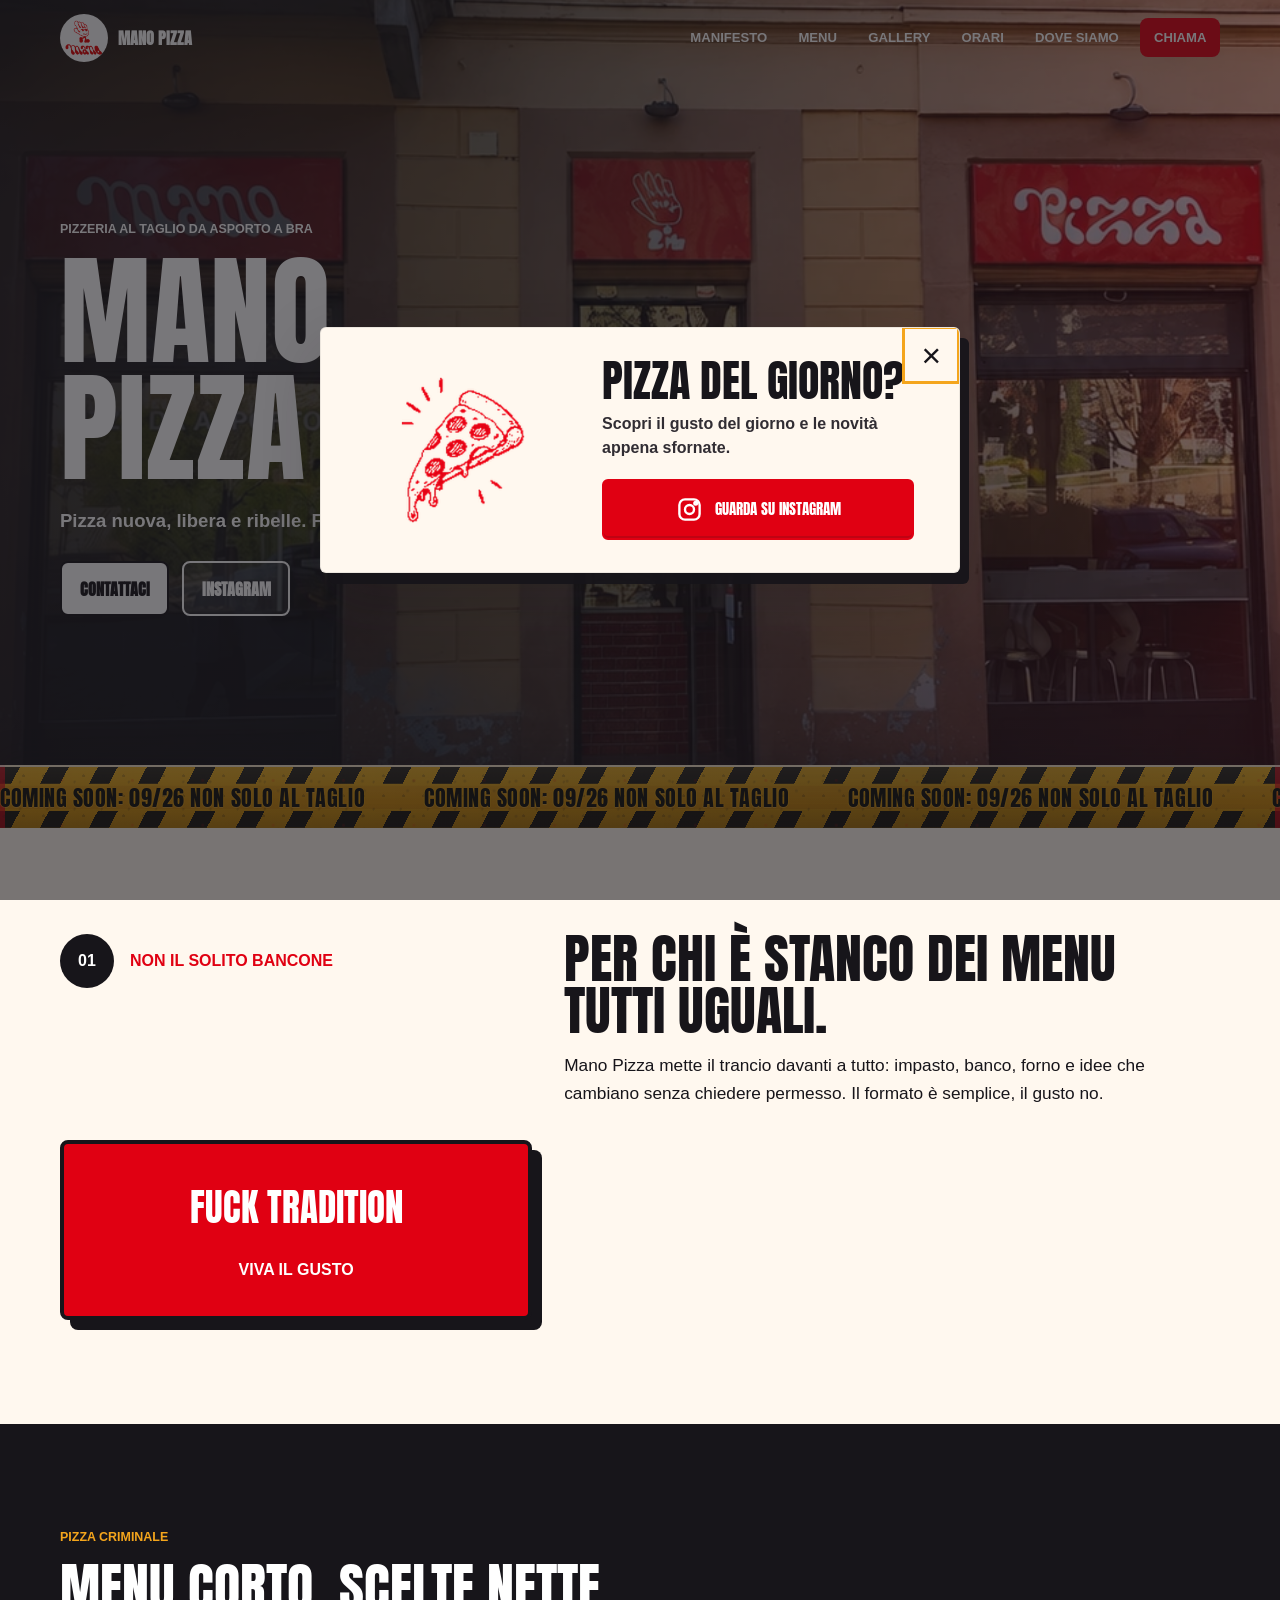
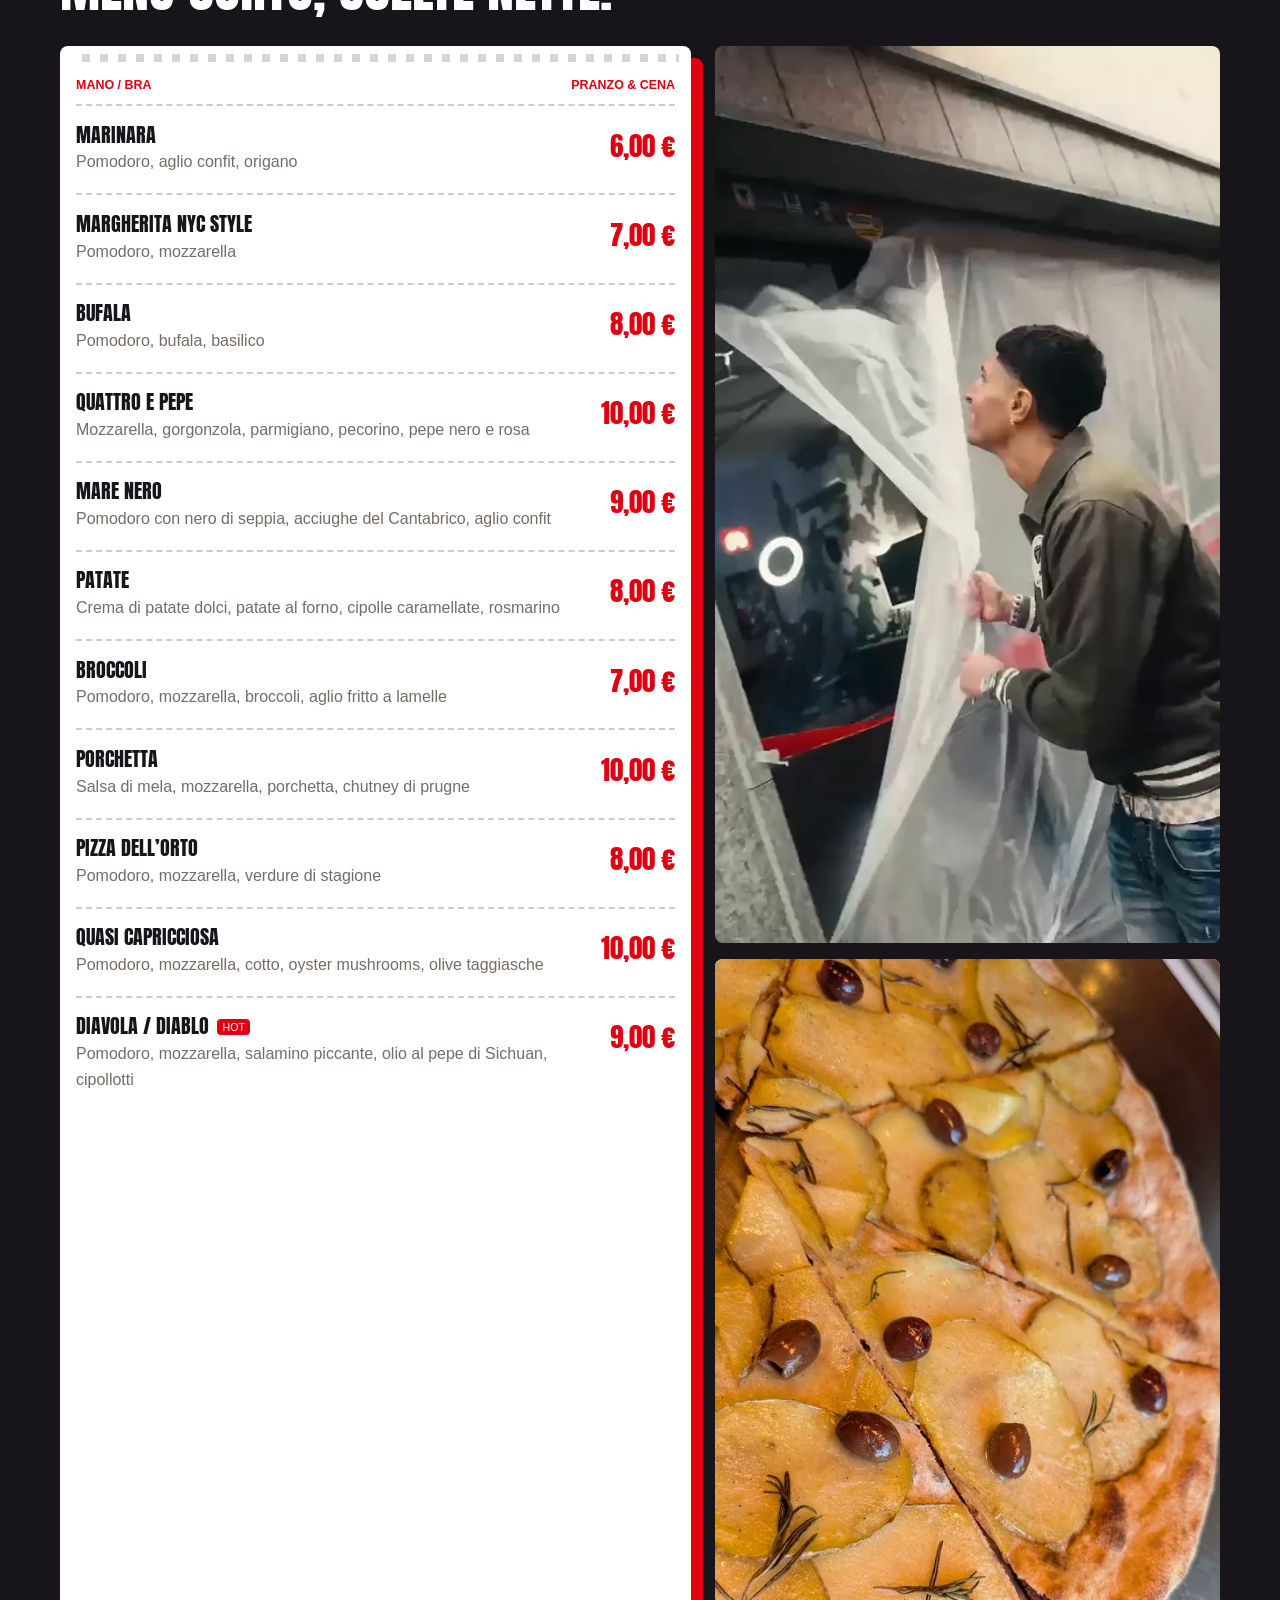
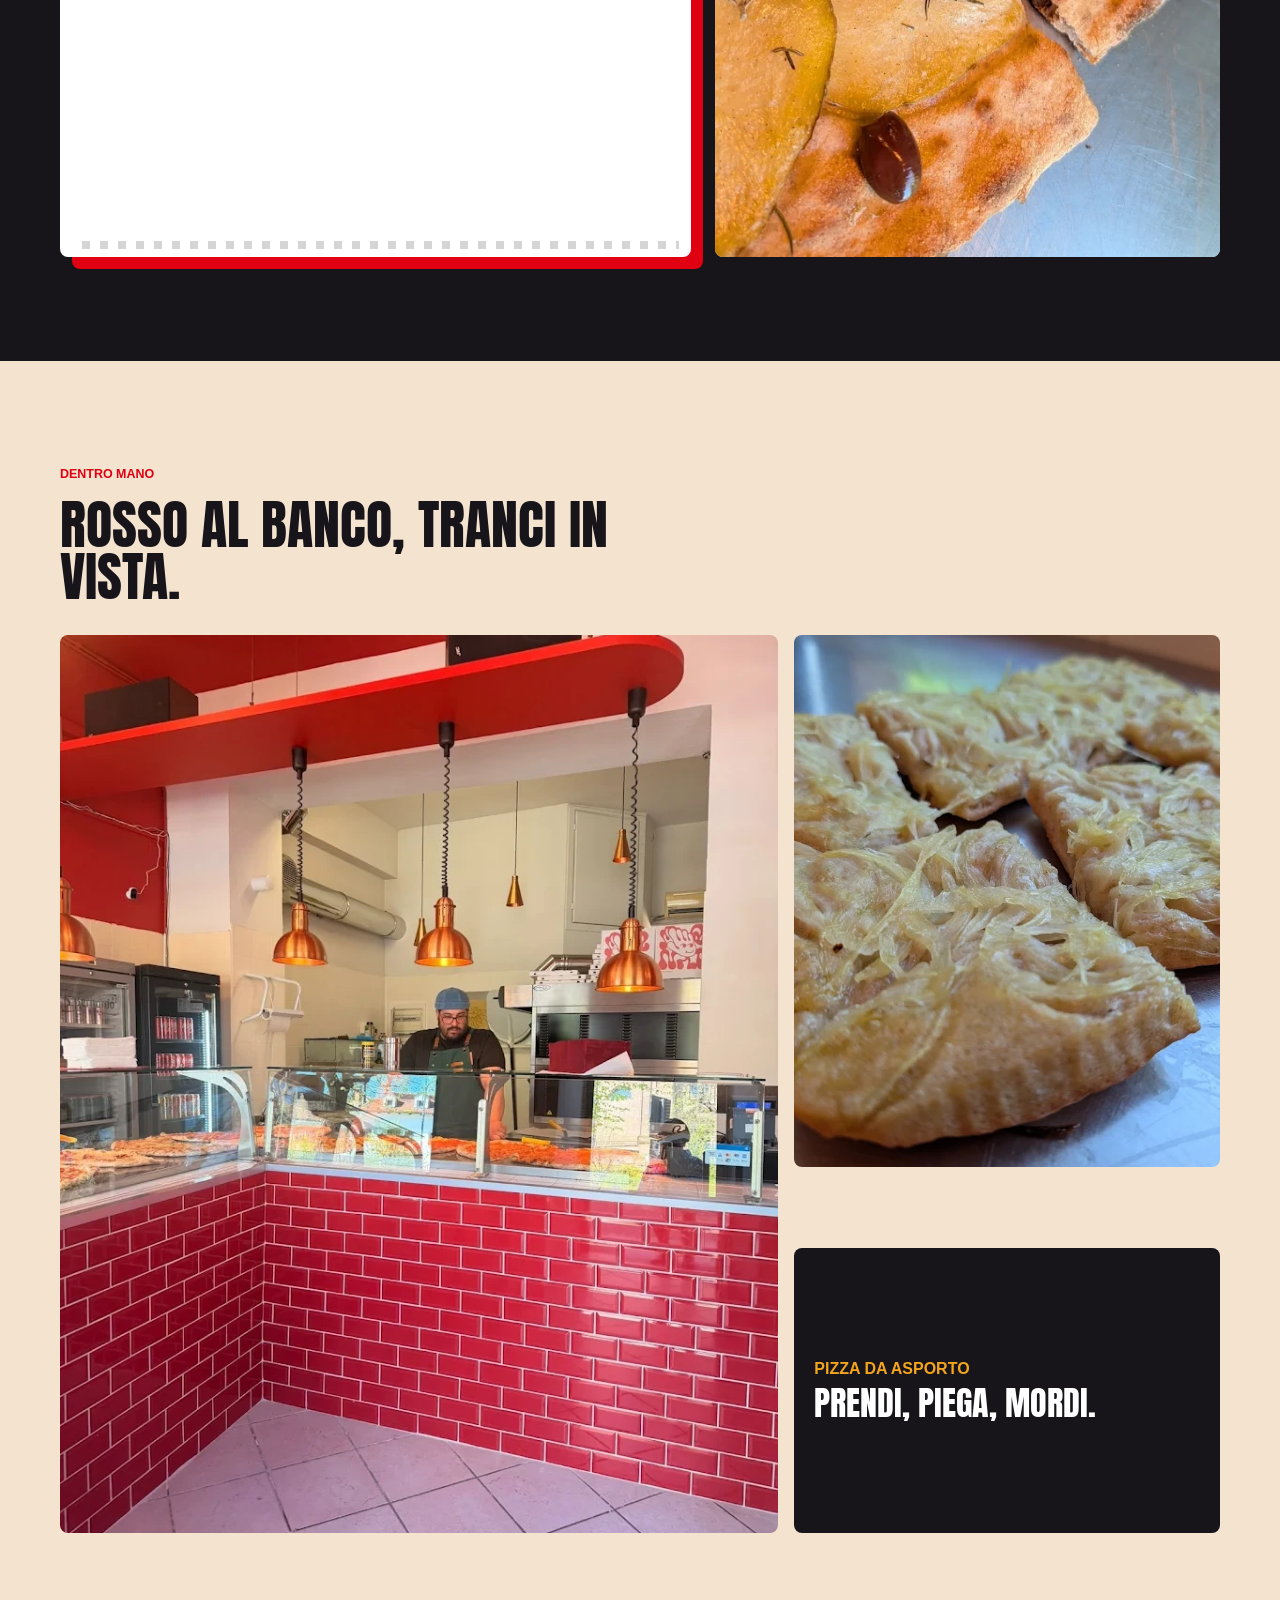
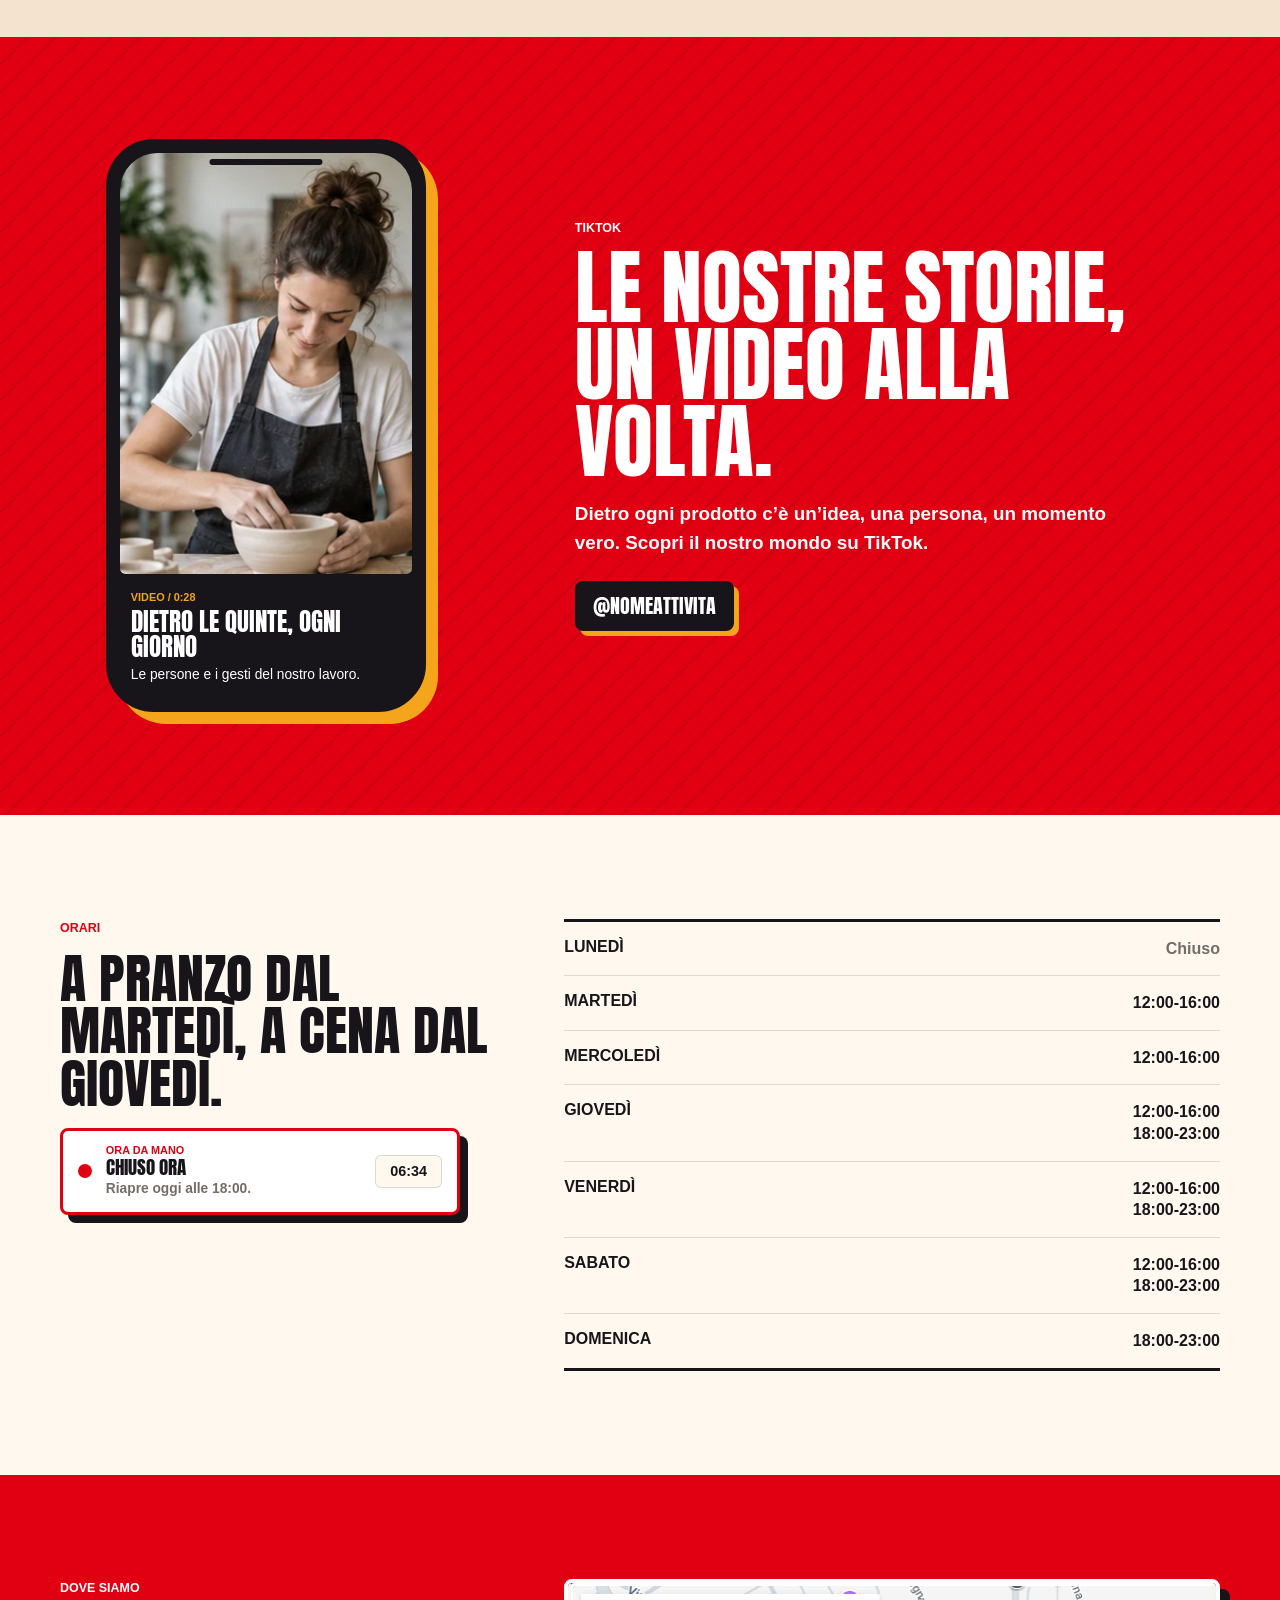
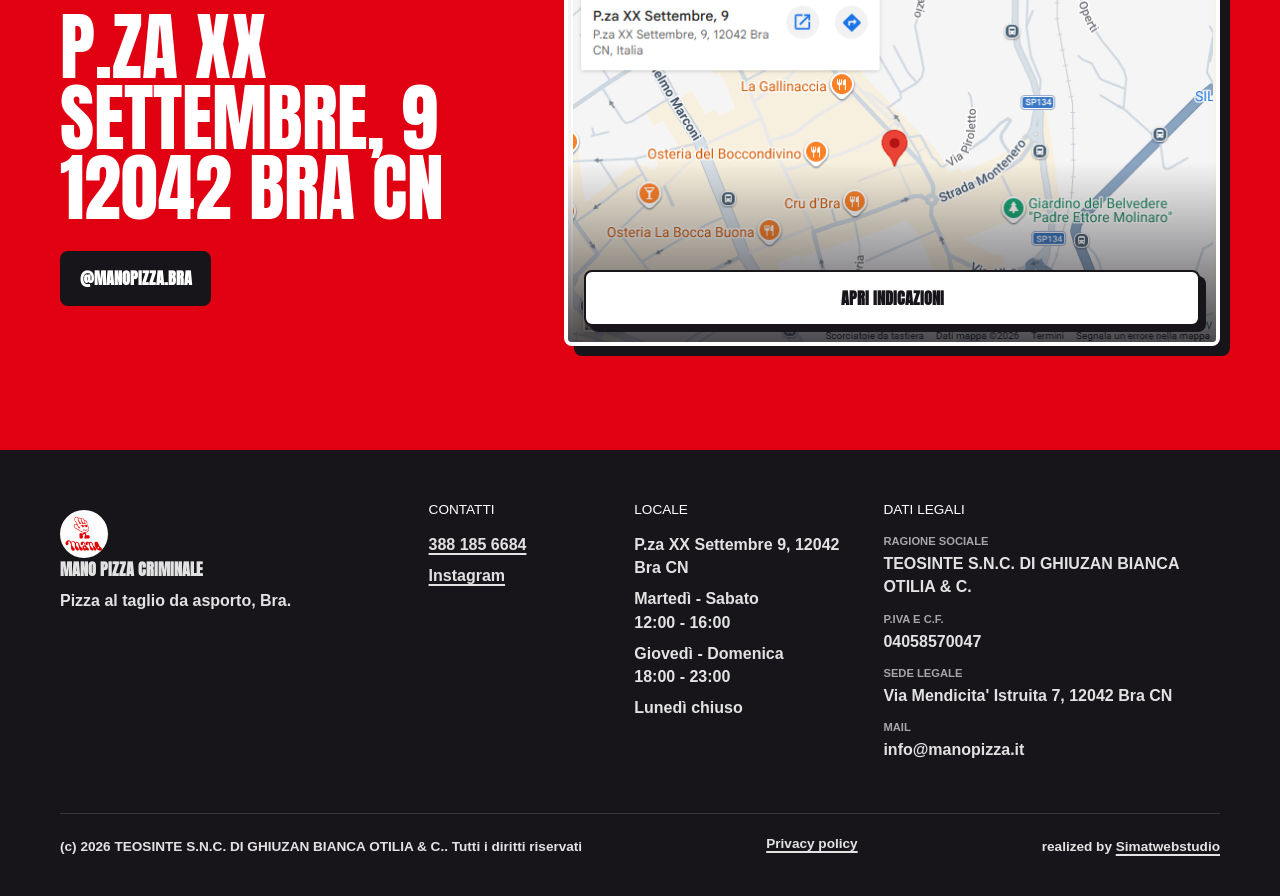
==== commit 8b39c9a6: "Aggiornamento sito — 18/09/2026 17:37" ====
--- a/index.html
+++ b/index.html
@@ -66,7 +66,7 @@
     ]
   }
   </script>
-</head>
+<style data-sm-video>video[data-sm-video]{display:block;width:100%;height:100%;object-fit:cover}[data-sm-video-host]{contain:paint}.sm-bg-video{position:absolute;inset:0;z-index:0;pointer-events:none}</style></head>
 <body>
   <a class="skip-link" href="#main">Salta al contenuto</a>
 
@@ -88,7 +88,7 @@
       </div>
       <div class="instagram-popup__content">
         <h2 class="instagram-popup__title" id="instagram-popup-title">PIZZA DEL GIORNO?</h2>
-        <p class="instagram-popup__description" id="instagram-popup-description">Scopri il gusto del giorno e le novit&agrave; appena sfornate.</p>
+        <p class="instagram-popup__description" id="instagram-popup-description">Scopri il gusto del giorno e le novità appena sfornate.</p>
         <a class="instagram-popup__cta" href="https://www.instagram.com/manopizza.bra" target="_blank" rel="noopener noreferrer" data-instagram-popup-cta>
           <svg viewBox="0 0 24 24" aria-hidden="true" focusable="false">
             <rect x="3" y="3" width="18" height="18" rx="5"></rect>
@@ -190,83 +190,83 @@
                 <h3>Marinara</h3>
                 <p>Pomodoro, aglio confit, origano</p>
               </div>
-              <strong>6,00 &euro;</strong>
+              <strong>6,00 €</strong>
             </article>
             <article class="menu-item">
               <div>
                 <h3>Margherita NYC style</h3>
                 <p>Pomodoro, mozzarella</p>
               </div>
-              <strong>7,00 &euro;</strong>
+              <strong>7,00 €</strong>
             </article>
             <article class="menu-item">
               <div>
                 <h3>Bufala</h3>
                 <p>Pomodoro, bufala, basilico</p>
               </div>
-              <strong>8,00 &euro;</strong>
+              <strong>8,00 €</strong>
             </article>
             <article class="menu-item">
               <div>
                 <h3>Quattro e pepe</h3>
                 <p>Mozzarella, gorgonzola, parmigiano, pecorino, pepe nero e rosa</p>
               </div>
-              <strong>10,00 &euro;</strong>
+              <strong>10,00 €</strong>
             </article>
             <article class="menu-item">
               <div>
                 <h3>Mare nero</h3>
                 <p>Pomodoro con nero di seppia, acciughe del Cantabrico, aglio confit</p>
               </div>
-              <strong>9,00 &euro;</strong>
+              <strong>9,00 €</strong>
             </article>
             <article class="menu-item">
               <div>
                 <h3>Patate</h3>
                 <p>Crema di patate dolci, patate al forno, cipolle caramellate, rosmarino</p>
               </div>
-              <strong>8,00 &euro;</strong>
+              <strong>8,00 €</strong>
             </article>
             <article class="menu-item">
               <div>
                 <h3>Broccoli</h3>
                 <p>Pomodoro, mozzarella, broccoli, aglio fritto a lamelle</p>
               </div>
-              <strong>7,00 &euro;</strong>
+              <strong>7,00 €</strong>
             </article>
             <article class="menu-item">
               <div>
                 <h3>Porchetta</h3>
                 <p>Salsa di mela, mozzarella, porchetta, chutney di prugne</p>
               </div>
-              <strong>10,00 &euro;</strong>
-            </article>
-            <article class="menu-item">
-              <div>
-                <h3>Pizza dell&rsquo;orto</h3>
+              <strong>10,00 €</strong>
+            </article>
+            <article class="menu-item">
+              <div>
+                <h3>Pizza dell’orto</h3>
                 <p>Pomodoro, mozzarella, verdure di stagione</p>
               </div>
-              <strong>8,00 &euro;</strong>
+              <strong>8,00 €</strong>
             </article>
             <article class="menu-item">
               <div>
                 <h3>Quasi capricciosa</h3>
                 <p>Pomodoro, mozzarella, cotto, oyster mushrooms, olive taggiasche</p>
               </div>
-              <strong>10,00 &euro;</strong>
+              <strong>10,00 €</strong>
             </article>
             <article class="menu-item menu-item--hot">
               <div>
                 <h3>Diavola / Diablo</h3>
                 <p>Pomodoro, mozzarella, salamino piccante, olio al pepe di Sichuan, cipollotti</p>
               </div>
-              <strong>9,00 &euro;</strong>
+              <strong>9,00 €</strong>
             </article>
           </div>
 
           <div class="menu-photos" aria-label="Foto pizze Mano Pizza">
             <figure class="photo-tile photo-tile--tall reveal">
-              <img src="assets/trancio-criminale.webp" width="574" height="1020" loading="lazy" alt="Trancio di pizza al taglio servito al banco di Mano Pizza" />
+              <video data-sm-video width="574" height="1020" autoplay muted loop playsinline preload="auto" poster="assets/videoinaugurazione.poster.webp" aria-label="Trancio di pizza al taglio servito al banco di Mano Pizza"><source src="assets/videoinaugurazione.mp4" type="video/mp4"></video>
             </figure>
             <figure class="photo-tile reveal">
               <img src="assets/pizza-patate-olive.webp" width="574" height="1020" loading="lazy" alt="Pizza con patate, olive e rosmarino tagliata a spicchi" />
@@ -275,6 +275,7 @@
         </div>
       </div>
     </section>
+
 
     <section class="gallery section" id="gallery" aria-labelledby="gallery-title">
       <div class="container">
@@ -296,6 +297,50 @@
         </div>
       </div>
     </section>
+
+<style>[data-sm-variant="instagram-tiktok-phone-banner"]{box-sizing:border-box;display:block;position:relative;float:none;width:100%;max-width:none;min-width:0;height:auto;min-height:0;margin:0;padding:clamp(4rem,8vw,6.5rem) 0;overflow:hidden;overflow-wrap:anywhere;color:var(--white,#ffffff);background:var(--red,#e00012);font-family:var(--font-body,Arial,Helvetica,sans-serif)}
+[data-sm-variant="instagram-tiktok-phone-banner"] *,[data-sm-variant="instagram-tiktok-phone-banner"] *::before,[data-sm-variant="instagram-tiktok-phone-banner"] *::after{box-sizing:border-box}
+[data-sm-variant="instagram-tiktok-phone-banner"]::before{content:"";position:absolute;inset:0;background:linear-gradient(135deg,transparent 0 48%,rgba(23,21,26,.1) 48% 52%,transparent 52% 100%);background-size:28px 28px;pointer-events:none}
+[data-sm-variant="instagram-tiktok-phone-banner"] .sm-phone-banner__inner{position:relative;display:grid;grid-template-columns:minmax(16rem,.78fr) minmax(0,1.22fr);align-items:center;gap:clamp(2.5rem,8vw,7rem);width:min(calc(100% - 2rem),var(--max,1160px));max-width:var(--max,1160px);margin:0 auto;padding:0;float:none}
+[data-sm-variant="instagram-tiktok-phone-banner"] .sm-phone-banner__visual{display:grid;place-items:center;min-width:0;margin:0;padding:0}
+[data-sm-variant="instagram-tiktok-phone-banner"] .sm-phone-banner__phone{position:relative;float:none;width:min(100%,20rem);min-width:0;max-width:100%;height:auto;margin:0;padding:.7rem;overflow:hidden;overflow-wrap:anywhere;color:var(--ink,#17151a);background:var(--ink,#17151a);border:3px solid var(--ink,#17151a);border-radius:clamp(1.6rem,5vw,3rem);box-shadow:12px 12px 0 var(--gold,#f4a51c)}
+[data-sm-variant="instagram-tiktok-phone-banner"] .sm-phone-banner__speaker{position:absolute;z-index:2;top:1.05rem;left:50%;width:36%;height:.42rem;border-radius:4px;background:var(--ink,#17151a);transform:translateX(-50%)}
+[data-sm-variant="instagram-tiktok-phone-banner"] figure{position:relative;width:100%;margin:0;padding:0;overflow:hidden;aspect-ratio:9/13;background:var(--warm,#f4e4cf);border-radius:clamp(1.15rem,4vw,2.35rem) clamp(1.15rem,4vw,2.35rem) .35rem .35rem}
+[data-sm-variant="instagram-tiktok-phone-banner"] img{display:block;width:100%;max-width:100%;height:auto;min-height:100%;margin:0;object-fit:cover}
+[data-sm-variant="instagram-tiktok-phone-banner"] .sm-phone-banner__post-copy{display:grid;gap:.35rem;min-width:0;margin:0;padding:1rem .65rem .85rem;color:var(--white,#ffffff);background:var(--ink,#17151a)}
+[data-sm-variant="instagram-tiktok-phone-banner"] .sm-phone-banner__post-copy span{color:var(--gold,#f4a51c);font-size:clamp(.64rem,1.1vw,.68rem);font-weight:900;line-height:1.3;text-transform:uppercase}
+[data-sm-variant="instagram-tiktok-phone-banner"] h3{max-width:none;margin:0;color:var(--white,#ffffff);font-family:var(--font-display,Impact,"Arial Black",Arial,sans-serif);font-size:clamp(1.15rem,2.5vw,1.55rem);font-weight:400;line-height:1;text-transform:uppercase}
+[data-sm-variant="instagram-tiktok-phone-banner"] .sm-phone-banner__post-copy p{margin:0;color:var(--white,#ffffff);font-size:clamp(.8rem,1.4vw,.86rem);font-weight:400;line-height:1.4}
+[data-sm-variant="instagram-tiktok-phone-banner"] .sm-phone-banner__copy{display:grid;justify-items:start;min-width:0;max-width:43rem;margin:0;padding:0}
+[data-sm-variant="instagram-tiktok-phone-banner"] .sm-phone-banner__eyebrow{margin:0 0 .85rem;color:var(--white,#ffffff);font-size:clamp(.72rem,1.4vw,.78rem);font-weight:900;line-height:1.3;text-transform:uppercase}
+[data-sm-variant="instagram-tiktok-phone-banner"] h2{max-width:none;margin:0;color:var(--white,#ffffff);font-family:var(--font-display,Impact,"Arial Black",Arial,sans-serif);font-size:clamp(2.35rem,7vw,5.1rem);font-weight:400;line-height:.94;letter-spacing:0;text-transform:uppercase}
+[data-sm-variant="instagram-tiktok-phone-banner"] .sm-phone-banner__body{max-width:36rem;margin:1.15rem 0 0;color:var(--white,#ffffff);font-size:clamp(1rem,2vw,1.18rem);font-weight:800;line-height:1.55}
+[data-sm-variant="instagram-tiktok-phone-banner"] .sm-phone-banner__account{display:inline-flex;max-width:100%;margin:1.5rem 0 0;padding:.8rem 1rem;overflow-wrap:anywhere;color:var(--white,#ffffff);background:var(--ink,#17151a);border:2px solid var(--ink,#17151a);border-radius:var(--radius,8px);box-shadow:5px 5px 0 var(--gold,#f4a51c);font-family:var(--font-display,Impact,"Arial Black",Arial,sans-serif);font-size:clamp(1rem,2.2vw,1.25rem);font-weight:400;line-height:1;text-transform:uppercase}
+@media(max-width:699px){[data-sm-variant="instagram-tiktok-phone-banner"] .sm-phone-banner__inner{grid-template-columns:minmax(0,1fr);gap:2.75rem}[data-sm-variant="instagram-tiktok-phone-banner"] .sm-phone-banner__visual{grid-row:2}[data-sm-variant="instagram-tiktok-phone-banner"] .sm-phone-banner__copy{grid-row:1;justify-items:center;text-align:center}[data-sm-variant="instagram-tiktok-phone-banner"] .sm-phone-banner__phone{width:min(100%,17rem);box-shadow:8px 8px 0 var(--gold,#f4a51c)}[data-sm-variant="instagram-tiktok-phone-banner"] .sm-phone-banner__body{max-width:32rem}}
+@media(max-width:374px){[data-sm-variant="instagram-tiktok-phone-banner"] .sm-phone-banner__inner{width:min(calc(100% - 1.25rem),var(--max,1160px))}[data-sm-variant="instagram-tiktok-phone-banner"] .sm-phone-banner__phone{width:min(100%,15rem);border-radius:1.75rem}[data-sm-variant="instagram-tiktok-phone-banner"] figure{border-radius:1.2rem 1.2rem .35rem .35rem}}</style>
+<section id="sm-nuova-instagram-tiktok" class="sm-phone-banner" data-sm-variant="instagram-tiktok-phone-banner" aria-labelledby="sm-phone-banner-title">
+  <div class="sm-phone-banner__inner">
+    <div class="sm-phone-banner__visual">
+      <article class="sm-phone-banner__phone">
+        <div class="sm-phone-banner__speaker" aria-hidden="true"></div>
+        <figure><img src="assets/nuova-instagram-tiktok/social-craft.webp" alt="Una persona lavora la ceramica nel suo laboratorio" loading="lazy"></figure>
+        <div class="sm-phone-banner__post-copy">
+          <span>video / 0:28</span>
+          <h3>Dietro le quinte, ogni giorno</h3>
+          <p>Le persone e i gesti del nostro lavoro.</p>
+        </div>
+      </article>
+    </div>
+    <div class="sm-phone-banner__copy">
+      <p class="sm-phone-banner__eyebrow">TikTok</p>
+      <h2 id="sm-phone-banner-title">Le nostre storie, un video alla volta.</h2>
+      <p class="sm-phone-banner__body">Dietro ogni prodotto c’è un’idea, una persona, un momento vero. Scopri il nostro mondo su TikTok.</p>
+      <p class="sm-phone-banner__account">@nomeattivita</p>
+    </div>
+  </div>
+</section>
+
+
 
     <section class="hours section" id="orari" aria-labelledby="hours-title">
       <div class="container hours__grid">
@@ -337,10 +382,10 @@
           </div>
         </div>
         <div class="location-photo reveal">
-          <a class="location-photo__map-link" href="https://www.google.com/maps/place/Mano+Pizza+Criminale/@44.6960453,7.853799,739m/data=!3m2!1e3!4b1!4m6!3m5!1s0x12d2ab36dbe25441:0xece833bb7e3bf883!8m2!3d44.6960453!4d7.8563793!16s%2Fg%2F11nb79sk_k?entry=ttu&amp;g_ep=EgoyMDI2MDUyNy4wIKXMDSoASAFQAw%3D%3D" target="_blank" rel="noopener noreferrer" aria-label="Apri Mano Pizza Criminale su Google Maps">
+          <a class="location-photo__map-link" href="https://www.google.com/maps/place/Mano+Pizza+Criminale/@44.6960453,7.853799,739m/data&#x3D;!3m2!1e3!4b1!4m6!3m5!1s0x12d2ab36dbe25441:0xece833bb7e3bf883!8m2!3d44.6960453!4d7.8563793!16s%2Fg%2F11nb79sk_k?entry&#x3D;ttu&amp;g_ep&#x3D;EgoyMDI2MDUyNy4wIKXMDSoASAFQAw%3D%3D" target="_blank" rel="noopener noreferrer" aria-label="Apri Mano Pizza Criminale su Google Maps">
             <img src="assets/MappaStatica.png" width="647" height="362" loading="lazy" alt="Mappa statica per raggiungere Mano Pizza Criminale a Bra" />
           </a>
-          <a class="button button--light location-photo__button" href="https://www.google.com/maps/place/Mano+Pizza+Criminale/@44.6960453,7.853799,739m/data=!3m2!1e3!4b1!4m6!3m5!1s0x12d2ab36dbe25441:0xece833bb7e3bf883!8m2!3d44.6960453!4d7.8563793!16s%2Fg%2F11nb79sk_k?entry=ttu&amp;g_ep=EgoyMDI2MDUyNy4wIKXMDSoASAFQAw%3D%3D" target="_blank" rel="noopener noreferrer" aria-label="Apri indicazioni per Mano Pizza su Google Maps">Apri indicazioni</a>
+          <a class="button button--light location-photo__button" href="https://www.google.com/maps/place/Mano+Pizza+Criminale/@44.6960453,7.853799,739m/data&#x3D;!3m2!1e3!4b1!4m6!3m5!1s0x12d2ab36dbe25441:0xece833bb7e3bf883!8m2!3d44.6960453!4d7.8563793!16s%2Fg%2F11nb79sk_k?entry&#x3D;ttu&amp;g_ep&#x3D;EgoyMDI2MDUyNy4wIKXMDSoASAFQAw%3D%3D" target="_blank" rel="noopener noreferrer" aria-label="Apri indicazioni per Mano Pizza su Google Maps">Apri indicazioni</a>
         </div>
       </div>
     </section>
@@ -371,7 +416,7 @@
         <h2>Dati legali</h2>
         <p><span>Ragione sociale</span>TEOSINTE S.N.C. DI GHIUZAN BIANCA OTILIA &amp; C.</p>
         <p><span>P.IVA e C.F.</span>04058570047</p>
-        <p><span>Sede legale</span>Via Mendicita' Istruita 7, 12042 Bra CN</p>
+        <p><span>Sede legale</span>Via Mendicita&#x27; Istruita 7, 12042 Bra CN</p>
         <p><span>Mail</span>info@manopizza.it</p>
       </div>
     </div>
@@ -383,5 +428,5 @@
   </footer>
 
   <script src="script.js?v=20260901-1200"></script>
-</body>
+<script data-sm-video>if(window.matchMedia&&matchMedia('(prefers-reduced-motion: reduce)').matches){document.querySelectorAll('video[data-sm-video]').forEach(function(v){v.removeAttribute('autoplay');v.pause();});}</script></body>
 </html>
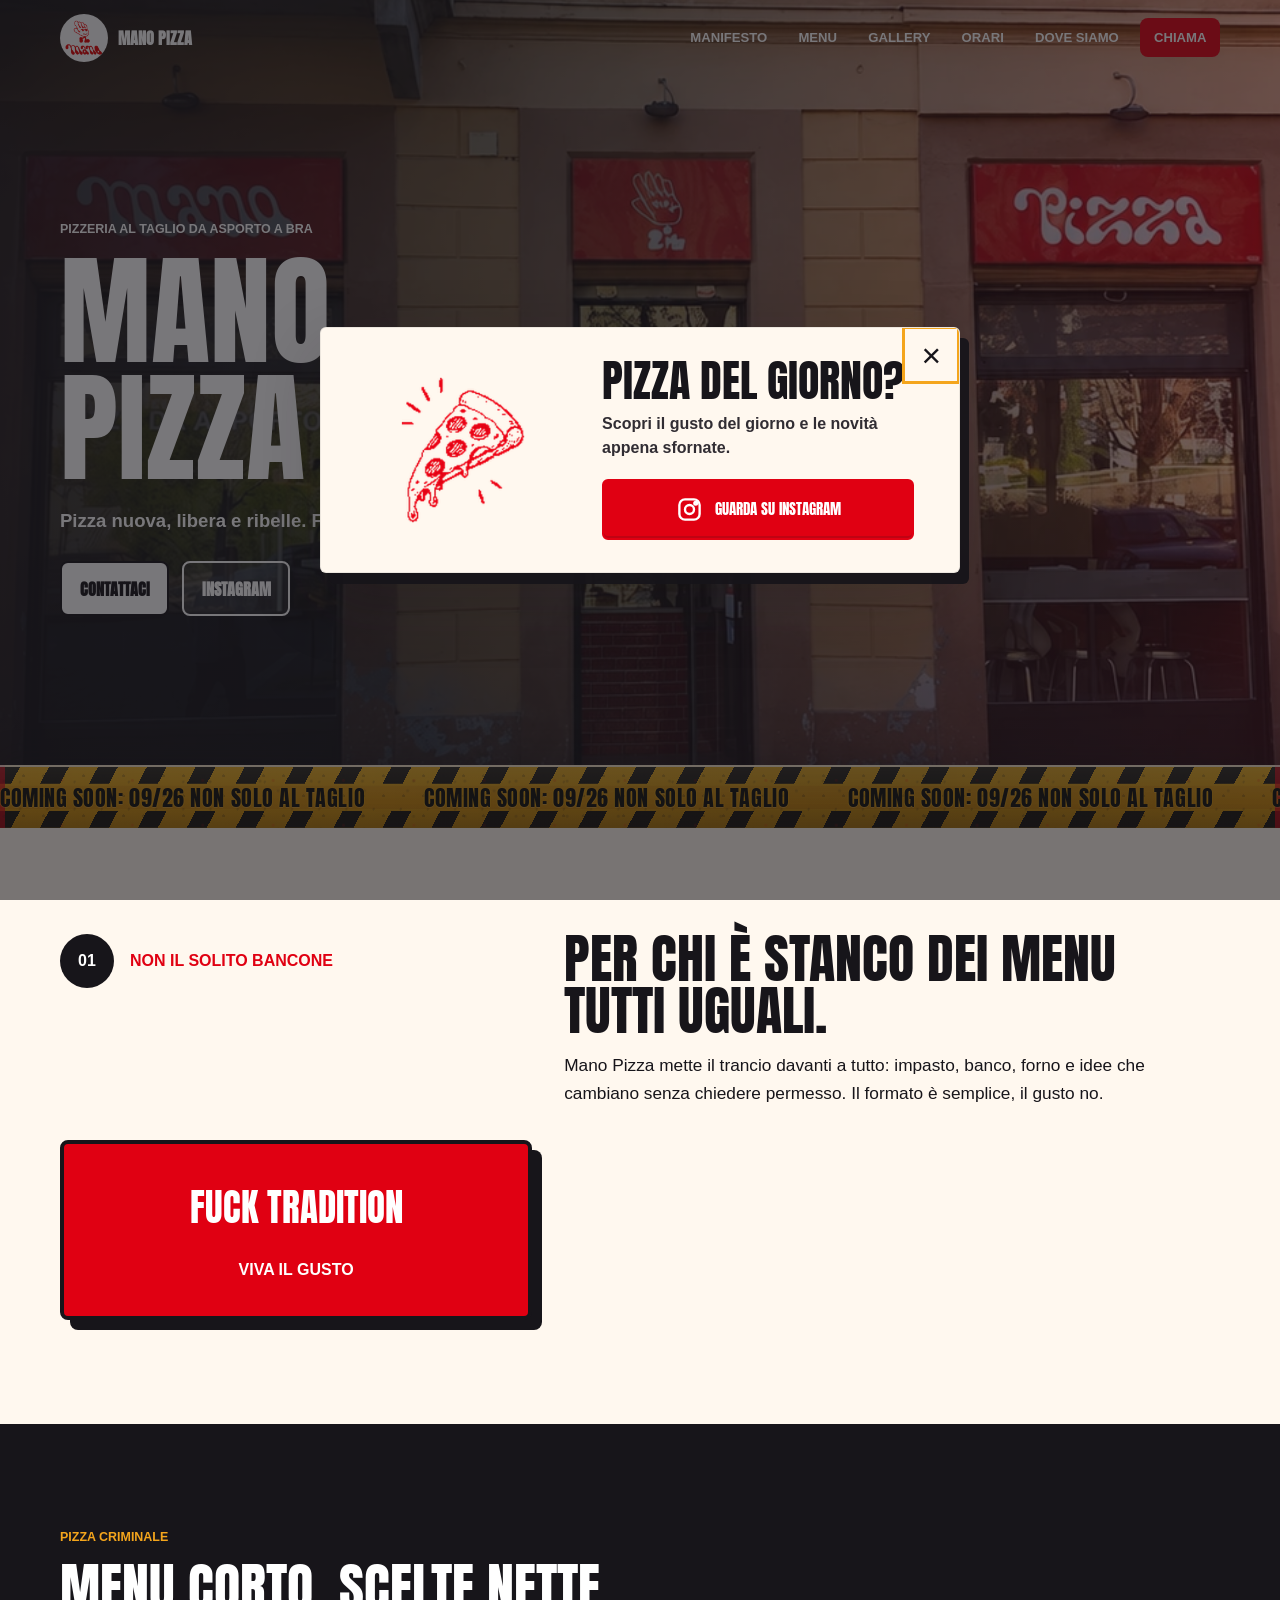
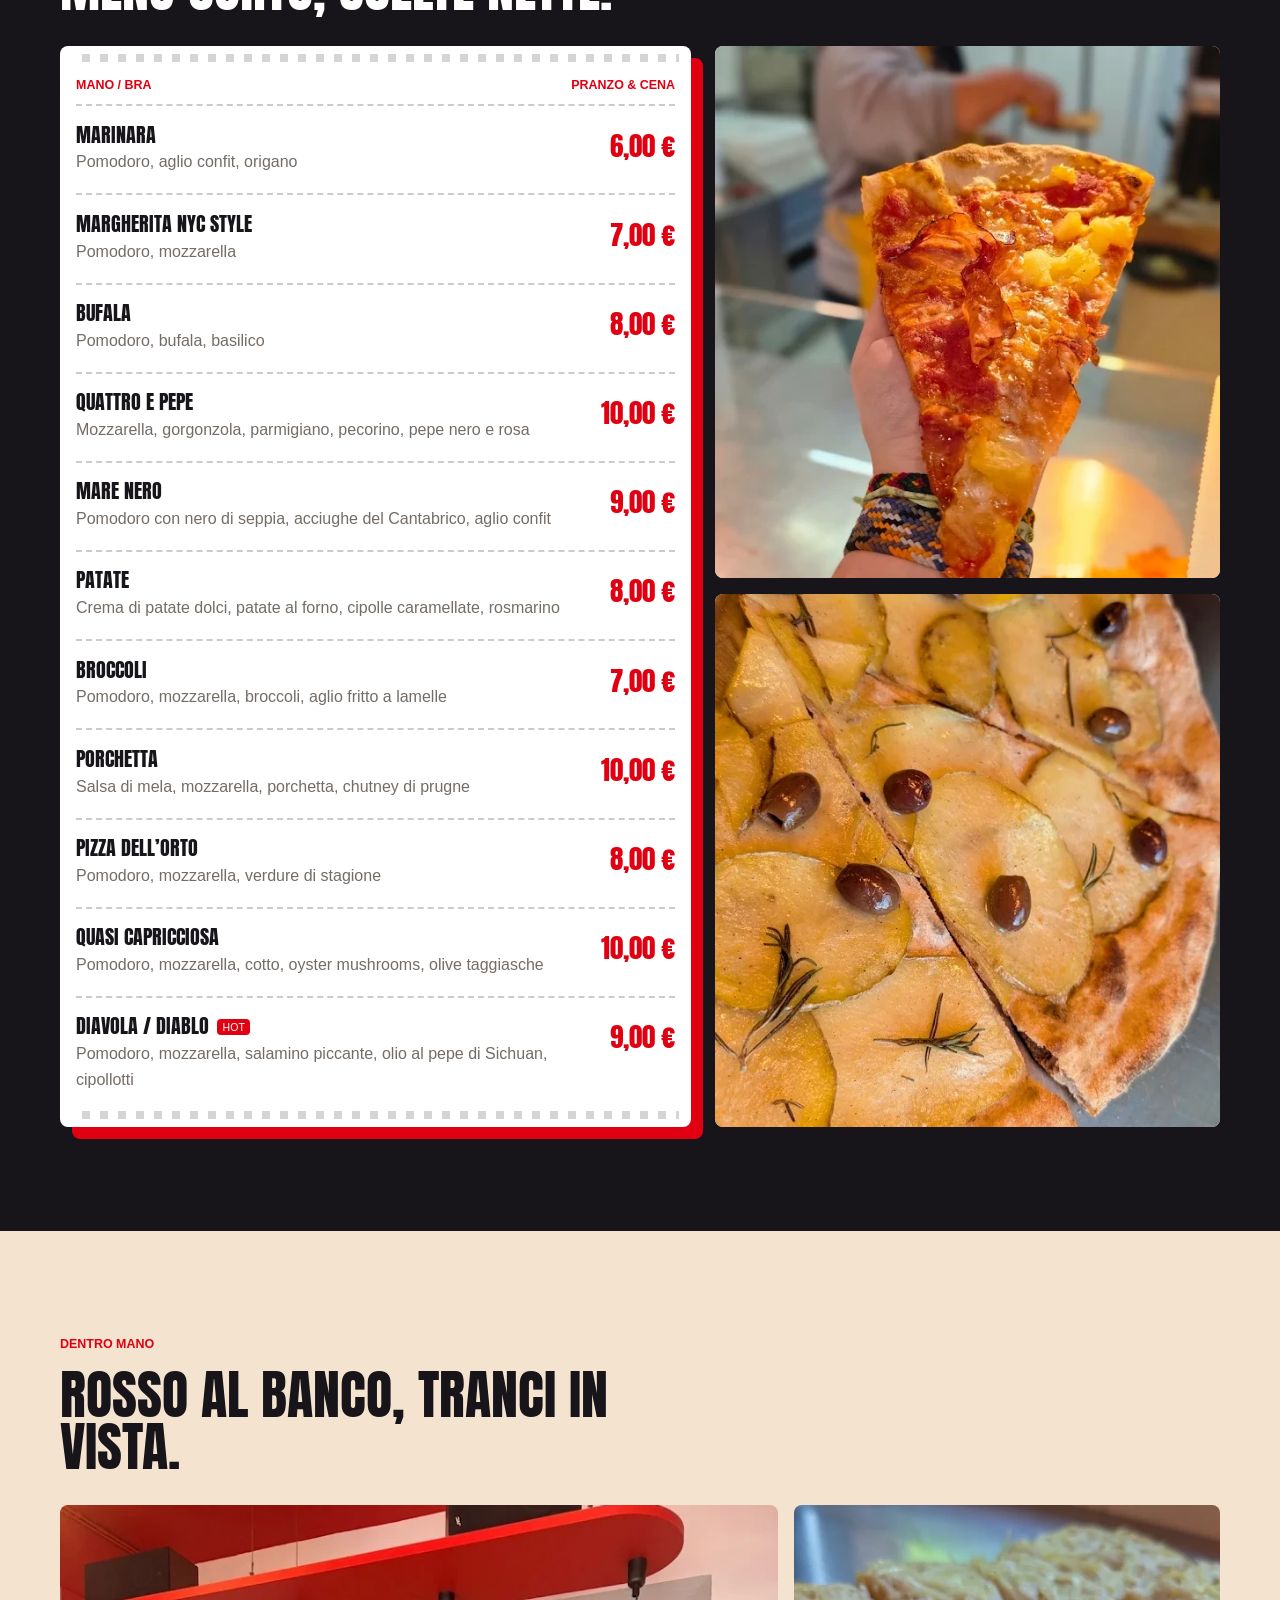
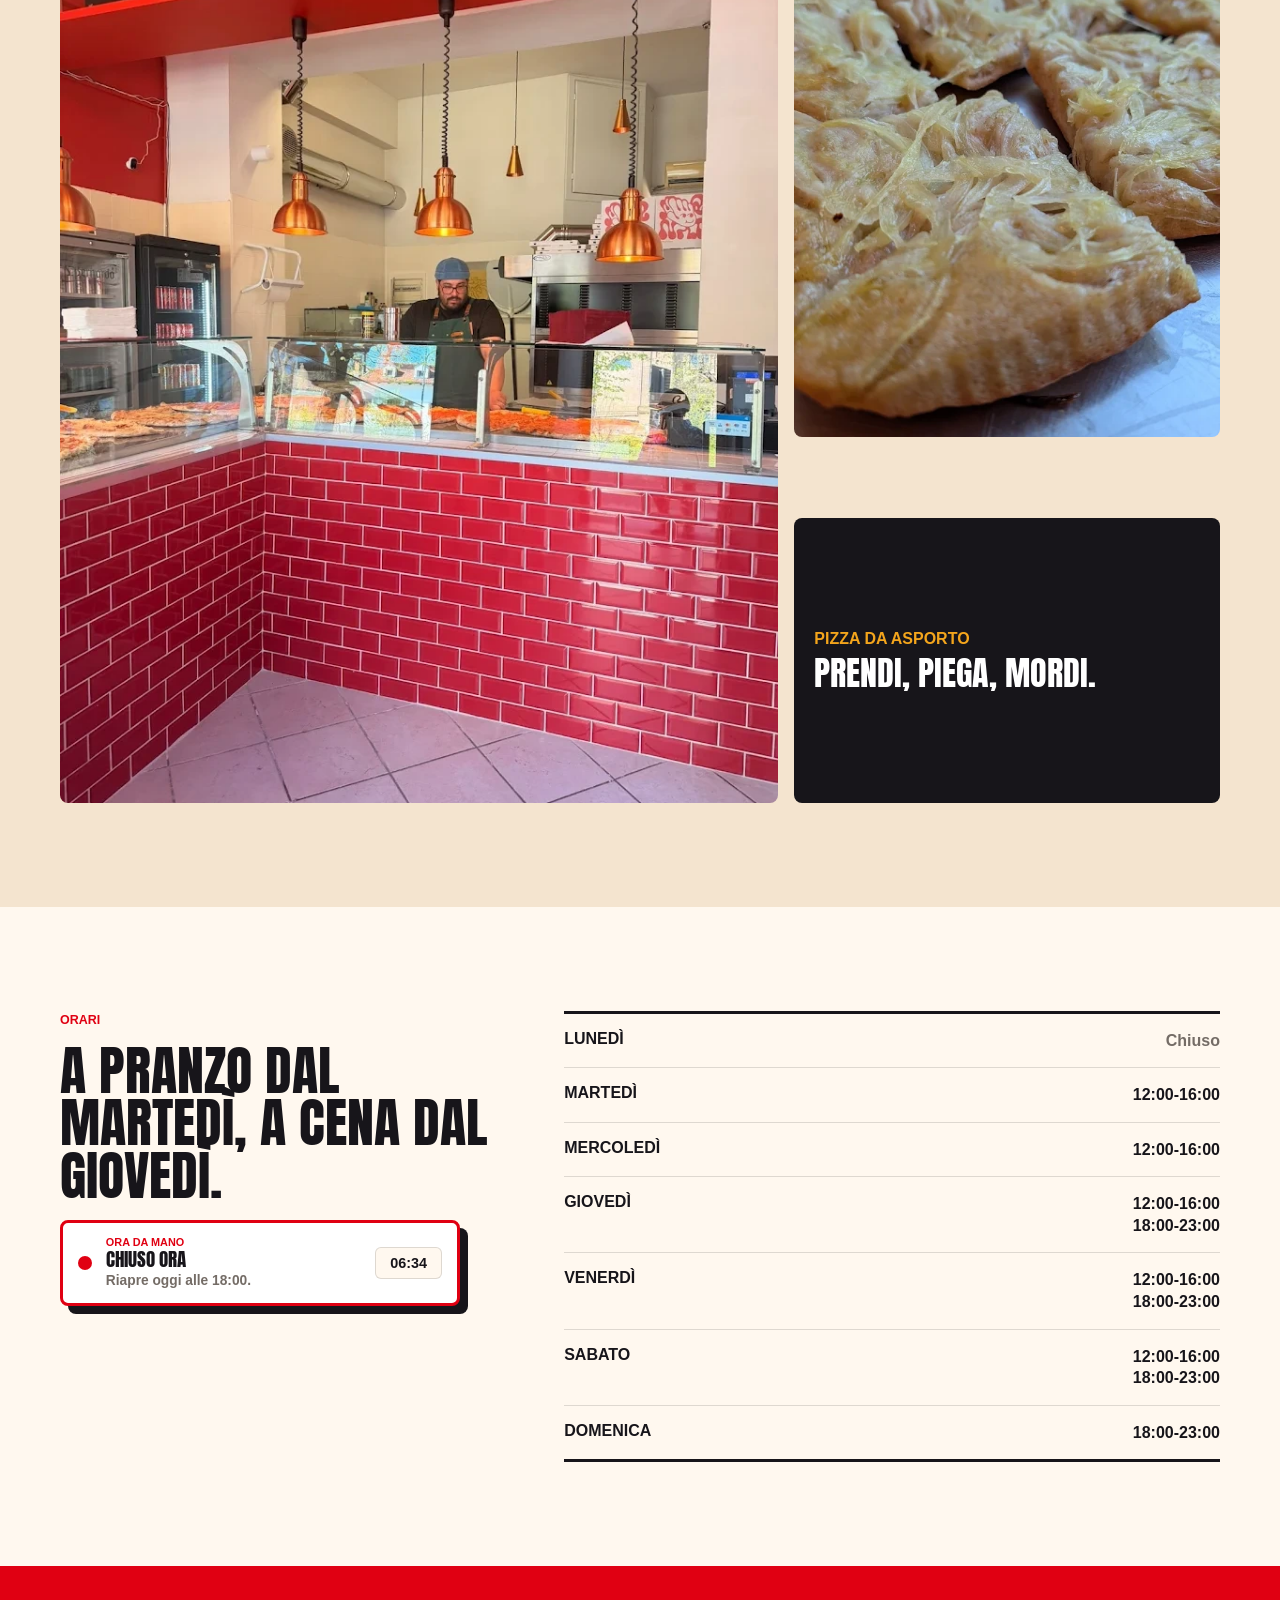
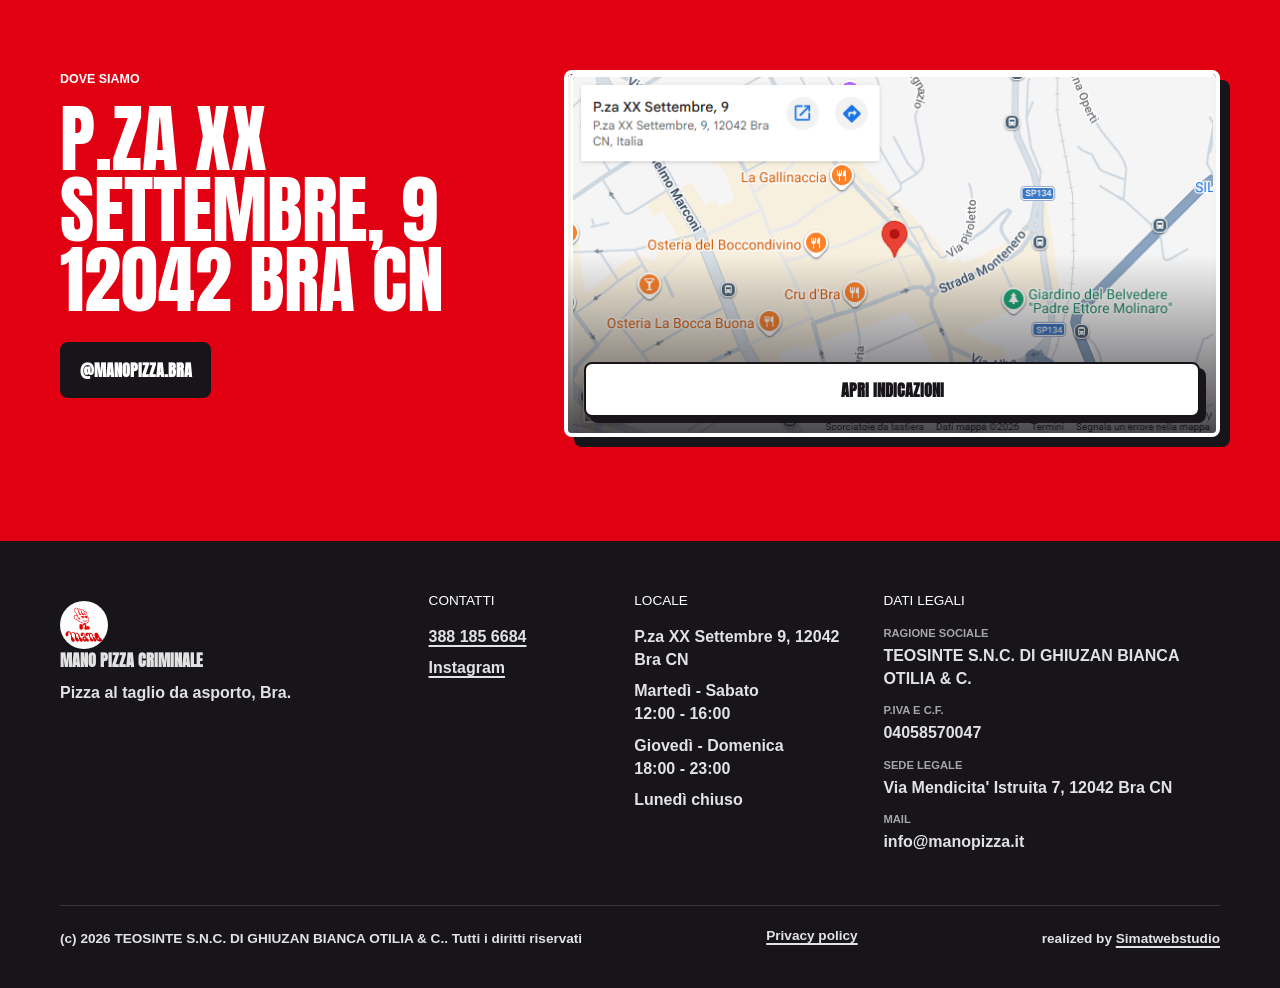
==== commit 53ad08ce: "Aggiornamento sito — 18/09/2026 17:40" ====
--- a/index.html
+++ b/index.html
@@ -66,7 +66,7 @@
     ]
   }
   </script>
-<style data-sm-video>video[data-sm-video]{display:block;width:100%;height:100%;object-fit:cover}[data-sm-video-host]{contain:paint}.sm-bg-video{position:absolute;inset:0;z-index:0;pointer-events:none}</style></head>
+</head>
 <body>
   <a class="skip-link" href="#main">Salta al contenuto</a>
 
@@ -266,7 +266,7 @@
 
           <div class="menu-photos" aria-label="Foto pizze Mano Pizza">
             <figure class="photo-tile photo-tile--tall reveal">
-              <video data-sm-video width="574" height="1020" autoplay muted loop playsinline preload="auto" poster="assets/videoinaugurazione.poster.webp" aria-label="Trancio di pizza al taglio servito al banco di Mano Pizza"><source src="assets/videoinaugurazione.mp4" type="video/mp4"></video>
+              <img src="assets/trancio-criminale.webp" width="574" height="1020" loading="lazy" alt="Trancio di pizza al taglio servito al banco di Mano Pizza" />
             </figure>
             <figure class="photo-tile reveal">
               <img src="assets/pizza-patate-olive.webp" width="574" height="1020" loading="lazy" alt="Pizza con patate, olive e rosmarino tagliata a spicchi" />
@@ -298,47 +298,7 @@
       </div>
     </section>
 
-<style>[data-sm-variant="instagram-tiktok-phone-banner"]{box-sizing:border-box;display:block;position:relative;float:none;width:100%;max-width:none;min-width:0;height:auto;min-height:0;margin:0;padding:clamp(4rem,8vw,6.5rem) 0;overflow:hidden;overflow-wrap:anywhere;color:var(--white,#ffffff);background:var(--red,#e00012);font-family:var(--font-body,Arial,Helvetica,sans-serif)}
-[data-sm-variant="instagram-tiktok-phone-banner"] *,[data-sm-variant="instagram-tiktok-phone-banner"] *::before,[data-sm-variant="instagram-tiktok-phone-banner"] *::after{box-sizing:border-box}
-[data-sm-variant="instagram-tiktok-phone-banner"]::before{content:"";position:absolute;inset:0;background:linear-gradient(135deg,transparent 0 48%,rgba(23,21,26,.1) 48% 52%,transparent 52% 100%);background-size:28px 28px;pointer-events:none}
-[data-sm-variant="instagram-tiktok-phone-banner"] .sm-phone-banner__inner{position:relative;display:grid;grid-template-columns:minmax(16rem,.78fr) minmax(0,1.22fr);align-items:center;gap:clamp(2.5rem,8vw,7rem);width:min(calc(100% - 2rem),var(--max,1160px));max-width:var(--max,1160px);margin:0 auto;padding:0;float:none}
-[data-sm-variant="instagram-tiktok-phone-banner"] .sm-phone-banner__visual{display:grid;place-items:center;min-width:0;margin:0;padding:0}
-[data-sm-variant="instagram-tiktok-phone-banner"] .sm-phone-banner__phone{position:relative;float:none;width:min(100%,20rem);min-width:0;max-width:100%;height:auto;margin:0;padding:.7rem;overflow:hidden;overflow-wrap:anywhere;color:var(--ink,#17151a);background:var(--ink,#17151a);border:3px solid var(--ink,#17151a);border-radius:clamp(1.6rem,5vw,3rem);box-shadow:12px 12px 0 var(--gold,#f4a51c)}
-[data-sm-variant="instagram-tiktok-phone-banner"] .sm-phone-banner__speaker{position:absolute;z-index:2;top:1.05rem;left:50%;width:36%;height:.42rem;border-radius:4px;background:var(--ink,#17151a);transform:translateX(-50%)}
-[data-sm-variant="instagram-tiktok-phone-banner"] figure{position:relative;width:100%;margin:0;padding:0;overflow:hidden;aspect-ratio:9/13;background:var(--warm,#f4e4cf);border-radius:clamp(1.15rem,4vw,2.35rem) clamp(1.15rem,4vw,2.35rem) .35rem .35rem}
-[data-sm-variant="instagram-tiktok-phone-banner"] img{display:block;width:100%;max-width:100%;height:auto;min-height:100%;margin:0;object-fit:cover}
-[data-sm-variant="instagram-tiktok-phone-banner"] .sm-phone-banner__post-copy{display:grid;gap:.35rem;min-width:0;margin:0;padding:1rem .65rem .85rem;color:var(--white,#ffffff);background:var(--ink,#17151a)}
-[data-sm-variant="instagram-tiktok-phone-banner"] .sm-phone-banner__post-copy span{color:var(--gold,#f4a51c);font-size:clamp(.64rem,1.1vw,.68rem);font-weight:900;line-height:1.3;text-transform:uppercase}
-[data-sm-variant="instagram-tiktok-phone-banner"] h3{max-width:none;margin:0;color:var(--white,#ffffff);font-family:var(--font-display,Impact,"Arial Black",Arial,sans-serif);font-size:clamp(1.15rem,2.5vw,1.55rem);font-weight:400;line-height:1;text-transform:uppercase}
-[data-sm-variant="instagram-tiktok-phone-banner"] .sm-phone-banner__post-copy p{margin:0;color:var(--white,#ffffff);font-size:clamp(.8rem,1.4vw,.86rem);font-weight:400;line-height:1.4}
-[data-sm-variant="instagram-tiktok-phone-banner"] .sm-phone-banner__copy{display:grid;justify-items:start;min-width:0;max-width:43rem;margin:0;padding:0}
-[data-sm-variant="instagram-tiktok-phone-banner"] .sm-phone-banner__eyebrow{margin:0 0 .85rem;color:var(--white,#ffffff);font-size:clamp(.72rem,1.4vw,.78rem);font-weight:900;line-height:1.3;text-transform:uppercase}
-[data-sm-variant="instagram-tiktok-phone-banner"] h2{max-width:none;margin:0;color:var(--white,#ffffff);font-family:var(--font-display,Impact,"Arial Black",Arial,sans-serif);font-size:clamp(2.35rem,7vw,5.1rem);font-weight:400;line-height:.94;letter-spacing:0;text-transform:uppercase}
-[data-sm-variant="instagram-tiktok-phone-banner"] .sm-phone-banner__body{max-width:36rem;margin:1.15rem 0 0;color:var(--white,#ffffff);font-size:clamp(1rem,2vw,1.18rem);font-weight:800;line-height:1.55}
-[data-sm-variant="instagram-tiktok-phone-banner"] .sm-phone-banner__account{display:inline-flex;max-width:100%;margin:1.5rem 0 0;padding:.8rem 1rem;overflow-wrap:anywhere;color:var(--white,#ffffff);background:var(--ink,#17151a);border:2px solid var(--ink,#17151a);border-radius:var(--radius,8px);box-shadow:5px 5px 0 var(--gold,#f4a51c);font-family:var(--font-display,Impact,"Arial Black",Arial,sans-serif);font-size:clamp(1rem,2.2vw,1.25rem);font-weight:400;line-height:1;text-transform:uppercase}
-@media(max-width:699px){[data-sm-variant="instagram-tiktok-phone-banner"] .sm-phone-banner__inner{grid-template-columns:minmax(0,1fr);gap:2.75rem}[data-sm-variant="instagram-tiktok-phone-banner"] .sm-phone-banner__visual{grid-row:2}[data-sm-variant="instagram-tiktok-phone-banner"] .sm-phone-banner__copy{grid-row:1;justify-items:center;text-align:center}[data-sm-variant="instagram-tiktok-phone-banner"] .sm-phone-banner__phone{width:min(100%,17rem);box-shadow:8px 8px 0 var(--gold,#f4a51c)}[data-sm-variant="instagram-tiktok-phone-banner"] .sm-phone-banner__body{max-width:32rem}}
-@media(max-width:374px){[data-sm-variant="instagram-tiktok-phone-banner"] .sm-phone-banner__inner{width:min(calc(100% - 1.25rem),var(--max,1160px))}[data-sm-variant="instagram-tiktok-phone-banner"] .sm-phone-banner__phone{width:min(100%,15rem);border-radius:1.75rem}[data-sm-variant="instagram-tiktok-phone-banner"] figure{border-radius:1.2rem 1.2rem .35rem .35rem}}</style>
-<section id="sm-nuova-instagram-tiktok" class="sm-phone-banner" data-sm-variant="instagram-tiktok-phone-banner" aria-labelledby="sm-phone-banner-title">
-  <div class="sm-phone-banner__inner">
-    <div class="sm-phone-banner__visual">
-      <article class="sm-phone-banner__phone">
-        <div class="sm-phone-banner__speaker" aria-hidden="true"></div>
-        <figure><img src="assets/nuova-instagram-tiktok/social-craft.webp" alt="Una persona lavora la ceramica nel suo laboratorio" loading="lazy"></figure>
-        <div class="sm-phone-banner__post-copy">
-          <span>video / 0:28</span>
-          <h3>Dietro le quinte, ogni giorno</h3>
-          <p>Le persone e i gesti del nostro lavoro.</p>
-        </div>
-      </article>
-    </div>
-    <div class="sm-phone-banner__copy">
-      <p class="sm-phone-banner__eyebrow">TikTok</p>
-      <h2 id="sm-phone-banner-title">Le nostre storie, un video alla volta.</h2>
-      <p class="sm-phone-banner__body">Dietro ogni prodotto c’è un’idea, una persona, un momento vero. Scopri il nostro mondo su TikTok.</p>
-      <p class="sm-phone-banner__account">@nomeattivita</p>
-    </div>
-  </div>
-</section>
+<!-- sezione non attiva -->
 
 
 
@@ -428,5 +388,5 @@
   </footer>
 
   <script src="script.js?v=20260901-1200"></script>
-<script data-sm-video>if(window.matchMedia&&matchMedia('(prefers-reduced-motion: reduce)').matches){document.querySelectorAll('video[data-sm-video]').forEach(function(v){v.removeAttribute('autoplay');v.pause();});}</script></body>
+</body>
 </html>
